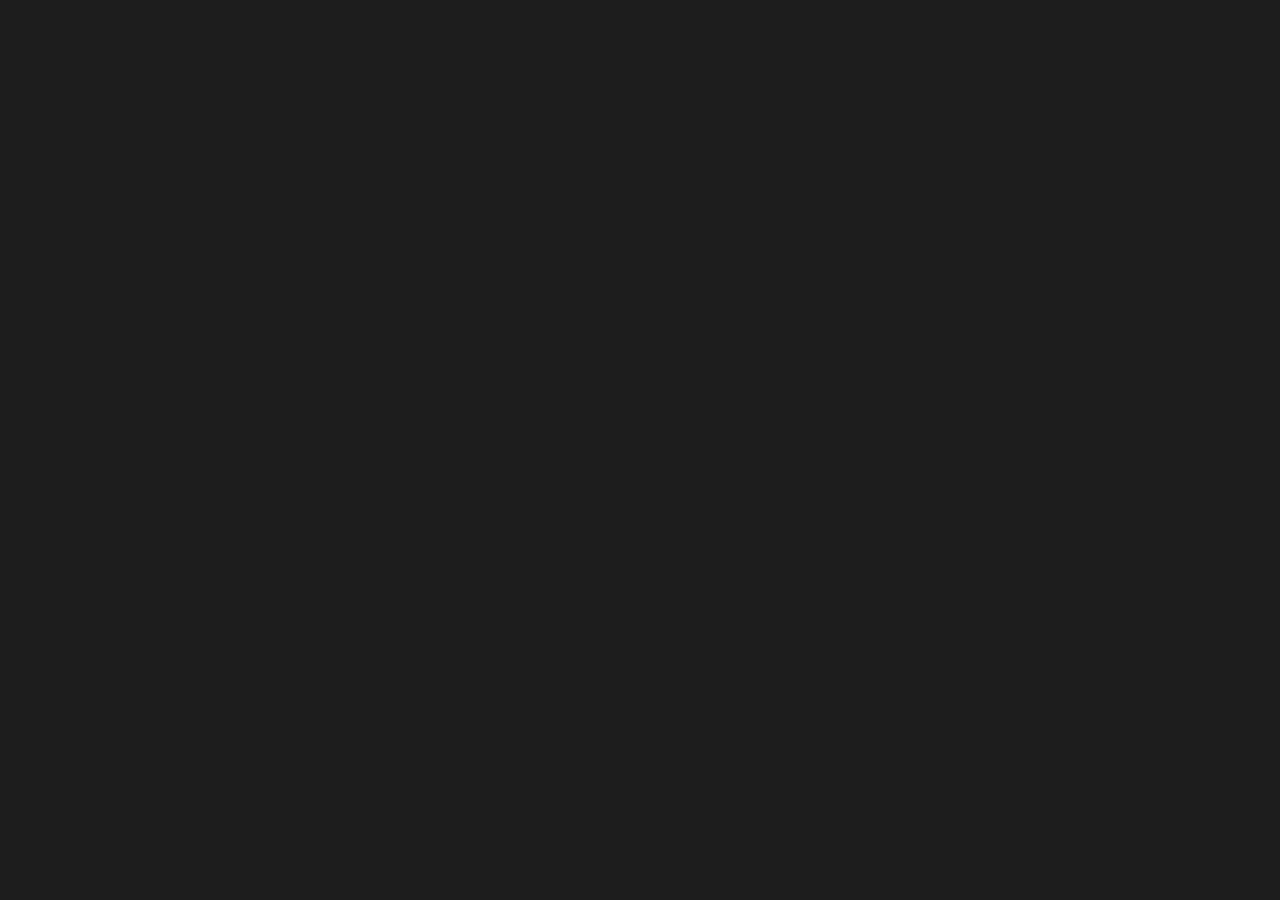
==== index.html @ 70db928a "Add files via upload" ====
<!DOCTYPE html>
<html class="no-js" lang="en">
<head>

    <!--- basic page needs
    ================================================== -->
    <meta charset="utf-8">
    <title>Tulip mania</title>
    <meta name="description" content="CNFT project">

    <!-- mobile specific metas
    ================================================== -->
    <meta name="viewport" content="width=device-width, initial-scale=1">

    <!-- CSS
    ================================================== -->
    <link rel="stylesheet" href="css/base.css">
    <link rel="stylesheet" href="css/vendor.css">
    <link rel="stylesheet" href="css/main.css">

    <!-- script
    ================================================== -->
    <script src="js/modernizr.js"></script>
    <script defer src="js/fontawesome/all.min.js"></script>

    <!-- favicons
    ================================================== -->
    <link rel="apple-touch-icon" sizes="180x180" href="/apple-touch-icon.png">
<link rel="icon" type="image/png" sizes="32x32" href="/favicon-32x32.png">
<link rel="icon" type="image/png" sizes="16x16" href="/favicon-16x16.png">
<link rel="manifest" href="/site.webmanifest">
<link rel="mask-icon" href="/safari-pinned-tab.svg" color="#eee7c9">
<meta name="msapplication-TileColor" content="#eee7c9">
<meta name="theme-color" content="#eee7c9">

</head>

<body id="top">

    <!-- preloader
    ================================================== -->
    <div id="preloader">
        <div id="loader" class="dots-fade">
            <div></div>
            <div></div>
            <div></div>
        </div>
    </div>

    <!-- site header
    ================================================== -->
    <header class="s-header">

        <div class="header-logo">
            <a class="site-logo" href="index.html">
                <img src="images/logotulip.png" alt="Homepage">
            </a>
        </div>

        <div class="header-email">
            <svg xmlns="http://www.w3.org/2000/svg" width="24" height="24" viewBox="0 0 24 24"><path d="M0 12l11 3.1 7-8.1-8.156 5.672-4.312-1.202 15.362-7.68-3.974 14.57-3.75-3.339-2.17 2.925v-.769l-2-.56v7.383l4.473-6.031 4.527 4.031 6-22z"/></svg>
            <a href="mailto:#0">tulipmania.cnft@gmail.com</a>
        </div>

    </header> <!-- end s-header -->


    <!-- intro
    ================================================== -->
    <section id="intro" class="s-intro s-intro--static">

        <div class="grid-overlay">
            <div></div>
        </div> 

        <div class="row intro-content">

            <div class="column">

                <div class="intro-content__text">

                    <h3>
                    Coming Soon To Cardano
                    </h3>
                    
                    <h1>
                    Get ready everyone. <br>
                    For tulips. <br>
                    On trading cards. <br>
                    On Cardano.
                    </h1>

                </div> <!-- end intro-content__text -->

                <div class="intro-content__bottom">

        <!--            <div class="intro-content__counter-wrap">
                        <h4>Launching in</h4>
            
                        <div class="counter">
                            <div class="counter__time days">
                                365
                                <span>D</span>
                            </div>
                            <div class="counter__time hours">
                                09
                                <span>H</span>
                            </div>
                            <div class="counter__time minutes">
                                54
                                <span>M</span>
                            </div>
                            <div class="counter__time seconds">
                                57
                                <span>S</span>
                            </div>
                        </div>  <!-- end counter 
                    </div> <!-- end intro-content__counter-wrap --> 

                   <!--  <div class="intro-content__notify">
                        <button type="button" class="btn--stroke btn--small modal-trigger">
                            Notify Me
                            <svg xmlns="http://www.w3.org/2000/svg" width="24" height="24" viewBox="0 0 24 24"><path d="M24 12l-9-9v7h-15v4h15v7z"/></svg>
                        </button>
                    </div> end intro-content__notify -->
    
                </div> <!-- end intro-content__bottom -->

            </div> <!-- end column -->

        </div> <!--  end intro-content 

        <div class="modal">
            <div class="modal__inner">

                <span class="modal__close"></span>

                <svg xmlns="http://www.w3.org/2000/svg" width="24" height="24" viewBox="0 0 24 24"><path d="M0 3v18h24v-18h-24zm6.623 7.929l-4.623 5.712v-9.458l4.623 3.746zm-4.141-5.929h19.035l-9.517 7.713-9.518-7.713zm5.694 7.188l3.824 3.099 3.83-3.104 5.612 6.817h-18.779l5.513-6.812zm9.208-1.264l4.616-3.741v9.348l-4.616-5.607z"/></svg>

                <h3>Sign Up</h3>
                <p>
                Be the first to know about the latest updates and
                get exclusive offer on our grand opening.
                </p>

                <form id="mc-form" class="group mc-form" novalidate="true">
                    <input type="email" value="" name="EMAIL" class="email h-full-width h-text-center h-add-half-bottom" id="mc-email" placeholder="Email Address" required="">
                    <input type="submit" name="subscribe" value="Subscribe" class="btn--small h-full-width">
                    <label for="mc-email" class="subscribe-message"></label>
                </form>

            </div> <!-- end modal inner 
        </div> <!-- end modal -->

        <ul class="intro-social">
            
            <li><a href="#0"><i class="fab fa-twitter" aria-hidden="true"></i></a></li>
            <li><a href="#0"><i class="fab fa-discord" aria-hidden="true"></i></a></li>
         
        </ul> <!-- end intro social -->

    <!--     <div class="intro-scroll">
            <a href="#info" class="scroll-link smoothscroll">
                Scroll For More
            </a>
        </div> <!-- end intro scroll -->

    </section> <!-- end s-intro -->

    <!-- info 
    ================================================== 
    <section id="info" class="s-info">

        <div class="vert-line"></div>
        
        <div class="row info-content">
            <div class="column">
                
                <nav class="tab-nav">
                    <ul class="tab-nav__list"> 
                        <li class="active" data-id="tab-about">
                            <a href="#0">
                                <span>About</span>
                            </a>
                        </li>
                        <li data-id="tab-services">
                            <a href="#0">
                                <span>Services</span>
                            </a>
                        </li>
                        <li data-id="tab-contact">
                            <a href="#0">
                                <span>Contact</span>
                            </a>
                        </li>
                    </ul>
                </nav> <!-- end tab-nav 

                <div class="tab-content">

                    <!-- 01. tab about 
                    <div id="tab-about" class='tab-content__item'>

                        <div class="row tab-content__item-header">
                            <div class="column">
                                <h1>Hello. We are Imminent.</h1>
                            </div>
                        </div>

                        <div class="row">
                            <div class="column">
                                <p class="lead">
                                Quidem molestiae natus ipsa ut nihil molestiae numquam tenetur. Ipsum quia 
                                sit vitae ipsam et temporibus est. Consequatur recusandae aut aut. Aut esse 
                                sed sint. Sit ipsa velit possimus est. Atque doloribus dicta sit beatae 
                                necessitatibus.
                                </p>

                                <p>
                                Tempora debitis perspiciatis eum. Repudiandae et aperiam quos exercitationem 
                                enim voluptatem quam sequi temporibus. Ratione quis nihil voluptatem placeat 
                                nemo. Quibusdam delectus magni quas et architecto et repellat a nam.
                                Quasi et voluptates libero sed vel quos in nisi. Error et quis. Impedit autem 
                                porro facilis. Aut voluptate asperiores nostrum eveniet magnam et consequatur 
                                ab accusamus. Consequatur quod ut omnis eum dicta mollitia dignissimos.
                                </p>

                                <div class="row">
                                    <div class="column large-6 tab-full">
                                        <h4>More About Us.</h4>
                                        <p>
                                        Sed consequatur quia delectus praesentium. Ut unde velit maiores aut sint 
                                        quia molestiae accusamus. Nihil et quidem qui natus ut et. Autem error 
                                        architecto. Pariatur ex repellendus. Occaecati voluptatibus dolorem magni 
                                        molestiae dolore voluptas occaecati asperiores nemo. Est fugiat fuga nesciunt 
                                        ducimus quaerat et placeat natus.
                                        </p>
                                    </div>
                                    <div class="column large-6 tab-full">
                                        <h4>Need Web Hosting?</h4>
                                        <p>
                                        Need a great reliable web hosting?
                                        We highly recommend <a href="https://www.dreamhost.com/r.cgi?287326">DreamHost</a>.
                                        Powerful web and Wordpress hosting. Guaranteed. Starting at $2.95 per month.
                                        </p>
                                        <a href="https://www.dreamhost.com/r.cgi?287326" class="btn btn--stroke h-full-width">Get Started Now</a>
                                    </div>
                                </div>
                            </div>
                        </div>
                        
                    </div> <!-- end 01. tab about 

                    <!-- 02. tab services 
                    <div id="tab-services" class='tab-content__item'>

                        <div class="row tab-content__item-header">
                            <div class="column">
                                <h1>What we do.</h1>
                            </div>
                        </div>

                        <div class="row">
                            <div class="column">
                                <p class="lead">
                                Iusto et nesciunt eum enim. Eius aut reprehenderit reprehenderit
                                quia at architecto. Nemo autem officiis occaecati sit ratione 
                                aspernatur quo qui. Blanditiis autem doloribus similique 
                                doloremque sequi.
                                </p>
                            </div>
                        </div>

                        <div class="row services-list block-large-1-2 block-medium-1-2 block-tab-full">

                            <div class="column services-list__item">
                                <div class="services-list__item-content">
                                    <h4 class="item-title">Brand Identity</h4>
                                    <p>
                                    Sit ut cum molestiae. Dolore ducimus qui quasi. Fugiat consequatur sit vel illum vel et 
                                    a delectus. Vel sequi vitae voluptatem perspiciatis eligendi. Voluptatibus optio natus 
                                    asperiores est commodi amet quia architecto. Dolores necessitatibus et.
                                    </p>
                                </div>
                            </div>
                
                            <div class="column services-list__item">
                                <div class="services-list__item-content">
                                    <h4 class="item-title">Illustration</h4>
                                    <p>
                                    Sit ut cum molestiae. Dolore ducimus qui quasi. Fugiat consequatur sit vel illum vel et 
                                    a delectus. Vel sequi vitae voluptatem perspiciatis eligendi. Voluptatibus optio natus 
                                    asperiores est commodi amet quia architecto. Dolores necessitatibus et.
                                    </p>
                                </div>
                            </div>
                
                            <div class="column services-list__item">
                                <div class="services-list__item-content">
                                    <h4 class="item-title">Web Design</h4>
                                    <p>
                                    Sit ut cum molestiae. Dolore ducimus qui quasi. Fugiat consequatur sit vel illum vel et 
                                    a delectus. Vel sequi vitae voluptatem perspiciatis eligendi. Voluptatibus optio natus 
                                    asperiores est commodi amet quia architecto. Dolores necessitatibus et.
                                    </p>
                                </div>
                            </div>
                
                            <div class="column services-list__item">
                                <div class="services-list__item-content">
                                    <h4 class="item-title">Product Strategy</h4>
                                    <p>
                                    Sit ut cum molestiae. Dolore ducimus qui quasi. Fugiat consequatur sit vel illum vel et 
                                    a delectus. Vel sequi vitae voluptatem perspiciatis eligendi. Voluptatibus optio natus 
                                    asperiores est commodi amet quia architecto. Dolores necessitatibus et.
                                    </p>
                                </div>
                            </div>
                
                            <div class="column services-list__item">
                                <div class="services-list__item-content">
                                    <h4 class="item-title">UI/UX Design</h4>
                                    <p>
                                    Sit ut cum molestiae. Dolore ducimus qui quasi. Fugiat consequatur sit vel illum vel et 
                                    a delectus. Vel sequi vitae voluptatem perspiciatis eligendi. Voluptatibus optio natus 
                                    asperiores est commodi amet quia architecto. Dolores necessitatibus et.
                                    </p>
                                </div>
                            </div>
                
                            <div class="column services-list__item">
                                <div class="services-list__item-content">
                                    <h4 class="item-title">Mobile Design</h4>
                                    <p>
                                    Sit ut cum molestiae. Dolore ducimus qui quasi. Fugiat consequatur sit vel illum vel et 
                                    a delectus. Vel sequi vitae voluptatem perspiciatis eligendi. Voluptatibus optio natus 
                                    asperiores est commodi amet quia architecto. Dolores necessitatibus et.
                                    </p>
                                </div>
                            </div>
                
                        </div> <!-- end services-list 
                        
                    </div> <!-- end 02. tab services 

                    <!-- 03. tab contact 
                    <div id="tab-contact" class="tab-content__item">

                        <div class="row tab-content__item-header">
                            <div class="column">
                                <h1>Get In Touch With Us.</h1>
                            </div>
                        </div>

                        <div class="row">
                            <div class="column">
                                <p class="lead">
                                Voluptates laborum eum quas. Pariatur impedit sit veniam est 
                                et quasi voluptas voluptatem. Cumque hic enim perferendis 
                                amet odit in molestias debitis. Facere nulla qui pariatur 
                                quasi mollitia et. Et dolorem dolorum quo in sit architecto.
                                </p>

                                <div class="row">
                                    <div class="column large-six tab-full">
                                        <h4>Where to Find Us</h4>
                
                                        <p>
                                        1600 Amphitheatre Parkway<br>
                                        Mountain View, CA<br>
                                        94043 US
                                        </p>
                
                                    </div>
                
                                    <div class="column large-six tab-full">
                                        <h4>Follow Us</h4>
                
                                        <ul class="link-list">
                                            <li><a href="#0">Facebook</a></li>
                                            <li><a href="#0">Twitter</a></li>
                                            <li><a href="#0">Instagram</a></li>
                                        </ul>
                
                                    </div>
                                </div>

                                <p class="tab-content__item-bottom">
                                    <a href="mailto:#0" class="contact-email">hello@imminent.com</a>
                                    <span class="contact-number"> 
                                        <a href="tel:197-543-2345">+197 543 2345</a>
                                        <a href="tel:123-456-9000">+123 456 9000</a>
                                    </span>
                                </p>

                            </div>
                        </div>
                        
                    </div> <!-- end 03. tab contact -->

                </div> <!-- end tab content 

                <footer>

                    <div class="ss-copyright">
                        <span>© Copyright Imminent 2019</span> 
                        <span>Design by <a href="https://www.styleshout.com/">StyleShout</a></span>
                    </div>

           <!--         <div class="ss-go-top">
                        <a class="smoothscroll" title="Back to Top" href="#top">
                            <svg xmlns="http://www.w3.org/2000/svg" width="24" height="24" viewBox="0 0 24 24"><path d="M12 0l8 9h-6v15h-4v-15h-6z"></path></svg>
                        </a>
                    </div>
                    
                </footer>

            </div> <!-- end column -->
        </div> <!-- end row -->

    </section> <!-- end s-info -->

    <!-- Java Script
    ================================================== -->
    <script src="js/jquery-3.2.1.min.js"></script>
    <script src="js/plugins.js"></script>
    <script src="js/main.js"></script>

</body>
---- css/base.css ----
/* =================================================================== 
 *  Imminent Base Stylesheet
 *  Ver. 1.0.0
 *  09-19-2019
 *  ------------------------------------------------------------------
 *
 *  TOC:
 *	# imports 
 *	# normalize
 *	# basic/base setup styles
 *	# grid v2.1.1
 *	# block grids
 *	# MISC
 *
 * =================================================================== */



/* ===================================================================
 * # imports 
 *
 * ------------------------------------------------------------------- */
@import url("https://fonts.googleapis.com/css?family=DM+Serif+Display:400,400i|Gothic+A1:300,400,500,600,700,800&display=swap");



/* ==========================================================================
 * # normalize
 * normalize.css v8.0.1 | MIT License |
 * github.com/necolas/normalize.css
 *
 * -------------------------------------------------------------------------- */


/* ------------------------------------------------------------------- 
 * ## document
 * ------------------------------------------------------------------- */

/* 1. Correct the line height in all browsers.
 * 2. Prevent adjustments of font size after orientation changes in iOS.*/
html {
	line-height: 1.15;  /* 1 */
	-webkit-text-size-adjust: 100%;  /* 2 */
}


/* ------------------------------------------------------------------- 
 * ## sections
 * ------------------------------------------------------------------- */

/* Remove the margin in all browsers. */
body {
	margin: 0;
}

/* Render the `main` element consistently in IE. */
main {
	display: block;
}

/* Correct the font size and margin on `h1` elements within `section` and
 * `article` contexts in Chrome, Firefox, and Safari. */
h1 {
	font-size: 2em;
	margin: 0.67em 0;
}


/* ------------------------------------------------------------------- 
 * ## grouping
 * ------------------------------------------------------------------- */

/* 1. Add the correct box sizing in Firefox.
 * 2. Show the overflow in Edge and IE. */
hr {
	box-sizing: content-box;  /* 1 */
	height: 0;  /* 1 */
	overflow: visible;  /* 2 */
}

/* 1. Correct the inheritance and scaling of font size in all browsers.
 * 2. Correct the odd `em` font sizing in all browsers. */
pre {
	font-family: monospace, monospace;  /* 1 */
	font-size: 1em;  /* 2 */
}


/* ------------------------------------------------------------------- 
 * ## text-level semantics
 * ------------------------------------------------------------------- */

/* Remove the gray background on active links in IE 10. */
a {
	background-color: transparent;
}

/* 1. Remove the bottom border in Chrome 57-
 * 2. Add the correct text decoration in Chrome, Edge, IE, Opera, and Safari. */
abbr[title] {
	border-bottom: none;  /* 1 */
	text-decoration: underline;  /* 2 */
	text-decoration: underline dotted;  /* 2 */
}

/* Add the correct font weight in Chrome, Edge, and Safari. */
b,
strong {
	font-weight: bolder;
}

/* 1. Correct the inheritance and scaling of font size in all browsers.
 * 2. Correct the odd `em` font sizing in all browsers. */
code,
kbd,
samp {
	font-family: monospace, monospace;  /* 1 */
	font-size: 1em;  /* 2 */
}

/* Add the correct font size in all browsers. */
small {
	font-size: 80%;
}

/* Prevent `sub` and `sup` elements from affecting the line height in
 * all browsers. */
sub,
sup {
	font-size: 75%;
	line-height: 0;
	position: relative;
	vertical-align: baseline;
}

sub {
	bottom: -0.25em;
}

sup {
	top: -0.5em;
}


/* ------------------------------------------------------------------- 
 * ## embedded content
 * ------------------------------------------------------------------- */

/* Remove the border on images inside links in IE 10. */
img {
	border-style: none;
}


/* ------------------------------------------------------------------- 
 * ## forms
 * ------------------------------------------------------------------- */

/* 1. Change the font styles in all browsers.
 * 2. Remove the margin in Firefox and Safari. */
button,
input,
optgroup,
select,
textarea {
	font-family: inherit;  /* 1 */
	font-size: 100%;  /* 1 */
	line-height: 1.15;  /* 1 */
	margin: 0;  /* 2 */
}

/* Show the overflow in IE.
 * 1. Show the overflow in Edge. */
button,
input {

	/* 1 */
	overflow: visible;
}

/* Remove the inheritance of text transform in Edge, Firefox, and IE.
 * 1. Remove the inheritance of text transform in Firefox. */
button,
select {

	/* 1 */
	text-transform: none;
}

/* Correct the inability to style clickable types in iOS and Safari. */
button,
[type="button"],
[type="reset"],
[type="submit"] {
	-webkit-appearance: button;
}

/* Remove the inner border and padding in Firefox. */
button::-moz-focus-inner,
[type="button"]::-moz-focus-inner,
[type="reset"]::-moz-focus-inner,
[type="submit"]::-moz-focus-inner {
	border-style: none;
	padding: 0;
}

/* Restore the focus styles unset by the previous rule. */
button:-moz-focusring,
[type="button"]:-moz-focusring,
[type="reset"]:-moz-focusring,
[type="submit"]:-moz-focusring {
	outline: 1px dotted ButtonText;
}

/* Correct the padding in Firefox. */
fieldset {
	padding: 0.35em 0.75em 0.625em;
}

/* 1. Correct the text wrapping in Edge and IE.
 * 2. Correct the color inheritance from `fieldset` elements in IE.
 * 3. Remove the padding so developers are not caught out when they zero out
 *    `fieldset` elements in all browsers. */
legend {
	box-sizing: border-box;  /* 1 */
	color: inherit;  /* 2 */
	display: table;  /* 1 */
	max-width: 100%;  /* 1 */
	padding: 0;  /* 3 */
	white-space: normal;  /* 1 */
}

/* Add the correct vertical alignment in Chrome, Firefox, and Opera. */
progress {
	vertical-align: baseline;
}

/* Remove the default vertical scrollbar in IE 10+. */
textarea {
	overflow: auto;
}

/* 1. Add the correct box sizing in IE 10.
 * 2. Remove the padding in IE 10. */
[type="checkbox"],
[type="radio"] {
	box-sizing: border-box;  /* 1 */
	padding: 0;  /* 2 */
}

/* Correct the cursor style of increment and decrement buttons in Chrome. */
[type="number"]::-webkit-inner-spin-button,
[type="number"]::-webkit-outer-spin-button {
	height: auto;
}

/* 1. Correct the odd appearance in Chrome and Safari.
 * 2. Correct the outline style in Safari. */
[type="search"] {
	-webkit-appearance: textfield;  /* 1 */
	outline-offset: -2px;  /* 2 */
}

/* Remove the inner padding in Chrome and Safari on macOS. */
[type="search"]::-webkit-search-decoration {
	-webkit-appearance: none;
}

/* 1. Correct the inability to style clickable types in iOS and Safari.
 * 2. Change font properties to `inherit` in Safari. */
::-webkit-file-upload-button {
	-webkit-appearance: button;  /* 1 */
	font: inherit;  /* 2 */
}


/* ------------------------------------------------------------------- 
 * ## interactive
 * ------------------------------------------------------------------- */

/* Add the correct display in Edge, IE 10+, and Firefox. */
details {
	display: block;
}

/* Add the correct display in all browsers. */
summary {
	display: list-item;
}


/* ------------------------------------------------------------------- 
 * ## misc
 * ------------------------------------------------------------------- */

/* Add the correct display in IE 10+. */
template {
	display: none;
}

/* Add the correct display in IE 10. */
[hidden] {
	display: none;
}



/* ===================================================================
 * # basic/base setup styles
 *
 * ------------------------------------------------------------------- */
html {
	font-size: 62.5%;
	box-sizing: border-box;
}

*,
*::before,
*::after {
	box-sizing: inherit;
}

body {
	font-weight: normal;
	line-height: 1;
	word-wrap: break-word;
	-moz-font-smoothing: grayscale;
	-moz-osx-font-smoothing: grayscale;
	-webkit-font-smoothing: antialiased;
	-webkit-overflow-scrolling: touch;
	-webkit-text-size-adjust: none;
}


/* ------------------------------------------------------------------- 
 * ## Media
 * ------------------------------------------------------------------- */
svg,
img,
video
embed,
iframe,
object {
	max-width: 100%;
	height: auto;
}


/* ------------------------------------------------------------------- 
 * ## Typography resets 
 * ------------------------------------------------------------------- */
div,
dl,
dt,
dd,
ul,
ol,
li,
h1,
h2,
h3,
h4,
h5,
h6,
pre,
form,
p,
blockquote,
th,
td {
	margin: 0;
	padding: 0;
}

p {
	font-size: inherit;
	text-rendering: optimizeLegibility;
}

em,
i {
	font-style: italic;
	line-height: inherit;
}

strong,
b {
	font-weight: bold;
	line-height: inherit;
}

small {
	font-size: 60%;
	line-height: inherit;
}

ol,
ul {
	list-style: none;
}

li {
	display: block;
}


/* ------------------------------------------------------------------- 
 * ## links
 * ------------------------------------------------------------------- */
a {
	text-decoration: none;
	line-height: inherit;
}

a img {
	border: none;
}


/* ------------------------------------------------------------------- 
 * ## inputs
 * ------------------------------------------------------------------- */
fieldset {
	margin: 0;
	padding: 0;
}

input[type="email"],
input[type="number"],
input[type="search"],
input[type="text"],
input[type="tel"],
input[type="url"],
input[type="password"],
textarea {
	-webkit-appearance: none;
	-moz-appearance: none;
	appearance: none;
}



/* ===================================================================
 * # grid v2.1.1
 *
 *   -----------------------------------------------------------------
 * - Grid breakpoints are based on MAXIMUM WIDTH media queries, 
 *   meaning they apply to that one breakpoint and ALL THOSE BELOW IT.
 * - Grid columns without a specified width will automatically layout 
 *   as equal width columns.
 * ------------------------------------------------------------------- */

/* rows
 * ------------------------------------- */
.row {
	width: 89%;
	max-width: 1400px;
	margin: 0 auto;
	display: -ms-flexbox;
	display: -webkit-flex;
	display: flex;
	-webkit-flex-flow: row wrap;
	-ms-flex-flow: row wrap;
	flex-flow: row wrap;
}

.row .row {
	width: auto;
	max-width: none;
	margin-left: -20px;
	margin-right: -20px;
}

/* columns
 * -------------------------------------- */
.column {
	-webkit-flex: 1 1 0%;
	-ms-flex: 1 1 0%;
	flex: 1 1 0%;
	padding: 0 20px;
}

.collapse > .column,
.column.collapse {
	padding: 0;
}

/* flex row containers utility classes
 * ----------------------------------------- */
.row.row-wrap {
	-webkit-flex-wrap: wrap;
	-ms-flex-wrap: wrap;
	flex-wrap: wrap;
}

.row.row-nowrap {
	-webkit-flex-wrap: nowrap;
	-ms-flex-wrap: none;
	flex-wrap: nowrap;
}

.row.row-y-top {
	-webkit-align-items: flex-start;
	-ms-flex-align: start;
	align-items: flex-start;
}

.row.row-y-bottom {
	-webkit-align-items: flex-end;
	-ms-flex-align: end;
	align-items: flex-end;
}

.row.row-y-center {
	-webkit-align-items: center;
	-ms-flex-align: center;
	align-items: center;
}

.row.row-stretch {
	-webkit-align-items: stretch;
	-ms-flex-align: stretch;
	align-items: stretch;
}

.row.row-baseline {
	-webkit-align-items: baseline;
	-ms-flex-align: baseline;
	align-items: baseline;
}

.row.row-x-left {
	-ms-flex-pack: start;
	-webkit-justify-content: flex-start;
	justify-content: flex-start;
}

.row.row-x-right {
	-ms-flex-pack: end;
	-webkit-justify-content: flex-end;
	justify-content: flex-end;
}

.row.row-x-center {
	-ms-flex-pack: center;
	-webkit-justify-content: center;
	justify-content: center;
}

/* flex item utility alignment classes
 * ----------------------------------------- */
.align-center {
	margin: auto;
	-webkit-align-self: center;
	-ms-flex-item-align: center;
	align-self: center;
}

.align-left {
	margin-right: auto;
	-webkit-align-self: center;
	-ms-flex-item-align: center;
	align-self: center;
}

.align-right {
	margin-left: auto;
	-webkit-align-self: center;
	-ms-flex-item-align: center;
	align-self: center;
}

.align-x-center {
	margin-right: auto;
	margin-left: auto;
}

.align-x-left {
	margin-right: auto;
}

.align-x-right {
	margin-left: auto;
}

.align-y-center {
	-webkit-align-self: center;
	-ms-flex-item-align: center;
	align-self: center;
}

.align-y-top {
	-webkit-align-self: flex-start;
	-ms-flex-item-align: start;
	align-self: flex-start;
}

.align-y-bottom {
	-webkit-align-self: flex-end;
	-ms-flex-item-align: end;
	align-self: flex-end;
}

/* large screen column widths 
 * -------------------------------------- */
.large-1 {
	-webkit-flex: 0 0 8.33333%;
	-ms-flex: 0 0 8.33333%;
	flex: 0 0 8.33333%;
	max-width: 8.33333%;
}

.large-2 {
	-webkit-flex: 0 0 16.66667%;
	-ms-flex: 0 0 16.66667%;
	flex: 0 0 16.66667%;
	max-width: 16.66667%;
}

.large-3 {
	-webkit-flex: 0 0 25%;
	-ms-flex: 0 0 25%;
	flex: 0 0 25%;
	max-width: 25%;
}

.large-4 {
	-webkit-flex: 0 0 33.33333%;
	-ms-flex: 0 0 33.33333%;
	flex: 0 0 33.33333%;
	max-width: 33.33333%;
}

.large-5 {
	-webkit-flex: 0 0 41.66667%;
	-ms-flex: 0 0 41.66667%;
	flex: 0 0 41.66667%;
	max-width: 41.66667%;
}

.large-6,
.large-half {
	-webkit-flex: 0 0 50%;
	-ms-flex: 0 0 50%;
	flex: 0 0 50%;
	max-width: 50%;
}

.large-7 {
	-webkit-flex: 0 0 58.33333%;
	-ms-flex: 0 0 58.33333%;
	flex: 0 0 58.33333%;
	max-width: 58.33333%;
}

.large-8 {
	-webkit-flex: 0 0 66.66667%;
	-ms-flex: 0 0 66.66667%;
	flex: 0 0 66.66667%;
	max-width: 66.66667%;
}

.large-9 {
	-webkit-flex: 0 0 75%;
	-ms-flex: 0 0 75%;
	flex: 0 0 75%;
	max-width: 75%;
}

.large-10 {
	-webkit-flex: 0 0 83.33333%;
	-ms-flex: 0 0 83.33333%;
	flex: 0 0 83.33333%;
	max-width: 83.33333%;
}

.large-11 {
	-webkit-flex: 0 0 91.66667%;
	-ms-flex: 0 0 91.66667%;
	flex: 0 0 91.66667%;
	max-width: 91.66667%;
}

.large-12,
.large-full {
	-webkit-flex: 0 0 100%;
	-ms-flex: 0 0 100%;
	flex: 0 0 100%;
	max-width: 100%;
}


/* ------------------------------------------------------------------- 
 * ## medium screen devices
 * ------------------------------------------------------------------- */
@media screen and (max-width:1200px) {
	.row .row {
		margin-left: -16px;
		margin-right: -16px;
	}

	.column {
		padding: 0 16px;
	}

	.medium-1 {
		-webkit-flex: 0 0 8.33333%;
		-ms-flex: 0 0 8.33333%;
		flex: 0 0 8.33333%;
		max-width: 8.33333%;
	}

	.medium-2 {
		-webkit-flex: 0 0 16.66667%;
		-ms-flex: 0 0 16.66667%;
		flex: 0 0 16.66667%;
		max-width: 16.66667%;
	}

	.medium-3 {
		-webkit-flex: 0 0 25%;
		-ms-flex: 0 0 25%;
		flex: 0 0 25%;
		max-width: 25%;
	}

	.medium-4 {
		-webkit-flex: 0 0 33.33333%;
		-ms-flex: 0 0 33.33333%;
		flex: 0 0 33.33333%;
		max-width: 33.33333%;
	}

	.medium-5 {
		-webkit-flex: 0 0 41.66667%;
		-ms-flex: 0 0 41.66667%;
		flex: 0 0 41.66667%;
		max-width: 41.66667%;
	}

	.medium-6,
	.medium-half {
		-webkit-flex: 0 0 50%;
		-ms-flex: 0 0 50%;
		flex: 0 0 50%;
		max-width: 50%;
	}

	.medium-7 {
		-webkit-flex: 0 0 58.33333%;
		-ms-flex: 0 0 58.33333%;
		flex: 0 0 58.33333%;
		max-width: 58.33333%;
	}

	.medium-8 {
		-webkit-flex: 0 0 66.66667%;
		-ms-flex: 0 0 66.66667%;
		flex: 0 0 66.66667%;
		max-width: 66.66667%;
	}

	.medium-9 {
		-webkit-flex: 0 0 75%;
		-ms-flex: 0 0 75%;
		flex: 0 0 75%;
		max-width: 75%;
	}

	.medium-10 {
		-webkit-flex: 0 0 83.33333%;
		-ms-flex: 0 0 83.33333%;
		flex: 0 0 83.33333%;
		max-width: 83.33333%;
	}

	.medium-11 {
		-webkit-flex: 0 0 91.66667%;
		-ms-flex: 0 0 91.66667%;
		flex: 0 0 91.66667%;
		max-width: 91.66667%;
	}

	.medium-12,
	.medium-full {
		-webkit-flex: 0 0 100%;
		-ms-flex: 0 0 100%;
		flex: 0 0 100%;
		max-width: 100%;
	}

}


/* ------------------------------------------------------------------- 
 * ## tablets
 * ------------------------------------------------------------------- */
@media screen and (max-width:800px) {
	.tab-1 {
		-webkit-flex: 0 0 8.33333%;
		-ms-flex: 0 0 8.33333%;
		flex: 0 0 8.33333%;
		max-width: 8.33333%;
	}

	.tab-2 {
		-webkit-flex: 0 0 16.66667%;
		-ms-flex: 0 0 16.66667%;
		flex: 0 0 16.66667%;
		max-width: 16.66667%;
	}

	.tab-3 {
		-webkit-flex: 0 0 25%;
		-ms-flex: 0 0 25%;
		flex: 0 0 25%;
		max-width: 25%;
	}

	.tab-4 {
		-webkit-flex: 0 0 33.33333%;
		-ms-flex: 0 0 33.33333%;
		flex: 0 0 33.33333%;
		max-width: 33.33333%;
	}

	.tab-5 {
		-webkit-flex: 0 0 41.66667%;
		-ms-flex: 0 0 41.66667%;
		flex: 0 0 41.66667%;
		max-width: 41.66667%;
	}

	.tab-6,
	.tab-half {
		-webkit-flex: 0 0 50%;
		-ms-flex: 0 0 50%;
		flex: 0 0 50%;
		max-width: 50%;
	}

	.tab-7 {
		-webkit-flex: 0 0 58.33333%;
		-ms-flex: 0 0 58.33333%;
		flex: 0 0 58.33333%;
		max-width: 58.33333%;
	}

	.tab-8 {
		-webkit-flex: 0 0 66.66667%;
		-ms-flex: 0 0 66.66667%;
		flex: 0 0 66.66667%;
		max-width: 66.66667%;
	}

	.tab-9 {
		-webkit-flex: 0 0 75%;
		-ms-flex: 0 0 75%;
		flex: 0 0 75%;
		max-width: 75%;
	}

	.tab-10 {
		-webkit-flex: 0 0 83.33333%;
		-ms-flex: 0 0 83.33333%;
		flex: 0 0 83.33333%;
		max-width: 83.33333%;
	}

	.tab-11 {
		-webkit-flex: 0 0 91.66667%;
		-ms-flex: 0 0 91.66667%;
		flex: 0 0 91.66667%;
		max-width: 91.66667%;
	}

	.tab-12,
	.tab-full {
		-webkit-flex: 0 0 100%;
		-ms-flex: 0 0 100%;
		flex: 0 0 100%;
		max-width: 100%;
	}

	.hide-on-tablet {
		display: none;
	}

}


/* ------------------------------------------------------------------- 
 * ## mobile devices 
 * ------------------------------------------------------------------- */
@media screen and (max-width:600px) {
	.row {
		width: 100%;
		padding-left: 25px;
		padding-right: 25px;
	}

	.row .row {
		margin-left: -10px;
		margin-right: -10px;
		padding-left: 0;
		padding-right: 0;
	}

	.column {
		padding: 0 10px;
	}

	.mob-1 {
		-webkit-flex: 0 0 8.33333%;
		-ms-flex: 0 0 8.33333%;
		flex: 0 0 8.33333%;
		max-width: 8.33333%;
	}

	.mob-2 {
		-webkit-flex: 0 0 16.66667%;
		-ms-flex: 0 0 16.66667%;
		flex: 0 0 16.66667%;
		max-width: 16.66667%;
	}

	.mob-3 {
		-webkit-flex: 0 0 25%;
		-ms-flex: 0 0 25%;
		flex: 0 0 25%;
		max-width: 25%;
	}

	.mob-4 {
		-webkit-flex: 0 0 33.33333%;
		-ms-flex: 0 0 33.33333%;
		flex: 0 0 33.33333%;
		max-width: 33.33333%;
	}

	.mob-5 {
		-webkit-flex: 0 0 41.66667%;
		-ms-flex: 0 0 41.66667%;
		flex: 0 0 41.66667%;
		max-width: 41.66667%;
	}

	.mob-6,
	.mob-half {
		-webkit-flex: 0 0 50%;
		-ms-flex: 0 0 50%;
		flex: 0 0 50%;
		max-width: 50%;
	}

	.mob-7 {
		-webkit-flex: 0 0 58.33333%;
		-ms-flex: 0 0 58.33333%;
		flex: 0 0 58.33333%;
		max-width: 58.33333%;
	}

	.mob-8 {
		-webkit-flex: 0 0 66.66667%;
		-ms-flex: 0 0 66.66667%;
		flex: 0 0 66.66667%;
		max-width: 66.66667%;
	}

	.mob-9 {
		-webkit-flex: 0 0 75%;
		-ms-flex: 0 0 75%;
		flex: 0 0 75%;
		max-width: 75%;
	}

	.mob-10 {
		-webkit-flex: 0 0 83.33333%;
		-ms-flex: 0 0 83.33333%;
		flex: 0 0 83.33333%;
		max-width: 83.33333%;
	}

	.mob-11 {
		-webkit-flex: 0 0 91.66667%;
		-ms-flex: 0 0 91.66667%;
		flex: 0 0 91.66667%;
		max-width: 91.66667%;
	}

	.mob-12,
	.mob-full {
		-webkit-flex: 0 0 100%;
		-ms-flex: 0 0 100%;
		flex: 0 0 100%;
		max-width: 100%;
	}

	.hide-on-mobile {
		display: none;
	}

}


/* ------------------------------------------------------------------- 
 * ## small mobile devices <= 400px
 * ------------------------------------------------------------------- */
@media screen and (max-width:400px) {
	.row {
		padding-left: 22px;
		padding-right: 22px;
	}

	.row .row {
		margin-left: 0;
		margin-right: 0;
	}

	.column {
		-webkit-flex: 0 0 100%;
		-ms-flex: 0 0 100%;
		flex: 0 0 100%;
		max-width: 100%;
		width: 100%;
		margin-left: 0;
		margin-right: 0;
		padding: 0;
	}

}



/* ===================================================================
 * # block grids
 *
 * -------------------------------------------------------------------
 * Equally-sized columns define at parent/row level.
 * ------------------------------------------------------------------- */
.block-large-1-8 > .column {
	-webkit-flex: 0 0 12.5%;
	-ms-flex: 0 0 12.5%;
	flex: 0 0 12.5%;
	max-width: 12.5%;
}

.block-large-1-6 > .column {
	-webkit-flex: 0 0 16.66667%;
	-ms-flex: 0 0 16.66667%;
	flex: 0 0 16.66667%;
	max-width: 16.66667%;
}

.block-large-1-5 > .column {
	-webkit-flex: 0 0 20%;
	-ms-flex: 0 0 20%;
	flex: 0 0 20%;
	max-width: 20%;
}

.block-large-1-4 > .column {
	-webkit-flex: 0 0 25%;
	-ms-flex: 0 0 25%;
	flex: 0 0 25%;
	max-width: 25%;
}

.block-large-1-3 > .column {
	-webkit-flex: 0 0 33.33333%;
	-ms-flex: 0 0 33.33333%;
	flex: 0 0 33.33333%;
	max-width: 33.33333%;
}

.block-large-1-2 > .column {
	-webkit-flex: 0 0 50%;
	-ms-flex: 0 0 50%;
	flex: 0 0 50%;
	max-width: 50%;
}

.block-large-full > .column {
	-webkit-flex: 0 0 100%;
	-ms-flex: 0 0 100%;
	flex: 0 0 100%;
	max-width: 100%;
}


/* ------------------------------------------------------------------- 
 * ## block grids - medium screen devices
 * ------------------------------------------------------------------- */
@media screen and (max-width:1200px) {
	.block-medium-1-8 > .column {
		-webkit-flex: 0 0 12.5%;
		-ms-flex: 0 0 12.5%;
		flex: 0 0 12.5%;
		max-width: 12.5%;
	}

	.block-medium-1-6 > .column {
		-webkit-flex: 0 0 16.66667%;
		-ms-flex: 0 0 16.66667%;
		flex: 0 0 16.66667%;
		max-width: 16.66667%;
	}

	.block-medium-1-5 > .column {
		-webkit-flex: 0 0 20%;
		-ms-flex: 0 0 20%;
		flex: 0 0 20%;
		max-width: 20%;
	}

	.block-medium-1-4 > .column {
		-webkit-flex: 0 0 25%;
		-ms-flex: 0 0 25%;
		flex: 0 0 25%;
		max-width: 25%;
	}

	.block-medium-1-3 > .column {
		-webkit-flex: 0 0 33.33333%;
		-ms-flex: 0 0 33.33333%;
		flex: 0 0 33.33333%;
		max-width: 33.33333%;
	}

	.block-medium-1-2 > .column {
		-webkit-flex: 0 0 50%;
		-ms-flex: 0 0 50%;
		flex: 0 0 50%;
		max-width: 50%;
	}

	.block-medium-full > .column {
		-webkit-flex: 0 0 100%;
		-ms-flex: 0 0 100%;
		flex: 0 0 100%;
		max-width: 100%;
	}

}


/* ------------------------------------------------------------------- 
 * ## block grids - tablets
 * ------------------------------------------------------------------- */
@media screen and (max-width:800px) {
	.block-tab-1-8 > .column {
		-webkit-flex: 0 0 12.5%;
		-ms-flex: 0 0 12.5%;
		flex: 0 0 12.5%;
		max-width: 12.5%;
	}

	.block-tab-1-6 > .column {
		-webkit-flex: 0 0 16.66667%;
		-ms-flex: 0 0 16.66667%;
		flex: 0 0 16.66667%;
		max-width: 16.66667%;
	}

	.block-tab-1-5 > .column {
		-webkit-flex: 0 0 20%;
		-ms-flex: 0 0 20%;
		flex: 0 0 20%;
		max-width: 20%;
	}

	.block-tab-1-4 > .column {
		-webkit-flex: 0 0 25%;
		-ms-flex: 0 0 25%;
		flex: 0 0 25%;
		max-width: 25%;
	}

	.block-tab-1-3 > .column {
		-webkit-flex: 0 0 33.33333%;
		-ms-flex: 0 0 33.33333%;
		flex: 0 0 33.33333%;
		max-width: 33.33333%;
	}

	.block-tab-1-2 > .column {
		-webkit-flex: 0 0 50%;
		-ms-flex: 0 0 50%;
		flex: 0 0 50%;
		max-width: 50%;
	}

	.block-tab-full > .column {
		-webkit-flex: 0 0 100%;
		-ms-flex: 0 0 100%;
		flex: 0 0 100%;
		max-width: 100%;
	}

}


/* ------------------------------------------------------------------- 
 * ## block grids - mobile devices
 * ------------------------------------------------------------------- */
@media screen and (max-width:600px) {
	.block-mob-1-8 > .column {
		-webkit-flex: 0 0 12.5%;
		-ms-flex: 0 0 12.5%;
		flex: 0 0 12.5%;
		max-width: 12.5%;
	}

	.block-mob-1-6 > .column {
		-webkit-flex: 0 0 16.66667%;
		-ms-flex: 0 0 16.66667%;
		flex: 0 0 16.66667%;
		max-width: 16.66667%;
	}

	.block-mob-1-5 > .column {
		-webkit-flex: 0 0 20%;
		-ms-flex: 0 0 20%;
		flex: 0 0 20%;
		max-width: 20%;
	}

	.block-mob-1-4 > .column {
		-webkit-flex: 0 0 25%;
		-ms-flex: 0 0 25%;
		flex: 0 0 25%;
		max-width: 25%;
	}

	.block-mob-1-3 > .column {
		-webkit-flex: 0 0 33.33333%;
		-ms-flex: 0 0 33.33333%;
		flex: 0 0 33.33333%;
		max-width: 33.33333%;
	}

	.block-mob-1-2 > .column {
		-webkit-flex: 0 0 50%;
		-ms-flex: 0 0 50%;
		flex: 0 0 50%;
		max-width: 50%;
	}

	.block-mob-full > .column {
		-webkit-flex: 0 0 100%;
		-ms-flex: 0 0 100%;
		flex: 0 0 100%;
		max-width: 100%;
	}

}


/* ------------------------------------------------------------------- 
 * ## block grids - small mobile devices <= 400px
 * ------------------------------------------------------------------- */
@media screen and (max-width:400px) {
	.stack > .column {
		-webkit-flex: 0 0 100%;
		-ms-flex: 0 0 100%;
		flex: 0 0 100%;
		max-width: 100%;
		width: 100%;
		margin-left: 0;
		margin-right: 0;
		padding: 0;
	}

}



/* ===================================================================
 * # MISC
 *
 * ------------------------------------------------------------------- */
.h-group:after {
	content: "";
	display: table;
	clear: both;
}

/* misc helper classes
 * -------------------------------------- */
.is-hidden {
	display: none;
}

.is-invisible {
	visibility: hidden;
}

.h-antialiased {
	-webkit-font-smoothing: antialiased;
	-moz-osx-font-smoothing: grayscale;
}

.h-overflow-hidden {
	overflow: hidden;
}

.h-remove-bottom {
	margin-bottom: 0;
}

.h-add-half-bottom {
	margin-bottom: 1.6rem !important;
}

.h-add-bottom {
	margin-bottom: 3.2rem !important;
}

.h-no-border {
	border: none;
}

.h-full-width {
	width: 100%;
}

.h-text-center {
	text-align: center;
}

.h-text-left {
	text-align: left;
}

.h-text-right {
	text-align: right;
}

.h-pull-left {
	float: left;
}

.h-pull-right {
	float: right;
}

/*# sourceMappingURL=base.css.map */
---- css/vendor.css ----
/* =================================================================== 
 *  Imminent Vendor/Third Party CSS
 *  Template Ver. 1.0.0 
 *  09-19-2019
 *  ------------------------------------------------------------------
 *
 *  TOC:
 *  # slick slider
 *  # prettyprint GitHub Theme
 *
 * =================================================================== */


/* ===================================================================
 * # slick slider
 * http://kenwheeler.github.io/slick/
 * ------------------------------------------------------------------- */

/* Slider */
.slick-slider {
  position: relative;
  display: block;
  box-sizing: border-box;
  -webkit-touch-callout: none;
  -webkit-user-select: none;
  -khtml-user-select: none;
  -moz-user-select: none;
  -ms-user-select: none;
  user-select: none;
  -ms-touch-action: pan-y;
  touch-action: pan-y;
  -webkit-tap-highlight-color: transparent;
}

.slick-list {
  position: relative;
  overflow: hidden;
  display: block;
  margin: 0;
  padding: 0;
}

.slick-list:focus {
  outline: none;
}

.slick-list.dragging {
  cursor: pointer;
  cursor: hand;
}

.slick-slider .slick-track,
.slick-slider .slick-list {
  -webkit-transform: translate3d(0, 0, 0);
  -moz-transform: translate3d(0, 0, 0);
  -ms-transform: translate3d(0, 0, 0);
  -o-transform: translate3d(0, 0, 0);
  transform: translate3d(0, 0, 0);
}

.slick-track {
  position: relative;
  left: 0;
  top: 0;
  display: block;
  margin-left: auto;
  margin-right: auto;
}

.slick-track:before,
.slick-track:after {
  content: "";
  display: table;
}

.slick-track:after {
  clear: both;
}

.slick-loading .slick-track {
  visibility: hidden;
}

.slick-slide {
  float: left;
  height: 100%;
  min-height: 1px;
  display: none;
}

[dir="rtl"] .slick-slide {
  float: right;
}

.slick-slide img {
  display: block;
}

.slick-slide.slick-loading img {
  display: none;
}

.slick-slide.dragging img {
  pointer-events: none;
}

.slick-initialized .slick-slide {
  display: block;
}

.slick-loading .slick-slide {
  visibility: hidden;
}

.slick-vertical .slick-slide {
  display: block;
  height: auto;
  border: 1px solid transparent;
}

.slick-arrow.slick-hidden {
  display: none;
}



/* ===================================================================
 * # prettyprint GitHub Theme
 *
 * ------------------------------------------------------------------- */
.prettyprint {
  background: #efefef;
  font-family: Menlo, 'Bitstream Vera Sans Mono', 'DejaVu Sans Mono', Monaco, Consolas, monospace;
  font-size: 13px;
  line-height: 1.538;
  border-radius: 4px;
  border: none;
}

.pln {
  color: #333333;
}

@media screen {
  .str {
    color: #dd1144;
  }

  .kwd {
    color: #333333;
  }

  .com {
    color: #999988;
  }

  .typ {
    color: #445588;
  }

  .lit {
    color: #445588;
  }

  .pun {
    color: #333333;
  }

  .opn {
    color: #333333;
  }

  .clo {
    color: #333333;
  }

  .tag {
    color: navy;
  }

  .atn {
    color: teal;
  }

  .atv {
    color: #dd1144;
  }

  .dec {
    color: #333333;
  }

  .var {
    color: teal;
  }

  .fun {
    color: #990000;
  }

}

@media print, projection {
  .str {
    color: #006600;
  }

  .kwd {
    color: #006;
    font-weight: bold;
  }

  .com {
    color: #600;
    font-style: italic;
  }

  .typ {
    color: #404;
    font-weight: bold;
  }

  .lit {
    color: #004444;
  }

  .pun,
  .opn,
  .clo {
    color: #444400;
  }

  .tag {
    color: #006;
    font-weight: bold;
  }

  .atn {
    color: #440044;
  }

  .atv {
    color: #006600;
  }

}

/* Specify class=linenums on a pre to get line numbering */
ol.linenums {
  margin-top: 0;
  margin-bottom: 0;
}

/* IE indents via margin-left */
li.L0,
li.L1,
li.L2,
li.L3,
li.L4,
li.L5,
li.L6,
li.L7,
li.L8,
li.L9 {

  /* */
}

/* Alternate shading for lines */
li.L1,
li.L3,
li.L5,
li.L7,
li.L9 {

  /* */
}

/*# sourceMappingURL=vendor.css.map */
---- css/main.css ----
/* =================================================================== 
 *  Imminent Main Stylesheet
 *  Template Ver. 1.0.0
 *  09-19-2019
 *  ------------------------------------------------------------------
 *
 *  TOC:
 *  # base style overrides
 *    ## links 
 *  # typography & general theme styles 
 *    ## Lists
 *    ## responsive video container
 *    ## floated image
 *    ## tables
 *    ## Spacing
 *  # preloader
 *  # forms
 *    ## Style Placeholder Text
 *    ## Change Autocomplete styles in Chrome
 *  # buttons
 *  # additional components
 *    ## additional typo styles
 *    ## skillbars
 *    ## alert box
 *  # site header
 *    ## header logo
 *    ## header email 
 *  # intro
 *    ## intro slides
 *    ## intro particles 
 *    ## grid overlay
 *    ## intro content
 *    ## intro content text
 *    ## intro content bottom
 *    ## intro content counter
 *    ## intro content notify
 *    ## modal
 *    ## intro social
 *    ## intro scroll
 *    ## animate intro content
 *    ## intro animations
 *  # info section
 *    ## tabs
 *    ## copyright
 *    ## go top
 *
 * =================================================================== */



/* ===================================================================
 * # base style overrides 
 *
 * ------------------------------------------------------------------- */
html {
  font-size: 10px;
}

@media screen and (max-width:400px) {
  html {
    font-size: 9.444444444444444px;
  }

}

html,
body {
  height: 100%;
}

body {
  background: #ffffff;
  font-family: "Gothic A1", sans-serif;
  font-size: 1.8rem;
  font-style: normal;
  font-weight: normal;
  line-height: 1.778;
  color: #000000;
  margin: 0;
  padding: 0;
  position: relative;
}


/* ------------------------------------------------------------------- 
 * ## links 
 * ------------------------------------------------------------------- */
a {
  color: #8dc63f;
  transition: all 0.3s cubic-bezier(0.23, 1, 0.32, 1);
}

a:hover,
a:focus,
a:active {
  color: #33648a;
}

a:hover,
a:active {
  outline: 0;
}



/* ===================================================================
 * # typography & general theme styles
 * 
 * ------------------------------------------------------------------- */
h1, h2, h3, h4, h5, h6, .h1, .h2, .h3, .h4, .h5, .h6 {
  font-family: "Gothic A1", sans-serif;
  font-weight: 700;
  font-style: normal;
  color: #000000;
  font-variant-ligatures: common-ligatures;
  text-rendering: optimizeLegibility;
}

h1, .h1, h2, .h2, h3, .h3, h4, .h4 {
  margin-top: 6rem;
  margin-bottom: 1.6rem;
}

@media screen and (max-width:600px) {
  h1, .h1, h2, .h2, h3, .h3, h4, .h4 {
    margin-top: 5.6rem;
  }

}

h5, .h5, h6, .h6 {
  margin-top: 4.8rem;
  margin-bottom: 1.2rem;
}

@media screen and (max-width:600px) {
  h5, .h5, h6, .h6 {
    margin-top: 4.4rem;
    margin-bottom: 0.8rem;
  }

}

h1, .h1 {
  font-size: 3.6rem;
  line-height: 1.222;
}

@media screen and (max-width:600px) {
  h1, .h1 {
    font-size: 3.3rem;
  }

}

h2, .h2 {
  font-size: 3.2rem;
  line-height: 1.25;
}

h3, .h3 {
  font-size: 2.4rem;
  line-height: 1.167;
}

h4, .h4 {
  font-size: 2.1rem;
  line-height: 1.333;
}

h5, .h5 {
  font-size: 1.8rem;
  line-height: 1.333;
}

h6, .h6 {
  font-size: 1.6rem;
  line-height: 1.5;
  text-transform: uppercase;
  letter-spacing: .3rem;
}

p img {
  margin: 0;
}

p.lead {
  font-family: "Gothic A1", sans-serif;
  font-weight: 400;
  font-size: 2.6rem;
  line-height: 1.846;
  margin-bottom: 3.6rem;
  color: #000000;
}

@media screen and (max-width:1200px) {
  p.lead {
    font-size: 2.4rem;
  }

}

@media screen and (max-width:600px) {
  p.lead {
    font-size: 2.2rem;
  }

}

em,
i,
strong,
b {
  font-size: inherit;
  line-height: inherit;
}

em,
i {
  font-family: "Gothic A1", sans-serif;
  font-style: italic;
}

strong,
b {
  font-family: "Gothic A1", sans-serif;
  font-weight: 700;
}

small {
  font-size: 1.2rem;
  line-height: inherit;
}

blockquote {
  margin: 4rem 0;
  padding: 4rem 4rem;
  border-left: 4px solid black;
  position: relative;
}

@media screen and (max-width:600px) {
  blockquote {
    padding: 3.2rem 3.2rem;
  }

}

@media screen and (max-width:400px) {
  blockquote {
    padding: 2.8rem 2.8rem;
  }

}

blockquote p {
  font-family: "Gothic A1", sans-serif;
  font-weight: 400;
  padding: 0;
  font-size: 2.8rem;
  line-height: 1.857;
  color: #000000;
}

@media screen and (max-width:1200px) {
  blockquote p {
    font-size: 2.6rem;
  }

}

@media screen and (max-width:600px) {
  blockquote p {
    font-size: 2.2rem;
  }

}

blockquote cite {
  display: block;
  font-family: "Gothic A1", sans-serif;
  font-size: 1.5rem;
  font-style: normal;
  line-height: 1.333;
}

blockquote cite:before {
  content: "\2014 \0020";
}

blockquote cite,
blockquote cite a,
blockquote cite a:visited {
  color: #646464;
  border: none;
}

abbr {
  font-family: "Gothic A1", sans-serif;
  font-weight: 700;
  font-variant: small-caps;
  text-transform: lowercase;
  letter-spacing: .05rem;
  color: #646464;
}

var,
kbd,
samp,
code,
pre {
  font-family: Consolas, "Andale Mono", Courier, "Courier New", monospace;
}

pre {
  padding: 2.4rem 3.2rem 3.2rem;
  background: #efefef;
  overflow-x: auto;
}

code {
  font-size: 1.4rem;
  margin: 0 .2rem;
  padding: .4rem .8rem;
  white-space: nowrap;
  background: #efefef;
  border: 1px solid #d3d3d3;
  color: #000000;
  border-radius: 3px;
}

pre > code {
  display: block;
  white-space: pre;
  line-height: 2;
  padding: 0;
  margin: 0;
}

pre.prettyprint > code {
  border: none;
}

del {
  text-decoration: line-through;
}

abbr[title],
dfn[title] {
  border-bottom: 1px dotted;
  cursor: help;
  text-decoration: none;
}

mark {
  background: #fff099;
  color: #000000;
}

hr {
  border: solid #e0e0e0;
  border-width: 1px 0 0;
  clear: both;
  margin: 8rem 0 9.6rem;
  height: 0;
}


/* ------------------------------------------------------------------- 
 * ## Lists 
 * ------------------------------------------------------------------- */
ol {
  list-style: decimal;
}

ul {
  list-style: disc;
}

li {
  display: list-item;
}

ol,
ul {
  margin-left: 1.6rem;
}

ul li {
  padding-left: .4rem;
}

ul ul,
ul ol,
ol ol,
ol ul {
  margin: .8rem 0 .8rem 1.6rem;
}

ul.disc li {
  display: list-item;
  list-style: none;
  padding: 0 0 0 .8rem;
  position: relative;
}

ul.disc li::before {
  content: "";
  display: inline-block;
  width: 8px;
  height: 8px;
  border-radius: 50%;
  background: #8dc63f;
  position: absolute;
  left: -16px;
  top: 11px;
  vertical-align: middle;
}

dt {
  margin: 0;
  color: #8dc63f;
}

dd {
  margin: 0 0 0 2rem;
}


/* ------------------------------------------------------------------- 
 * ## responsive video container
 * ------------------------------------------------------------------- */
.video-container {
  position: relative;
  padding-bottom: 56.25%;
  height: 0;
  overflow: hidden;
}

.video-container iframe,
.video-container object,
.video-container embed,
.video-container video {
  position: absolute;
  top: 0;
  left: 0;
  width: 100%;
  height: 100%;
}


/* ------------------------------------------------------------------- 
 * ## floated image
 * ------------------------------------------------------------------- */
img.h-pull-right {
  margin: 1.2rem 0 1.2rem 2.8rem;
}

img.h-pull-left {
  margin: 1.2rem 2.8rem 1.2rem 0;
}


/* ------------------------------------------------------------------- 
 * ## tables
 * ------------------------------------------------------------------- */
table {
  border-width: 0;
  width: 100%;
  max-width: 100%;
  font-family: "Gothic A1", sans-serif;
  border-collapse: collapse;
}

th,
td {
  padding: 1.5rem 3.2rem;
  text-align: left;
  border-bottom: 1px solid #e0e0e0;
}

th {
  color: #000000;
  font-family: "Gothic A1", sans-serif;
  font-weight: 700;
}

th:first-child,
td:first-child {
  padding-left: 0;
}

th:last-child,
td:last-child {
  padding-right: 0;
}

.table-responsive {
  overflow-x: auto;
  -webkit-overflow-scrolling: touch;
}


/* ------------------------------------------------------------------- 
 * ## Spacing
 * ------------------------------------------------------------------- */
button,
.btn {
  margin-bottom: 1.6rem;
}

fieldset {
  margin-bottom: 1.6rem;
}

input,
textarea,
select,
pre,
blockquote,
figure,
table,
p,
ul,
ol,
dl,
form,
.video-container,
.ss-custom-select {
  margin-bottom: 3.2rem;
}



/* ===================================================================
 * # preloader
 *
 * ------------------------------------------------------------------- */
#preloader {
  position: fixed;
  top: 0;
  left: 0;
  right: 0;
  bottom: 0;
  background: #1d1d1d;
  z-index: 500;
  height: 100vh;
  width: 100%;
  overflow: hidden;
}

.no-js #preloader,
.oldie #preloader {
  display: none;
}

#loader {
  position: absolute;
  left: 50%;
  top: 50%;
  width: 6px;
  height: 6px;
  padding: 0;
  display: inline-block;
  -webkit-transform: translate3d(-50%, -50%, 0);
  transform: translate3d(-50%, -50%, 0);
}

#loader > div {
  content: "";
  background: #ffffff;
  width: 6px;
  height: 6px;
  position: absolute;
  top: 0;
  left: 0;
  border-radius: 50%;
}

#loader > div:nth-of-type(1) {
  left: 15px;
}

#loader > div:nth-of-type(3) {
  left: -15px;
}

/* dots jump */
.dots-jump > div {
  -webkit-animation: dots-jump 1.2s infinite ease;
  animation: dots-jump 1.2s infinite ease;
  animation-delay: 0.2s;
}

.dots-jump > div:nth-of-type(1) {
  animation-delay: 0.4s;
}

.dots-jump > div:nth-of-type(3) {
  animation-delay: 0s;
}

@-webkit-keyframes dots-jump {
  0% {
    top: 0;
  }

  40% {
    top: -6px;
  }

  80% {
    top: 0;
  }

}

@keyframes dots-jump {
  0% {
    top: 0;
  }

  40% {
    top: -6px;
  }

  80% {
    top: 0;
  }

}

/* dots fade */
.dots-fade > div {
  -webkit-animation: dots-fade 1.6s infinite ease;
  animation: dots-fade 1.6s infinite ease;
  animation-delay: 0.4s;
}

.dots-fade > div:nth-of-type(1) {
  animation-delay: 0.8s;
}

.dots-fade > div:nth-of-type(3) {
  animation-delay: 0s;
}

@-webkit-keyframes dots-fade {
  0% {
    opacity: 1;
  }

  40% {
    opacity: 0.2;
  }

  80% {
    opacity: 1;
  }

}

@keyframes dots-fade {
  0% {
    opacity: 1;
  }

  40% {
    opacity: 0.2;
  }

  80% {
    opacity: 1;
  }

}

/* dots pulse */
.dots-pulse > div {
  -webkit-animation: dots-pulse 1.2s infinite ease;
  animation: dots-pulse 1.2s infinite ease;
  animation-delay: 0.2s;
}

.dots-pulse > div:nth-of-type(1) {
  animation-delay: 0.4s;
}

.dots-pulse > div:nth-of-type(3) {
  animation-delay: 0s;
}

@-webkit-keyframes dots-pulse {
  0% {
    -webkit-transform: scale(1);
    transform: scale(1);
  }

  40% {
    -webkit-transform: scale(1.1);
    transform: scale(1.3);
  }

  80% {
    -webkit-transform: scale(1);
    transform: scale(1);
  }

}

@keyframes dots-pulse {
  0% {
    -webkit-transform: scale(1);
    transform: scale(1);
  }

  40% {
    -webkit-transform: scale(1.1);
    transform: scale(1.3);
  }

  80% {
    -webkit-transform: scale(1);
    transform: scale(1);
  }

}



/* ===================================================================
 * # forms
 *
 * ------------------------------------------------------------------- */
fieldset {
  border: none;
}

input[type="email"],
input[type="number"],
input[type="search"],
input[type="text"],
input[type="tel"],
input[type="url"],
input[type="password"],
textarea,
select {
  display: block;
  height: 6.4rem;
  padding: 1.5rem 24px 1.5rem;
  border: 0;
  outline: none;
  color: #000000;
  font-family: "Gothic A1", sans-serif;
  font-size: 1.5rem;
  line-height: 3.2rem;
  max-width: 100%;
  background-color: #e0e0e0;
  border: 1px solid transparent;
  transition: all .3s ease-in-out;
  border-radius: 4px;
}

.ss-custom-select {
  position: relative;
  padding: 0;
}

.ss-custom-select select {
  -webkit-appearance: none;
  -moz-appearance: none;
  appearance: none;
  text-indent: 0.01px;
  text-overflow: '';
  margin: 0;
  line-height: 3rem;
  vertical-align: middle;
}

.ss-custom-select select option {
  padding-left: 2rem;
  padding-right: 2rem;
}

.ss-custom-select select::-ms-expand {
  display: none;
}

.ss-custom-select::after {
  border-bottom: 2px solid #000000;
  border-right: 2px solid #000000;
  content: '';
  display: block;
  height: 8px;
  width: 8px;
  margin-top: -7px;
  pointer-events: none;
  position: absolute;
  right: 2.4rem;
  top: 50%;
  transition: all 0.15s ease-in-out;
  -webkit-transform-origin: 66% 66%;
  transform-origin: 66% 66%;
  -webkit-transform: rotate(45deg);
  transform: rotate(45deg);
}

textarea {
  min-height: 25.6rem;
}

input[type="email"]:focus,
input[type="number"]:focus,
input[type="search"]:focus,
input[type="text"]:focus,
input[type="tel"]:focus,
input[type="url"]:focus,
input[type="password"]:focus,
textarea:focus,
select:focus {
  color: #000000;
  box-shadow: 0 0 5px rgba(141, 198, 63, 0.8);
  border: 1px solid #8dc63f;
}

label,
legend {
  font-family: "Gothic A1", sans-serif;
  font-weight: 700;
  font-size: 1.4rem;
  line-height: 2;
  margin-bottom: .8rem;
  color: #000000;
  display: block;
}

input[type="checkbox"],
input[type="radio"] {
  display: inline;
}

label > .label-text {
  display: inline-block;
  margin-left: 1rem;
  font-family: "Gothic A1", sans-serif;
  line-height: inherit;
}

label > input[type="checkbox"],
label > input[type="radio"] {
  margin: 0;
  position: relative;
  top: .2rem;
}


/* ------------------------------------------------------------------- 
 * ## Style Placeholder Text
 * ------------------------------------------------------------------- */
::-webkit-input-placeholder {

  /* WebKit, Blink, Edge */
  color: #8c8c8c;
}

:-moz-placeholder {

  /* Mozilla Firefox 4 to 18 */
  color: #8c8c8c;
  opacity: 1;
}

::-moz-placeholder {

  /* Mozilla Firefox 19+ */
  color: #8c8c8c;
  opacity: 1;
}

:-ms-input-placeholder {

  /* Internet Explorer 10-11 */
  color: #8c8c8c;
}

::-ms-input-placeholder {

  /* Microsoft Edge */
  color: #8c8c8c;
}

::placeholder {

  /* Most modern browsers support this now. */
  color: #8c8c8c;
}

.placeholder {
  color: #8c8c8c !important;
}


/* ------------------------------------------------------------------- 
 * ## Change Autocomplete styles in Chrome
 * ------------------------------------------------------------------- */
input:-webkit-autofill,
input:-webkit-autofill:hover,
input:-webkit-autofill:focus
input:-webkit-autofill,
textarea:-webkit-autofill,
textarea:-webkit-autofill:hover
textarea:-webkit-autofill:focus,
select:-webkit-autofill,
select:-webkit-autofill:hover,
select:-webkit-autofill:focus {
  -webkit-text-fill-color: #8dc63f;
  transition: background-color 5000s ease-in-out 0s;
}



/* ===================================================================
 * # buttons
 *
 * ------------------------------------------------------------------- */
.btn,
button,
input[type="submit"],
input[type="reset"],
input[type="button"] {
  display: inline-block;
  font-family: "Gothic A1", sans-serif;
  font-weight: 700;
  font-size: 1.1rem;
  text-transform: uppercase;
  letter-spacing: .6rem;
  height: 6rem;
  line-height: 5.6rem;
  padding: 0 3.2rem;
  margin: 0 .4rem 1.6rem 0;
  color: #ffffff;
  text-decoration: none;
  text-align: center;
  white-space: nowrap;
  cursor: pointer;
  transition: all .3s ease-in-out;
  -webkit-font-smoothing: antialiased;
  -moz-osx-font-smoothing: grayscale;
  border-radius: 4px;
  background-color: #272727;
  border: 0.2rem solid #272727;
}

.btn:hover,
button:hover,
input[type="submit"]:hover,
input[type="reset"]:hover,
input[type="button"]:hover,
.btn:focus,
button:focus,
input[type="submit"]:focus,
input[type="reset"]:focus,
input[type="button"]:focus {
  background-color: #000000;
  border-color: #000000;
  color: #ffffff;
  outline: 0;
}

/* button primary
 * ------------------------------------------------- */
.btn.btn--primary,
button.btn--primary,
input[type="submit"].btn--primary,
input[type="reset"].btn--primary,
input[type="button"].btn--primary {
  background: #8dc63f;
  border-color: #8dc63f;
  color: #ffffff;
}

.btn.btn--primary:hover,
button.btn--primary:hover,
input[type="submit"].btn--primary:hover,
input[type="reset"].btn--primary:hover,
input[type="button"].btn--primary:hover,
.btn.btn--primary:focus,
button.btn--primary:focus,
input[type="submit"].btn--primary:focus,
input[type="reset"].btn--primary:focus,
input[type="button"].btn--primary:focus {
  background: #000000;
  border-color: #000000;
}

/* button modifiers
 * ------------------------------------------------- */
.btn.h-full-width,
button.h-full-width {
  width: 100%;
  margin-right: 0;
}

.btn--small,
button.btn--small {
  height: 5.6rem !important;
  line-height: 5.2rem !important;
}

.btn--medium,
button.btn--medium {
  height: 6.4rem !important;
  line-height: 6rem !important;
}

.btn--large,
button.btn--large {
  height: 6.8rem !important;
  line-height: 6.4rem !important;
}

.btn--stroke,
button.btn--stroke {
  background: transparent !important;
  border: 0.2rem solid #000000;
  color: #000000;
}

.btn--stroke:hover,
button.btn--stroke:hover {
  background: #000000 !important;
  border: 0.2rem solid #000000;
  color: #ffffff;
}

.btn--pill,
button.btn--pill {
  padding-left: 3.2rem !important;
  padding-right: 3.2rem !important;
  border-radius: 1000px !important;
}

button::-moz-focus-inner,
input::-moz-focus-inner {
  border: 0;
  padding: 0;
}



/* =================================================================== 
 * # additional components
 *
 * ------------------------------------------------------------------- */


/* ------------------------------------------------------------------- 
 * ## additional typo styles
 * ------------------------------------------------------------------- */
.drop-cap:first-letter {
  float: left;
  font-family: "DM Serif Display", serif;
  font-weight: 400;
  font-size: 5.334em;
  line-height: 1;
  padding: 0 0.125em 0 0;
  text-transform: uppercase;
  background: transparent;
  color: #000000;
}

/* line definition style 
 * ----------------------------------------------- */
.lining dt,
.lining dd {
  display: inline;
  margin: 0;
}

.lining dt + dt:before,
.lining dd + dt:before {
  content: "\A";
  white-space: pre;
}

.lining dd + dd:before {
  content: ", ";
}

.lining dd + dd:before {
  content: ", ";
}

.lining dd:before {
  content: ": ";
  margin-left: -0.2em;
}

/* dictionary definition style 
 * ----------------------------------------------- */
.dictionary-style dt {
  display: inline;
  counter-reset: definitions;
}

.dictionary-style dt + dt:before {
  content: ", ";
  margin-left: -0.2em;
}

.dictionary-style dd {
  display: block;
  counter-increment: definitions;
}

.dictionary-style dd:before {
  content: counter(definitions, decimal) ". ";
}

/** 
 * Pull Quotes
 * -----------
 * markup:
 *
 * <aside class="pull-quote">
 *    <blockquote>
 *      <p></p>
 *    </blockquote>
 *  </aside>
 *
 * --------------------------------------------------------------------- */
.pull-quote {
  position: relative;
  padding: 2.4rem 0;
}

.pull-quote blockquote {
  background-color: #efefef;
  border: none;
  margin: 0;
  padding-top: 9.6rem;
  position: relative;
}

.pull-quote blockquote:before {
  content: "";
  display: block;
  height: 3.2rem;
  width: 3.2rem;
  background-repeat: no-repeat;
  background: center center;
  background-size: contain;
  background-image: url(../images/icons/icon-quote.svg);
  position: absolute;
  top: 4rem;
  left: 4rem;
}

/** 
 * Stats Tab
 * ---------
 * markup:
 *
 * <ul class="stats-tabs">
 *    <li><a href="#">[value]<em>[name]</em></a></li>
 *  </ul>
 *
 * Extend this object into your markup.
 *
 * --------------------------------------------------------------------- */
.stats-tabs {
  padding: 0;
  margin: 3.2rem 0;
}

.stats-tabs li {
  display: inline-block;
  margin: 0 1.6rem 3.2rem 0;
  padding: 0 1.5rem 0 0;
  border-right: 1px solid #e0e0e0;
}

.stats-tabs li:last-child {
  margin: 0;
  padding: 0;
  border: none;
}

.stats-tabs li a {
  display: inline-block;
  font-size: 2.5rem;
  font-family: "Gothic A1", sans-serif;
  font-weight: 700;
  border: none;
  color: #000000;
}

.stats-tabs li a:hover {
  color: #8dc63f;
}

.stats-tabs li a em {
  display: block;
  margin: .8rem 0 0 0;
  font-family: "Gothic A1", sans-serif;
  font-size: 1.5rem;
  font-weight: normal;
  font-style: normal;
  color: #646464;
}


/* ------------------------------------------------------------------- 
 * ## skillbars
 * ------------------------------------------------------------------- */
.skill-bars {
  list-style: none;
  margin: 6.8rem 0 3.2rem;
}

.skill-bars li {
  height: .4rem;
  background: #c3c3c3;
  width: 100%;
  margin-bottom: 6.8rem;
  padding: 0;
  position: relative;
}

.skill-bars li strong {
  position: absolute;
  left: 0;
  top: -4rem;
  font-family: "Gothic A1", sans-serif;
  font-weight: 700;
  color: #000000;
  text-transform: uppercase;
  letter-spacing: .2rem;
  font-size: 1.4rem;
  line-height: 2.4rem;
}

.skill-bars li .progress {
  background: #000000;
  position: relative;
  height: 100%;
}

.skill-bars li .progress span {
  position: absolute;
  right: 0;
  top: -3.6rem;
  display: block;
  font-family: "Gothic A1", sans-serif;
  color: #ffffff;
  font-size: 1.1rem;
  line-height: 1;
  background: #000000;
  padding: .8rem .8rem;
  border-radius: 3px;
}

.skill-bars li .progress span::after {
  position: absolute;
  left: 50%;
  bottom: -10px;
  margin-left: -5px;
  width: 0;
  height: 0;
  border: 5px solid transparent;
  border-top-color: #000000;
  content: "";
}

.skill-bars li .percent5 {
  width: 5%;
}

.skill-bars li .percent10 {
  width: 10%;
}

.skill-bars li .percent15 {
  width: 15%;
}

.skill-bars li .percent20 {
  width: 20%;
}

.skill-bars li .percent25 {
  width: 25%;
}

.skill-bars li .percent30 {
  width: 30%;
}

.skill-bars li .percent35 {
  width: 35%;
}

.skill-bars li .percent40 {
  width: 40%;
}

.skill-bars li .percent45 {
  width: 45%;
}

.skill-bars li .percent50 {
  width: 50%;
}

.skill-bars li .percent55 {
  width: 55%;
}

.skill-bars li .percent60 {
  width: 60%;
}

.skill-bars li .percent65 {
  width: 65%;
}

.skill-bars li .percent70 {
  width: 70%;
}

.skill-bars li .percent75 {
  width: 75%;
}

.skill-bars li .percent80 {
  width: 80%;
}

.skill-bars li .percent85 {
  width: 85%;
}

.skill-bars li .percent90 {
  width: 90%;
}

.skill-bars li .percent95 {
  width: 95%;
}

.skill-bars li .percent100 {
  width: 100%;
}


/* ------------------------------------------------------------------- 
 * ## alert box
 * ------------------------------------------------------------------- */
.alert-box {
  padding: 2.4rem 4rem 2.4rem 3.2rem;
  position: relative;
  margin-bottom: 3.2rem;
  border-radius: 3px;
  font-family: "DM Sans", sans-serif;
  font-weight: 600;
  font-size: 1.5rem;
  line-height: 1.6;
}

.alert-box__close {
  position: absolute;
  display: block;
  right: 1.6rem;
  top: 1.6rem;
  cursor: pointer;
  width: 12px;
  height: 12px;
}

.alert-box__close::before,
.alert-box__close::after {
  content: '';
  position: absolute;
  display: inline-block;
  width: 2px;
  height: 12px;
  top: 0;
  left: 5px;
}

.alert-box__close::before {
  -webkit-transform: rotate(45deg);
  transform: rotate(45deg);
}

.alert-box__close::after {
  -webkit-transform: rotate(-45deg);
  transform: rotate(-45deg);
}

.alert-box--error {
  background-color: #ffd1d2;
  color: #dd4043;
}

.alert-box--error .alert-box__close::before,
.alert-box--error .alert-box__close::after {
  background-color: #dd4043;
}

.alert-box--success {
  background-color: #c8e675;
  color: #637533;
}

.alert-box--success .alert-box__close::before,
.alert-box--success .alert-box__close::after {
  background-color: #637533;
}

.alert-box--info {
  background-color: #d5ebfb;
  color: #387fb2;
}

.alert-box--info .alert-box__close::before,
.alert-box--info .alert-box__close::after {
  background-color: #387fb2;
}

.alert-box--notice {
  background-color: #fff099;
  color: #827217;
}

.alert-box--notice .alert-box__close::before,
.alert-box--notice .alert-box__close::after {
  background-color: #827217;
}



/* ===================================================================
 * # site header
 *
 * ------------------------------------------------------------------- */
.s-header {
  z-index: 100;
  width: 100%;
  height: 8rem;
  position: absolute;
  top: 4rem;
  left: 0;
}


/* -------------------------------------------------------------------
 * ## header logo
 * ------------------------------------------------------------------- */
.header-logo {
  z-index: 101;
  display: inline-block;
  margin: 0;
  padding: 0;
  transition: all .3s;
  -webkit-transform: translate3d(0, -50%, 0);
  transform: translate3d(0, -50%, 0);
  position: absolute;
  right: 8rem;
  top: 50%;
}

.header-logo a {
  display: block;
  padding: 0;
  outline: 0;
  border: none;
}

.header-logo img {
  width: 123px;
  height: 102px;
}


/* -------------------------------------------------------------------
 * ## header email
 * ------------------------------------------------------------------- */
.header-email {
  font-size: 1.5rem;
  line-height: 3.2rem;
  -webkit-transform: translate3d(0, -50%, 0);
  transform: translate3d(0, -50%, 0);
  position: absolute;
  top: 50%;
  left: 8rem;
}

.header-email svg {
  fill: #983828;
  height: 1.5rem;
  width: 1.5rem;
  margin-right: .4rem;
  -webkit-transform: translate3d(0, 3px, 0);
  transform: translate3d(0, 3px, 0);
}

.header-email a {
  color: rgba(255, 255, 255, 0.4);
  display: inline-block;
  position: relative;
}

.header-email a::after {
  content: '';
  display: block;
  width: 0;
  height: 1px;
  background-color: #983828;
  transition: width 0.3s cubic-bezier(0.23, 1, 0.32, 1);
  position: absolute;
  left: 0;
  bottom: 0;
}

.header-email a:hover {
  color: #ffffff;
}

.header-email a:hover::after {
  width: 100%;
}


/* ------------------------------------------------------------------- 
 * responsive:
 * header
 * ------------------------------------------------------------------- */
@media screen and (max-width:1100px) {
  .header-logo {
    right: 4rem;
  }

  .header-email {
    left: 4rem;
  }

}

@media screen and (max-width:800px) {
  .s-header {
    top: 1.6rem;
  }

  .header-logo img {
    width: 125px;
    height: 20px;
  }

}

@media screen and (max-width:600px) {
  .header-logo img {
    width: 120px;
    height: 19px;
  }

}

@media screen and (max-width:500px) {
  .header-logo {
    right: 3.2rem;
  }

  .header-email {
    left: 3.2rem;
  }

}

@media screen and (max-width:400px) {
  .header-logo {
    right: auto;
    left: 4.2rem;
  }

  .header-email {
    display: none;
  }

}



/* ===================================================================
 * # intro
 *
 * ------------------------------------------------------------------- */
.s-intro {
  width: 100%;
  height: 100vh;
  min-height: 82rem;
  background-color: #000000;
  overflow: hidden;
  position: relative;
}

.s-intro--static {
  background-repeat: no-repeat;
  background-position: center center;
  background-size: cover;
  background-image: url(../images/bg-static.jpg);
}

.s-intro--static::before {
  display: block;
  content: "";
  position: absolute;
  top: 0;
  left: 0;
  width: 100%;
  height: 100%;
  background-color: #000000;
  opacity: .4;
}

.s-intro--static::after {
  display: block;
  content: "";
  position: absolute;
  top: 0;
  left: 0;
  width: 100%;
  height: 100%;
  background: linear-gradient(270deg, rgba(0, 0, 0, 0) 0%, black 100%);
  opacity: .6;
}

.s-intro--particles {
  background-color: #010e0f;
}

.s-intro--particles::after {
  display: block;
  content: "";
  position: absolute;
  top: 0;
  left: 0;
  width: 100%;
  height: 100%;
  background-color: transparent;
}


/* -------------------------------------------------------------------
 * ## intro slides
 * ------------------------------------------------------------------- */
.intro-slider {
  position: absolute;
  top: 0;
  left: 0;
  width: 100%;
  height: 100%;
}

.intro-slider-img {
  background-repeat: no-repeat;
  background-position: 50% 50%;
  background-size: cover;
  height: 100vh;
  min-height: 82rem;
}

.intro-slider-img::before {
  display: block;
  content: "";
  position: absolute;
  top: 0;
  left: 0;
  width: 100%;
  height: 100%;
  background-color: #000000;
  opacity: .5;
}

.intro-slider-img::after {
  display: block;
  content: "";
  position: absolute;
  top: 0;
  left: 0;
  width: 100%;
  height: 100%;
  background: linear-gradient(270deg, rgba(0, 0, 0, 0) 0%, black 100%);
  opacity: .8;
}

.intro-slider-img.bg-opacity-40::before {
  opacity: .4;
}

.intro-slider-img.bg-opacity-50::before {
  opacity: .5;
}

.intro-slider-img.bg-opacity-60::before {
  opacity: .6;
}

.intro-slider-img.bg-opacity-70::before {
  opacity: .7;
}

.intro-slider-img.bg-opacity-80::before {
  opacity: .8;
}

.intro-slider-img.bg-opacity-90::before {
  opacity: .9;
}


/* -------------------------------------------------------------------
 * ## intro particles 
 * ------------------------------------------------------------------- */
.intro-particles {
  position: absolute;
  top: 0;
  left: 0;
  width: 100%;
  height: 100%;
  background-color: transparent;
  padding: 0;
  margin: 0;
  opacity: .35;
}

.intro-particles canvas {
  position: absolute;
  top: 0;
  left: 0;
  width: 100%;
  height: 100%;
}


/* -------------------------------------------------------------------
 * ## grid overlay
 * ------------------------------------------------------------------- */
.grid-overlay {
  z-index: 1;
  display: block;
  width: 89%;
  height: 100%;
  max-width: 1200px;
  opacity: .65;
  border-right: 1px solid rgba(255, 255, 255, 0.1);
  border-left: 1px solid rgba(255, 255, 255, 0.1);
  -webkit-transform: translate3d(-50%, 0, 0);
  transform: translate3d(-50%, 0, 0);
  position: absolute;
  top: 0;
  right: 0;
  bottom: 0;
  left: 50%;
}

.grid-overlay > div,
.grid-overlay::before,
.grid-overlay::after {
  background-color: rgba(255, 255, 255, 0.1);
  height: 100%;
  width: 1px;
  position: absolute;
  top: 0;
  bottom: 0;
}

.grid-overlay::before {
  content: "";
  left: 25%;
}

.grid-overlay::after {
  content: "";
  right: 25%;
}

.grid-overlay > div {
  left: 50%;
}


/* -------------------------------------------------------------------
 * ## intro content
 * ------------------------------------------------------------------- */
.intro-content {
  z-index: 2;
  height: 100%;
  padding-top: 20vh;
  padding-bottom: 24rem;
  -webkit-align-items: center;
  -ms-flex-align: center;
  align-items: center;
  position: relative;
}


/* -------------------------------------------------------------------
 * ## intro content text
 * ------------------------------------------------------------------- */
.intro-content__text h3 {
  display: inline-block;
  font-family: "Gothic A1", sans-serif;
  font-weight: 400;
  font-size: 1.4rem;
  line-height: 2rem;
  text-transform: uppercase;
  letter-spacing: .3em;
  color: #983828;
  padding-left: .6rem;
  margin-top: 0;
  margin-bottom: .8rem;
  position: relative;
}

.intro-content__text h3::before {
  content: "";
  display: block;
  width: 7.2rem;
  height: 1px;
  background-color: rgba(255, 255, 255, 0.15);
  position: absolute;
  top: 1rem;
  right: calc(100% + 2.8rem);
}

.intro-content__text h1 {
  font-family: "DM Serif Display", serif;
  font-weight: 400;
  font-size: 8rem;
  line-height: 1.2;
  color: #ffffff;
  letter-spacing: normal;
  margin-top: 0;
  margin-bottom: .8rem;
}


/* -------------------------------------------------------------------
 * ## intro content bottom
 * ------------------------------------------------------------------- */
.intro-content__bottom {
  display: -ms-flexbox;
  display: -webkit-flex;
  display: flex;
  -webkit-flex-flow: row wrap;
  -ms-flex-flow: row wrap;
  flex-flow: row wrap;
  -webkit-align-items: flex-end;
  -ms-flex-align: end;
  align-items: flex-end;
  position: absolute;
  left: 20px;
  bottom: 9.6rem;
}


/* -------------------------------------------------------------------
 * ## intro content counter
 * ------------------------------------------------------------------- */
.intro-content__counter-wrap {
  margin-right: 8rem;
}

.intro-content__counter-wrap h4 {
  margin-top: 0;
  margin-bottom: .8rem;
  font-family: "Gothic A1", sans-serif;
  font-weight: 400;
  font-size: 1.6rem;
  line-height: 1.25;
  color: rgba(255, 255, 255, 0.4);
}

.counter {
  display: -ms-flexbox;
  display: -webkit-flex;
  display: flex;
  -webkit-flex-flow: row wrap;
  -ms-flex-flow: row wrap;
  flex-flow: row wrap;
  font-weight: 600;
  font-size: 3.2rem;
  line-height: 1;
  color: #ffffff;
}

.counter__time {
  margin-top: 1.2rem;
  margin-right: 6px;
}

.counter span {
  font-weight: 400;
  font-size: 1.4rem;
  color: rgba(255, 255, 255, 0.4);
  position: relative;
  left: -2px;
}


/* -------------------------------------------------------------------
 * ## intro content notify
 * ------------------------------------------------------------------- */
.intro-content__notify button {
  z-index: 2;
  font-size: 1rem;
  margin: 0;
  height: 5.6rem !important;
  line-height: 5.4rem !important;
  border: 1px solid #ffffff !important;
  color: #ffffff;
  cursor: pointer;
  overflow: hidden;
  position: relative;
}

.intro-content__notify button svg {
  fill: #ffffff;
  height: 1rem;
  width: 1rem;
  margin-left: .4rem;
}

.intro-content__notify button::before {
  z-index: -1;
  content: "";
  height: 100%;
  width: 0;
  background-color: #ffffff;
  transition: all 0.5s cubic-bezier(0.23, 1, 0.32, 1);
  position: absolute;
  top: 0;
  left: 0;
}

.intro-content__notify button:hover {
  color: #000000;
}

.intro-content__notify button:hover svg {
  fill: #000000;
}

.intro-content__notify button:hover::before {
  width: 100%;
}


/* -------------------------------------------------------------------
 * ## modal
 * ------------------------------------------------------------------- */
.modal {
  z-index: 400;
  height: 100%;
  width: 100%;
  font-size: 1.5rem;
  line-height: 1.6;
  text-align: center;
  color: rgba(0, 0, 0, 0.7);
  background-color: rgba(0, 0, 0, 0.8);
  opacity: 0;
  visibility: hidden;
  -webkit-transform: scale(1.1);
  transform: scale(1.1);
  transition: visibility 0s linear 0.3s, opacity 0.3s 0s, transform 0.3s;
  overflow-y: auto;
  position: fixed;
  left: 0;
  top: 0;
}

.modal h3 {
  margin-top: 0;
}

.modal svg {
  fill: #8dc63f;
  width: 4.8rem;
  height: 4.8rem;
}

.modal.show-modal {
  opacity: 1;
  visibility: visible;
  -webkit-transform: scale(1);
  transform: scale(1);
  transition: visibility 0s linear 0s, opacity 0.3s 0s, transform 0.3s;
}

.modal__inner {
  -webkit-transform: translate3d(-50%, -50%, 0);
  transform: translate3d(-50%, -50%, 0);
  padding: 5.6rem 3.2rem 2rem;
  width: 90vw;
  max-width: 34rem;
  border-radius: 0.4rem;
  background-color: #ffffff;
  box-shadow: 0 0 20px rgba(0, 0, 0, 0.2);
  position: absolute;
  top: 50%;
  left: 50%;
}

.modal__close {
  display: block;
  right: 2rem;
  top: 2rem;
  cursor: pointer;
  width: 12px;
  height: 12px;
  position: absolute;
}

.modal__close::before,
.modal__close::after {
  content: '';
  position: absolute;
  display: inline-block;
  width: 2px;
  height: 12px;
  top: 0;
  left: 5px;
}

.modal__close::before {
  -webkit-transform: rotate(45deg);
  transform: rotate(45deg);
  background-color: #000000;
}

.modal__close::after {
  -webkit-transform: rotate(-45deg);
  transform: rotate(-45deg);
  background-color: #000000;
}

.modal form input[type="email"] {
  height: 5.6rem;
  padding: 1.2rem 24px 1.2rem;
}

.modal form label {
  color: #000000;
  font-family: "Gothic A1", sans-serif;
  font-size: 1.3rem;
  line-height: 1.846;
  padding: 0 2rem;
}

.modal form label i {
  padding-right: 6px;
}

.modal form label svg {
  height: 1.3rem !important;
  margin-right: 4px;
}


/* -------------------------------------------------------------------
 * ## intro social
 * ------------------------------------------------------------------- */
.intro-social {
  z-index: 2;
  list-style: none;
  font-size: 13px;
  line-height: 1.6rem;
  margin: 0;
  padding-bottom: 9.6rem;
  width: 1.5rem;
  text-align: center;
  position: absolute;
  right: 8rem;
  bottom: 0;
}

.intro-social a {
  color: rgba(255, 255, 255, 0.6);
}

.intro-social a:hover,
.intro-social a:focus,
.intro-social a:active {
  color: #ffffff;
}

.intro-social li {
  padding-left: 0;
  margin-bottom: 1.6rem;
}

.intro-social li:last-child {
  margin-bottom: 0;
}

.intro-social::before {
  content: '';
  display: block;
  width: 1px;
  height: 7.8rem;
  background-color: rgba(255, 255, 255, 0.4);
  position: absolute;
  left: 50%;
  bottom: 0;
}


/* -------------------------------------------------------------------
 * ## intro scroll
 * ------------------------------------------------------------------- */
.intro-scroll {
  z-index: 2;
  line-height: 12px;
  position: absolute;
  left: 8rem;
  bottom: 0;
  -webkit-transform: rotate(-90deg) translate3d(0, 100%, 0);
  transform: rotate(-90deg) translate3d(0, 100%, 0);
  -webkit-transform-origin: left bottom;
  transform-origin: left bottom;
}

.intro-scroll .scroll-link {
  font-size: 9px;
  text-transform: uppercase;
  letter-spacing: 4px;
  text-align: left;
  color: rgba(255, 255, 255, 0.4);
  padding-left: 9.6rem;
  margin: 0;
  position: relative;
}

.intro-scroll .scroll-link:hover,
.intro-scroll .scroll-link:focus {
  color: #ffffff;
}

.intro-scroll::before {
  display: block;
  content: "";
  background-color: rgba(255, 255, 255, 0.1);
  width: 7.8rem;
  height: 1px;
  position: absolute;
  left: 0;
  top: 50%;
}


/* -------------------------------------------------------------------
 * ## animate intro content
 * ------------------------------------------------------------------- */
html.ss-preload .intro-content__text,
html.ss-preload .intro-content__bottom {
  opacity: 0;
}

html.ss-loaded .intro-content__text {
  -webkit-animation-name: fadeInLeft;
  animation-name: fadeInLeft;
  -webkit-animation-duration: 3s;
  animation-duration: 3s;
  -webkit-animation-timing-function: cubic-bezier(0.23, 1, 0.32, 1);
  animation-timing-function: cubic-bezier(0.23, 1, 0.32, 1);
  -webkit-animation-fill-mode: both;
  animation-fill-mode: both;
}

html.ss-loaded .intro-content__bottom {
  -webkit-animation-name: fadeIn;
  animation-name: fadeIn;
  -webkit-animation-duration: 3s;
  animation-duration: 3s;
  -webkit-animation-timing-function: cubic-bezier(0.23, 1, 0.32, 1);
  animation-timing-function: cubic-bezier(0.23, 1, 0.32, 1);
  -webkit-animation-delay: 1.5s;
  animation-delay: 1.5s;
  -webkit-animation-fill-mode: both;
  animation-fill-mode: both;
}

html.no-csstransitions .intro-content__text,
html.no-csstransitions .intro-content__bottom {
  opacity: 1;
}


/* ------------------------------------------------------------------- 
 * ## intro animations 
 * ------------------------------------------------------------------- */

/* fade in */
@-webkit-keyframes fadeIn {
  from {
    opacity: 0;
    visibility: hidden;
    -webkit-transform: translate3d(0, 100%, 0);
    transform: translate3d(0, 100%, 0);
  }

  to {
    opacity: 1;
    visibility: visible;
    -webkit-transform: translate3d(0, 0, 0);
    transform: translate3d(0, 0, 0);
  }

}

@keyframes fadeIn {
  from {
    opacity: 0;
    visibility: hidden;
    -webkit-transform: translate3d(0, 100%, 0);
    transform: translate3d(0, 100%, 0);
  }

  to {
    opacity: 1;
    visibility: visible;
    -webkit-transform: translate3d(0, 0, 0);
    transform: translate3d(0, 0, 0);
  }

}

/* fade in left */
@-webkit-keyframes fadeInLeft {
  from {
    opacity: 0;
    visibility: hidden;
    -webkit-transform: translate3d(-100%, 0, 0);
    transform: translate3d(-100%, 0, 0);
  }

  to {
    opacity: 1;
    visibility: visible;
    -webkit-transform: translate3d(0, 0, 0);
    transform: translate3d(0, 0, 0);
  }

}

@keyframes fadeInLeft {
  from {
    opacity: 0;
    visibility: hidden;
    -webkit-transform: translate3d(-100%, 0, 0);
    transform: translate3d(-100%, 0, 0);
  }

  to {
    opacity: 1;
    visibility: visible;
    -webkit-transform: translate3d(0, 0, 0);
    transform: translate3d(0, 0, 0);
  }

}

/* fade out */
@-webkit-keyframes fadeOut {
  from {
    opacity: 1;
    visibility: visible;
  }

  to {
    opacity: 0;
    visibility: hidden;
    -webkit-transform: translate3d(0, -100%, 0);
    transform: translate3d(0, -100%, 0);
  }

}

@keyframes fadeOut {
  from {
    opacity: 1;
    visibility: visible;
  }

  to {
    opacity: 0;
    visibility: hidden;
    -webkit-transform: translate3d(0, -100%, 0);
    transform: translate3d(0, -100%, 0);
  }

}


/* ------------------------------------------------------------------- 
 * responsive:
 * intro
 * ------------------------------------------------------------------- */
@media screen and (max-width:1800px) {
  .intro-content__text h1 {
    font-size: 7.3rem;
  }

}

@media screen and (max-width:1700px) {
  .intro-content {
    max-width: 1200px;
  }

}

@media screen and (max-width:1600px) {
  .grid-overlay {
    border-right: none !important;
    border-left: none !important;
  }

  .grid-overlay::before {
    left: 22.5%;
  }

  .grid-overlay::after {
    right: 22.5%;
  }

  .intro-content {
    max-width: 1080px;
  }

  .intro-content__text h1 {
    font-size: 7rem;
  }

}

@media screen and (max-width:1400px) {
  .intro-content {
    max-width: 900px;
  }

  .intro-content__text h1 {
    font-size: 6.6rem;
  }

}

@media screen and (max-width:1200px) {
  .intro-content {
    max-width: 800px;
  }

  .intro-content__text h1 {
    font-size: 6.3rem;
  }

  .intro-content__bottom {
    left: 16px;
  }

}

@media screen and (max-width:1100px) {
  .intro-content__text h3::before {
    width: 4rem;
  }

  .intro-social {
    right: 4rem;
  }

  .intro-scroll {
    left: 4rem;
  }

}

@media screen and (max-width:1024px) {
  .s-intro {
    max-height: 800px;
  }

  .intro-content {
    max-width: 600px;
  }

  .intro-content__text h1 {
    font-size: 6rem;
  }

}

@media screen and (max-width:800px) {
  .intro-content {
    max-width: 70vw;
    padding-top: 16rem;
  }

  .intro-content__text h3::before {
    display: none;
  }

  .intro-content__text h1 {
    font-size: 4.8rem;
  }

  .intro-content__text br {
    display: none;
  }

  .intro-content__notify {
    margin-top: 3.6rem;
  }

}

@media screen and (max-width:700px) {
  .intro-content__text h1 {
    font-size: 4.2rem;
  }

  .counter {
    font-size: 2.8rem;
  }

  .counter span {
    font-size: 1.2rem;
  }

}

@media screen and (max-width:600px) {
  .s-intro {
    max-height: none;
  }

  .intro-content {
    max-width: 80vw;
    padding-bottom: 12rem;
  }

  .intro-content__text h3 {
    font-size: 1.2rem;
  }

  .intro-content__text h1 {
    font-size: 3.8rem;
  }

  .intro-content__bottom {
    left: 10px;
    display: block;
    position: static;
    margin-top: 9.6rem;
  }

  .intro-content__counter-wrap {
    margin-right: 0;
  }

}

@media screen and (max-width:500px) {
  .intro-content {
    max-width: 90vw;
  }

  .intro-content__bottom {
    margin-right: 5rem;
  }

  .intro-social {
    display: none;
  }

  .intro-scroll {
    -webkit-transform: rotate(-90deg) translate3d(0, 100%, 0);
    transform: translate3d(100%, 0, 0) rotate(-90deg);
    right: 3.2rem;
    left: auto;
  }

}

@media screen and (max-width:400px) {
  .grid-overlay > div,
  .grid-overlay::before,
  .grid-overlay::after {
    display: none;
  }

}

@media screen and (max-width:350px) {
  .intro-content__text h1 {
    font-size: 3.4rem;
  }

}



/* ===================================================================
 * # info section
 *
 * ------------------------------------------------------------------- */
.s-info {
  padding-top: 16rem;
  padding-bottom: 8rem;
  background-color: #ffffff;
  position: relative;
}

.s-info .vert-line {
  width: 1.5rem;
  height: 20rem;
  position: absolute;
  top: 0;
  right: 8rem;
}

.s-info .vert-line::before {
  content: "";
  display: block;
  height: inherit;
  width: 1px;
  background-color: #8dc63f;
  position: absolute;
  left: 50%;
  top: 0;
}

.s-info::before {
  display: block;
  content: "";
  width: 55%;
  height: 65%;
  background-color: #ffffff;
  opacity: .5;
  background-repeat: no-repeat;
  background-position: right bottom;
  background-size: contain;
  background-image: url(../images/bg-info.jpg);
  position: absolute;
  right: 0;
  bottom: 0;
}

.s-info h1,
.s-info h4 {
  margin-top: 0;
}

.s-info h1 {
  font-family: "DM Serif Display", serif;
  font-weight: 400;
  padding-bottom: 3.6rem;
  margin-bottom: 3.6rem;
  position: relative;
}

.s-info h1::after {
  display: block;
  content: "";
  width: 8rem;
  height: 1px;
  background-color: #8dc63f;
  position: absolute;
  left: 0;
  bottom: 0;
}

.s-info footer {
  margin-top: 9.6rem;
}


/* -------------------------------------------------------------------
 * ## tabs
 * ------------------------------------------------------------------- */

/* tabs navigation
 * -------------------------------------- */
.tab-nav {
  overflow-x: auto;
  -webkit-overflow-scrolling: touch;
}

.tab-nav__list {
  display: -ms-flexbox;
  display: -webkit-flex;
  display: flex;
  list-style: none;
  margin: 0;
  font-size: 1.6rem;
  line-height: 6.8rem;
  position: relative;
}

.tab-nav__list li {
  -webkit-flex-shrink: 0;
  -ms-flex-shrink: 0;
  flex-shrink: 0;
  padding: 0;
  border-bottom: 1px solid #efefef;
}

.tab-nav__list a {
  display: block;
  color: rgba(0, 0, 0, 0.5);
  padding: 0 3.2rem;
  position: relative;
}

.tab-nav__list a:hover,
.tab-nav__list a:focus,
.tab-nav__list a:active {
  color: #000000;
}

.tab-nav__list .active a {
  color: #000000;
  background-color: #efefef;
  border-radius: 4px 4px 0 0;
  position: relative;
}

/* tab content
 * -------------------------------------- */
.tab-content {
  margin-top: 6.4rem;
  padding-right: 25vw;
  position: relative;
}

/* services listing
 * --------------------------------------- */
.services-list {
  margin-top: 4rem;
  counter-reset: ctr;
  position: relative;
}

.services-list__item {
  margin-bottom: 2.4rem;
}

.services-list__item-content::before {
  display: block;
  content: counter(ctr, decimal-leading-zero) ".";
  counter-increment: ctr;
  margin-bottom: 2rem;
  font-family: "Gothic A1", sans-serif;
  font-weight: 700;
  font-size: 3.6rem;
  line-height: 1;
  color: #8dc63f;
}

/* link list
 * -------------------------------------- */
.link-list {
  list-style: none;
  margin-left: 0;
}

.link-list li {
  padding-left: 0;
}

.link-list a {
  color: #000000;
}

.link-list a:hover,
.link-list a:focus,
.link-list a:active {
  color: #8dc63f;
}

/* tab contact bottom
 * -------------------------------------- */
.contact-email {
  display: inline-block;
  font-family: "Gothic A1", sans-serif;
  font-size: 6rem;
  font-weight: 700;
  line-height: 1;
  margin: 5.6rem 0 .8rem;
  color: #8dc63f;
  border-bottom: 1px solid #efefef;
}

.contact-email:hover,
.contact-email:focus {
  color: #8dc63f;
  border-bottom: 1px solid rgba(0, 0, 0, 0.5);
}

.contact-number {
  display: block;
  font-size: 2rem;
  font-weight: 700;
  line-height: 1.8;
}

.contact-number a {
  color: #000000;
}

.contact-number a:hover,
.contact-number a:focus {
  color: #8dc63f;
}

.contact-number a::after {
  content: "/";
  font-weight: 400;
  margin: 0 .6rem 0 1rem;
  color: #646464;
}

.contact-number a:last-child::after {
  display: none;
}


/* ------------------------------------------------------------------- 
 * ## copyright
 * ------------------------------------------------------------------- */
.ss-copyright {
  z-index: 2;
  position: relative;
}

.ss-copyright span {
  font-size: 1.5rem;
  display: inline-block;
}

.ss-copyright span::after {
  content: "|";
  display: inline-block;
  padding: 0 .8rem 0 1rem;
  color: rgba(0, 0, 0, 0.3);
}

.ss-copyright span:last-child::after {
  display: none;
}

/* ------------------------------------------------------------------- 
 * ## go top
 * ------------------------------------------------------------------- */
.ss-go-top {
  z-index: 2;
  position: absolute;
  bottom: 7.2rem;
  right: 6.4rem;
}

.ss-go-top a {
  text-decoration: none;
  border: 0 none;
  display: block;
  height: 5.6rem;
  width: 5.6rem;
  line-height: 5.6rem;
  text-align: center;
  background: black;
  color: black;
  border-radius: 50%;
  transition: all .3s;
  position: relative;
}

.ss-go-top a:hover {
  background-color: #254965;
  color: #ffffff;
}

.ss-go-top svg {
  height: 1.2rem;
  width: 1.2rem;
  fill: #ffffff;
  -webkit-transform: translate3d(-50%, -50%, 0);
  transform: translate3d(-50%, -50%, 0);
  position: absolute;
  top: 50%;
  left: 50%;
}


/* ------------------------------------------------------------------- 
 * responsive:
 * info
 * ------------------------------------------------------------------- */
@media screen and (max-width:1200px) {
  .tab-content {
    padding-right: 15vw;
  }

}

@media screen and (max-width:1100px) {
  .s-info .vert-line {
    right: 4rem;
  }

}

@media screen and (max-width:1000px) {
  .tab-content {
    padding-right: 40px;
  }

}

@media screen and (max-width:800px) {
  .tab-content {
    padding-right: 0;
  }

  .services-list__item-content {
    padding-right: 60px;
  }

  .contact-email {
    font-size: 5.8vw;
  }

  .ss-copyright span {
    display: block;
  }

  .ss-copyright span::after {
    display: none;
  }

  .ss-go-top {
    right: 4rem;
  }

}

@media screen and (max-width:600px) {
  .s-info {
    padding-top: 12rem;
  }

  .tab-nav__list {
    font-size: 1.5rem;
    line-height: 5.6rem;
  }

  .tab-nav__list a {
    padding: 0 2.2rem;
  }

  .services-list__item-content {
    padding-right: 0;
  }

}

@media screen and (max-width:500px) {
  .s-info {
    padding-top: 9.6rem;
  }

  .s-info .vert-line {
    display: none;
  }

  .ss-go-top {
    bottom: 8rem;
  }

  .ss-go-top a {
    height: 4.8rem;
    width: 4.8rem;
    line-height: 4.8rem;
  }

}

@media screen and (max-width:400px) {
  .s-info footer {
    text-align: center;
    position: relative;
    margin-top: 4.8rem;
    padding-top: 6.4rem;
  }

  .services-list__item-content::before {
    font-size: 3.3rem;
  }

  .ss-go-top {
    right: 50%;
    top: 0;
    bottom: auto;
    -webkit-transform: translate3d(50%, 0, 0);
    transform: translate3d(50%, 0, 0);
  }

}

/*# sourceMappingURL=main.css.map */
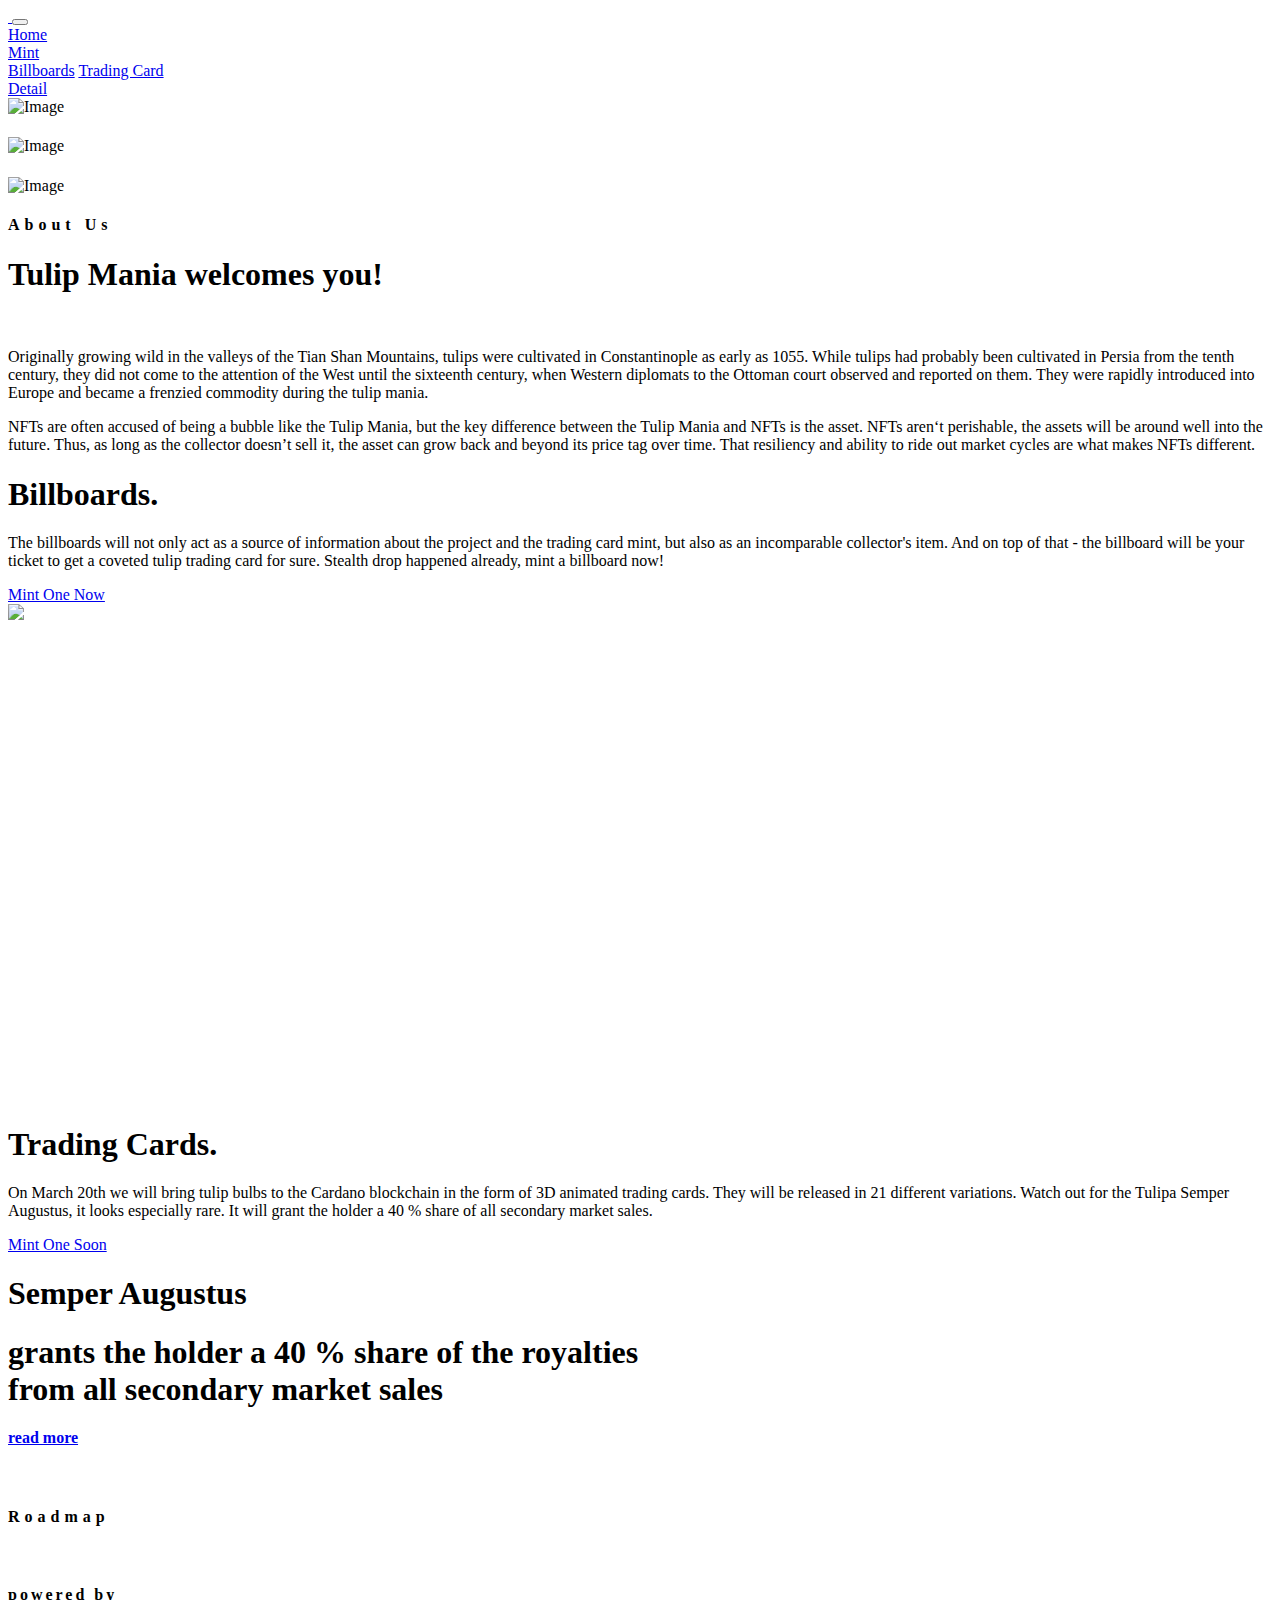
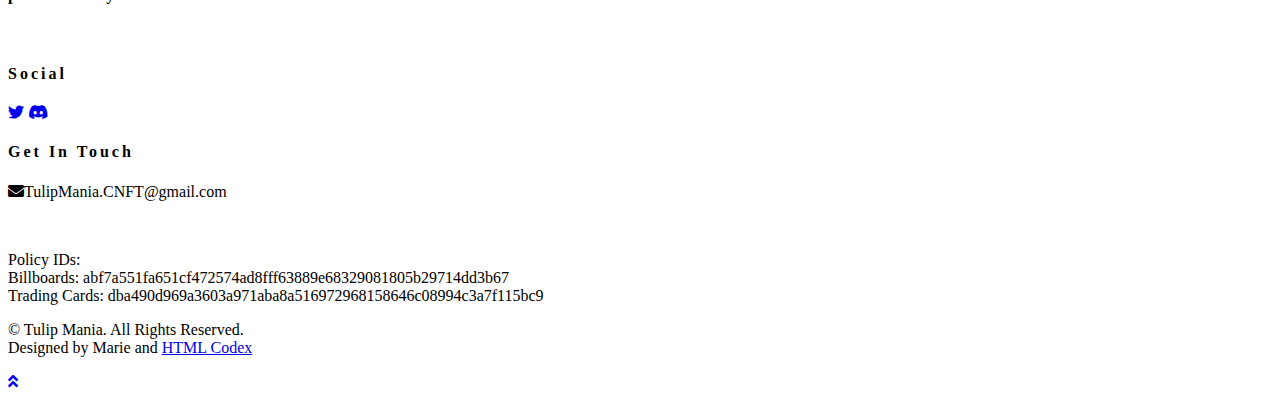
==== commit cd0de741: "Add files via upload" ====
--- a/index.html
+++ b/index.html
@@ -1,29 +1,14 @@
 <!DOCTYPE html>
-<html class="no-js" lang="en">
+<html lang="en">
+
 <head>
-
-    <!--- basic page needs
-    ================================================== -->
     <meta charset="utf-8">
-    <title>Tulip mania</title>
-    <meta name="description" content="CNFT project">
-
-    <!-- mobile specific metas
-    ================================================== -->
-    <meta name="viewport" content="width=device-width, initial-scale=1">
-
-    <!-- CSS
-    ================================================== -->
-    <link rel="stylesheet" href="css/base.css">
-    <link rel="stylesheet" href="css/vendor.css">
-    <link rel="stylesheet" href="css/main.css">
-
-    <!-- script
-    ================================================== -->
-    <script src="js/modernizr.js"></script>
-    <script defer src="js/fontawesome/all.min.js"></script>
-
-    <!-- favicons
+    <title>Tulip Mania</title>
+    <meta content="width=device-width, initial-scale=1.0" name="viewport">
+    <meta content="Free Website Template" name="keywords">
+    <meta content="Free Website Template" name="description">
+
+     <!-- favicons
     ================================================== -->
     <link rel="apple-touch-icon" sizes="180x180" href="/apple-touch-icon.png">
 <link rel="icon" type="image/png" sizes="32x32" href="/favicon-32x32.png">
@@ -33,397 +18,228 @@
 <meta name="msapplication-TileColor" content="#eee7c9">
 <meta name="theme-color" content="#eee7c9">
 
+    <!-- Google Font -->
+    <link rel="preconnect" href="https://fonts.gstatic.com">
+    <link href="https://fonts.googleapis.com/css2?family=Montserrat:wght@200;400&family=Roboto:wght@400;500;700&display=swap" rel="stylesheet"> 
+
+    <!-- Font Awesome -->
+    <link href="https://cdnjs.cloudflare.com/ajax/libs/font-awesome/5.10.0/css/all.min.css" rel="stylesheet">
+
+    <!-- Libraries Stylesheet -->
+    <link href="lib/owlcarousel/assets/owl.carousel.min.css" rel="stylesheet">
+    <link href="lib/tempusdominus/css/tempusdominus-bootstrap-4.min.css" rel="stylesheet" />
+
+    <!-- Customized Bootstrap Stylesheet -->
+    <link href="css/style.css" rel="stylesheet">
 </head>
 
-<body id="top">
-
-    <!-- preloader
-    ================================================== -->
-    <div id="preloader">
-        <div id="loader" class="dots-fade">
-            <div></div>
-            <div></div>
-            <div></div>
-        </div>
-    </div>
-
-    <!-- site header
-    ================================================== -->
-    <header class="s-header">
-
-        <div class="header-logo">
-            <a class="site-logo" href="index.html">
-                <img src="images/logotulip.png" alt="Homepage">
+<body>
+    <!-- Navbar Start -->
+    <div class="container-fluid p-0 nav-bar">
+        <nav class="navbar navbar-expand-lg bg-none navbar-dark py-3">
+            <a href="index.html" class="navbar-brand px-lg-4 m-0">
+				<img class="" src="img/Logo.png" width="150" alt="">
             </a>
-        </div>
-
-        <div class="header-email">
-            <svg xmlns="http://www.w3.org/2000/svg" width="24" height="24" viewBox="0 0 24 24"><path d="M0 12l11 3.1 7-8.1-8.156 5.672-4.312-1.202 15.362-7.68-3.974 14.57-3.75-3.339-2.17 2.925v-.769l-2-.56v7.383l4.473-6.031 4.527 4.031 6-22z"/></svg>
-            <a href="mailto:#0">tulipmania.cnft@gmail.com</a>
-        </div>
-
-    </header> <!-- end s-header -->
-
-
-    <!-- intro
-    ================================================== -->
-    <section id="intro" class="s-intro s-intro--static">
-
-        <div class="grid-overlay">
-            <div></div>
-        </div> 
-
-        <div class="row intro-content">
-
-            <div class="column">
-
-                <div class="intro-content__text">
-
-                    <h3>
-                    Coming Soon To Cardano
-                    </h3>
+            <button type="button" class="navbar-toggler" data-toggle="collapse" data-target="#navbarCollapse">
+                <span class="navbar-toggler-icon"></span>
+            </button>
+            <div class="collapse navbar-collapse justify-content-between" id="navbarCollapse">
+                <div class="navbar-nav ml-auto p-4">
+                    <a href="index.html" class="nav-item nav-link active">Home</a>
+                    <div class="nav-item dropdown">
+                        <a href="#" class="nav-link dropdown-toggle" data-toggle="dropdown">Mint</a>
+                        <div class="dropdown-menu text-capitalize">
+                            <a href="mintBillboard.html" class="dropdown-item">Billboards</a>
+                            <a href="mintTradingCards.html" class="dropdown-item">Trading Card</a>
+                        </div>
+                    </div>
+                   <a href="about.html" class="nav-item nav-link">Detail</a>
+                </div>
+            </div>
+        </nav>
+    </div>
+    <!-- Navbar End -->
+
+    <!-- Carousel Start -->
+    <div class="container-fluid p-0 mb-5">
+        <div id="blog-carousel" class="carousel slide overlay-bottom" data-ride="carousel">
+            <div class="carousel-inner">
+                <div class="carousel-item active">
+                    <img class="w-100" src="img/carousel-1.jpg" alt="Image">
+                    <div class="carousel-caption d-flex flex-column align-items-center justify-content-center">
+                        <h2 class="text-primary font-weight-medium m-0"> </h2>
+                        <h1 class="display-1 text-white m-0"> </h1>
+                        <h2 class="text-white m-0"> </h2>
+                    </div>
+                </div>
+                <div class="carousel-item">
+                    <img class="w-100" src="img/carousel-2.jpg" alt="Image">
+                    <div class="carousel-caption d-flex flex-column align-items-center justify-content-center">
+                        <h2 class="text-primary font-weight-medium m-0"></h2>
+                        <h1 class="display-1 text-white m-0"></h1>
+                        <h2 class="text-white m-0"></h2>
+                    </div>
+                </div>
+				<div class="carousel-item">
+                    <img class="w-100" src="img/carousel-3.jpg" alt="Image">
+                    <div class="carousel-caption d-flex flex-column align-items-center justify-content-center">
+                        <h2 class="text-primary font-weight-medium m-0"></h2>
+                        <h1 class="display-1 text-white m-0"></h1>
+                        <h2 class="text-white m-0"></h2>
+                    </div>
+                </div>
+            </div>
+            <a class="carousel-control-prev" href="#blog-carousel" data-slide="prev">
+                <span class="carousel-control-prev-icon"></span>
+            </a>
+            <a class="carousel-control-next" href="#blog-carousel" data-slide="next">
+                <span class="carousel-control-next-icon"></span>
+            </a>
+        </div>
+    </div>
+    <!-- Carousel End -->
+
+
+    <!-- About Start -->
+    <div class="container-fluid py-5">
+        <div class="container">
+            <div class="section-title">
+                <h4 class="text-primary text-uppercase" style="letter-spacing: 5px;">About Us</h4>
+                <h1 class="display-4">Tulip Mania welcomes you!</h1><br>
+				<p>Originally growing wild in the valleys of the Tian Shan Mountains, tulips were cultivated in Constantinople as early as 1055. While tulips had probably been cultivated in Persia from the tenth century, they did not come to the attention of the West until the sixteenth century, when Western diplomats to the Ottoman court observed and reported on them. They were rapidly introduced into Europe and became a frenzied commodity during the tulip mania.</p> 
+				<p>NFTs are often accused of being a bubble like the Tulip Mania, but the key difference between the Tulip Mania and NFTs is the asset. NFTs aren‘t perishable, the assets will be around well into the future. Thus, as long as the collector doesn’t sell it, the asset can grow back and beyond its price tag over time. That resiliency and ability to ride out market cycles are what makes NFTs different.</p>
+            </div>
+            <div class="row">
+                <div class="col-lg-4 py-0 py-lg-5">
+                    <h1 class="mb-3">Billboards.</h1>
+                    <p>The billboards will not only act as a source of information about the project and the trading card mint, but also as an incomparable collector's item. And on top of that - the billboard will be your ticket to get a coveted tulip trading card for sure. Stealth drop happened already, mint a billboard now!</p>
+                    <a href="mintBillboard.html" class="btn btn-secondary font-weight-bold py-2 px-4 mt-2">Mint One Now</a>
+                </div>
+                <div class="col-lg-4 py-5 py-lg-0" style="min-height: 500px;">
+                    <div class="position-relative h-100">
+                        <img class="position-absolute w-100 h-100" src="img/about.png" style="object-fit: cover;">
+                    </div>
+                </div>
+                <div class="col-lg-4 py-0 py-lg-5">
+                    <h1 class="mb-3">Trading Cards.</h1>
+                    <p>On March 20th we will bring tulip bulbs to the Cardano blockchain in the form of 3D animated trading cards. They will be released in 21 different variations. Watch out for the Tulipa Semper Augustus, it looks especially rare. It will grant the holder a 40 % share of all secondary market sales.</p>
+                   
+                   <a href="mintTradingCards.html" class="btn btn-primary font-weight-bold py-2 px-4 mt-2">Mint One Soon</a>
+                </div>
+            </div>
+        </div>
+    </div>
+    <!-- About End -->
+
+
+    
+
+
+    <!-- Offer Start -->
+    <div class="offer container-fluid my-5 py-5 text-center position-relative overlay-top overlay-bottom">
+        <div class="container py-5">
+            <h1 class="display-3 text-primary mt-3">Semper Augustus</h1>
+           <h1 class="text-white mb-3">grants the holder a 40 % share of the royalties<br>from all secondary market sales</h1>
+           <a href="about.html#semperAugustus"> <h4 class="text-white font-weight-normal mb-4 pb-3">read more </h4></a>
+			<img class="" src="img/tulip gold0.png" width="250" alt="">
+           <!--  <form class="form-inline justify-content-center mb-4">
+                <div class="input-group">
+                    <input type="text" class="form-control p-4" placeholder="Your Email" style="height: 60px;">
+                    <div class="input-group-append">
+                       <button class="btn btn-primary font-weight-bold px-4" type="submit">Sign Up</button>  
+                    </div>
+                </div> 
+            </form> --> 
+        </div>
+    </div>
+    <!-- Offer End -->
+
+<div class="container-fluid py-5">
+        <div class="container">
+            <div class="section-title">
+                <h4 class="text-primary text-uppercase" style="letter-spacing: 5px;">Roadmap</h4>
+               
+				<p> </p> 
+				<img class="" src="img/Roadmap.png" width="800" alt="">
+				
+            </div>
+            
+        </div>
+    </div>
+    
+
+
+   
+    
+
+        <!-- Footer Start -->
+    <div class="container-fluid footer text-white mt-5 pt-5 px-0 position-relative overlay-top">
+        <div class="row mx-0 pt-5 px-sm-3 px-lg-5 mt-4">
+            <div class="col-lg-3 col-md-6 mb-5">
+				<h4 class="text-white text-uppercase mb-4" style="letter-spacing: 3px;">powered by</h4>
+                <a href="https://cardano.org/"> <img class="" src="img/cardano.png" width="100" alt=""></a>
+            </div>
+            <div class="col-lg-3 col-md-6 mb-5">
+				
+                 <h4 class="text-white text-uppercase mb-4" style="letter-spacing: 3px;">Social</h4>
+                <div class="d-flex justify-content-start">
+                    <a class="btn btn-lg btn-outline-light btn-lg-square mr-2" href="https://twitter.com/Tulipmania_cnft"><i class="fab fa-twitter"></i></a>
+                    <a class="btn btn-lg btn-outline-light btn-lg-square mr-2" href="https://discord.gg/7yX75gDSb5"><i class="fab fa-discord"></i></a>
                     
-                    <h1>
-                    Get ready everyone. <br>
-                    For tulips. <br>
-                    On trading cards. <br>
-                    On Cardano.
-                    </h1>
-
-                </div> <!-- end intro-content__text -->
-
-                <div class="intro-content__bottom">
-
-        <!--            <div class="intro-content__counter-wrap">
-                        <h4>Launching in</h4>
+                </div> 				
+            </div>
+            <div class="col-lg-3 col-md-6 mb-5">
+                <h4 class="text-white text-uppercase mb-4" style="letter-spacing: 3px;">Get In Touch</h4>
+                <p class="m-0"><i class="fa fa-envelope mr-2"></i>TulipMania.CNFT@gmail.com</p>
+				
+				
+            </div>
+            <div class="col-lg-3 col-md-6 mb-5">
+				<a href="index.html"> <img class="" src="img/Logo_footer.png" width="200" alt=""></a>
+				<!--<h4 class="text-white text-uppercase mb-4" style="letter-spacing: 3px;">Newsletter</h4>
+                <p>Amet elitr vero magna sed ipsum sit kasd sea elitr lorem rebum</p>-->
+                <div class="w-100">
+                    <div class="input-group">
+                       <!-- <input type="text" class="form-control border-light" style="padding: 25px;" placeholder="Your Email"> -->
+                        <div class="input-group-append">
+                           <!-- <button class="btn btn-primary font-weight-bold px-3">Sign Up</button> -->
+                        </div>  
+                    </div>
+                </div>
+            </div>
+        </div>
+        <div class="container-fluid text-center text-white border-top mt-4 py-4 px-sm-3 px-md-5" style="border-color: rgba(256, 256, 256, .1) !important;">
             
-                        <div class="counter">
-                            <div class="counter__time days">
-                                365
-                                <span>D</span>
-                            </div>
-                            <div class="counter__time hours">
-                                09
-                                <span>H</span>
-                            </div>
-                            <div class="counter__time minutes">
-                                54
-                                <span>M</span>
-                            </div>
-                            <div class="counter__time seconds">
-                                57
-                                <span>S</span>
-                            </div>
-                        </div>  <!-- end counter 
-                    </div> <!-- end intro-content__counter-wrap --> 
-
-                   <!--  <div class="intro-content__notify">
-                        <button type="button" class="btn--stroke btn--small modal-trigger">
-                            Notify Me
-                            <svg xmlns="http://www.w3.org/2000/svg" width="24" height="24" viewBox="0 0 24 24"><path d="M24 12l-9-9v7h-15v4h15v7z"/></svg>
-                        </button>
-                    </div> end intro-content__notify -->
-    
-                </div> <!-- end intro-content__bottom -->
-
-            </div> <!-- end column -->
-
-        </div> <!--  end intro-content 
-
-        <div class="modal">
-            <div class="modal__inner">
-
-                <span class="modal__close"></span>
-
-                <svg xmlns="http://www.w3.org/2000/svg" width="24" height="24" viewBox="0 0 24 24"><path d="M0 3v18h24v-18h-24zm6.623 7.929l-4.623 5.712v-9.458l4.623 3.746zm-4.141-5.929h19.035l-9.517 7.713-9.518-7.713zm5.694 7.188l3.824 3.099 3.83-3.104 5.612 6.817h-18.779l5.513-6.812zm9.208-1.264l4.616-3.741v9.348l-4.616-5.607z"/></svg>
-
-                <h3>Sign Up</h3>
-                <p>
-                Be the first to know about the latest updates and
-                get exclusive offer on our grand opening.
-                </p>
-
-                <form id="mc-form" class="group mc-form" novalidate="true">
-                    <input type="email" value="" name="EMAIL" class="email h-full-width h-text-center h-add-half-bottom" id="mc-email" placeholder="Email Address" required="">
-                    <input type="submit" name="subscribe" value="Subscribe" class="btn--small h-full-width">
-                    <label for="mc-email" class="subscribe-message"></label>
-                </form>
-
-            </div> <!-- end modal inner 
-        </div> <!-- end modal -->
-
-        <ul class="intro-social">
+	<p class="mb-2 text-white">Policy IDs: <br>Billboards: abf7a551fa651cf472574ad8fff63889e68329081805b29714dd3b67<br>Trading Cards: dba490d969a3603a971aba8a516972968158646c08994c3a7f115bc9</p>
+			
+			<p class="mb-2 text-white">&copy; Tulip Mania. All Rights Reserved.<br>Designed by Marie and <a class="font-weight-bold" href="https://htmlcodex.com">HTML Codex</a></p>
             
-            <li><a href="#0"><i class="fab fa-twitter" aria-hidden="true"></i></a></li>
-            <li><a href="#0"><i class="fab fa-discord" aria-hidden="true"></i></a></li>
-         
-        </ul> <!-- end intro social -->
-
-    <!--     <div class="intro-scroll">
-            <a href="#info" class="scroll-link smoothscroll">
-                Scroll For More
-            </a>
-        </div> <!-- end intro scroll -->
-
-    </section> <!-- end s-intro -->
-
-    <!-- info 
-    ================================================== 
-    <section id="info" class="s-info">
-
-        <div class="vert-line"></div>
-        
-        <div class="row info-content">
-            <div class="column">
-                
-                <nav class="tab-nav">
-                    <ul class="tab-nav__list"> 
-                        <li class="active" data-id="tab-about">
-                            <a href="#0">
-                                <span>About</span>
-                            </a>
-                        </li>
-                        <li data-id="tab-services">
-                            <a href="#0">
-                                <span>Services</span>
-                            </a>
-                        </li>
-                        <li data-id="tab-contact">
-                            <a href="#0">
-                                <span>Contact</span>
-                            </a>
-                        </li>
-                    </ul>
-                </nav> <!-- end tab-nav 
-
-                <div class="tab-content">
-
-                    <!-- 01. tab about 
-                    <div id="tab-about" class='tab-content__item'>
-
-                        <div class="row tab-content__item-header">
-                            <div class="column">
-                                <h1>Hello. We are Imminent.</h1>
-                            </div>
-                        </div>
-
-                        <div class="row">
-                            <div class="column">
-                                <p class="lead">
-                                Quidem molestiae natus ipsa ut nihil molestiae numquam tenetur. Ipsum quia 
-                                sit vitae ipsam et temporibus est. Consequatur recusandae aut aut. Aut esse 
-                                sed sint. Sit ipsa velit possimus est. Atque doloribus dicta sit beatae 
-                                necessitatibus.
-                                </p>
-
-                                <p>
-                                Tempora debitis perspiciatis eum. Repudiandae et aperiam quos exercitationem 
-                                enim voluptatem quam sequi temporibus. Ratione quis nihil voluptatem placeat 
-                                nemo. Quibusdam delectus magni quas et architecto et repellat a nam.
-                                Quasi et voluptates libero sed vel quos in nisi. Error et quis. Impedit autem 
-                                porro facilis. Aut voluptate asperiores nostrum eveniet magnam et consequatur 
-                                ab accusamus. Consequatur quod ut omnis eum dicta mollitia dignissimos.
-                                </p>
-
-                                <div class="row">
-                                    <div class="column large-6 tab-full">
-                                        <h4>More About Us.</h4>
-                                        <p>
-                                        Sed consequatur quia delectus praesentium. Ut unde velit maiores aut sint 
-                                        quia molestiae accusamus. Nihil et quidem qui natus ut et. Autem error 
-                                        architecto. Pariatur ex repellendus. Occaecati voluptatibus dolorem magni 
-                                        molestiae dolore voluptas occaecati asperiores nemo. Est fugiat fuga nesciunt 
-                                        ducimus quaerat et placeat natus.
-                                        </p>
-                                    </div>
-                                    <div class="column large-6 tab-full">
-                                        <h4>Need Web Hosting?</h4>
-                                        <p>
-                                        Need a great reliable web hosting?
-                                        We highly recommend <a href="https://www.dreamhost.com/r.cgi?287326">DreamHost</a>.
-                                        Powerful web and Wordpress hosting. Guaranteed. Starting at $2.95 per month.
-                                        </p>
-                                        <a href="https://www.dreamhost.com/r.cgi?287326" class="btn btn--stroke h-full-width">Get Started Now</a>
-                                    </div>
-                                </div>
-                            </div>
-                        </div>
-                        
-                    </div> <!-- end 01. tab about 
-
-                    <!-- 02. tab services 
-                    <div id="tab-services" class='tab-content__item'>
-
-                        <div class="row tab-content__item-header">
-                            <div class="column">
-                                <h1>What we do.</h1>
-                            </div>
-                        </div>
-
-                        <div class="row">
-                            <div class="column">
-                                <p class="lead">
-                                Iusto et nesciunt eum enim. Eius aut reprehenderit reprehenderit
-                                quia at architecto. Nemo autem officiis occaecati sit ratione 
-                                aspernatur quo qui. Blanditiis autem doloribus similique 
-                                doloremque sequi.
-                                </p>
-                            </div>
-                        </div>
-
-                        <div class="row services-list block-large-1-2 block-medium-1-2 block-tab-full">
-
-                            <div class="column services-list__item">
-                                <div class="services-list__item-content">
-                                    <h4 class="item-title">Brand Identity</h4>
-                                    <p>
-                                    Sit ut cum molestiae. Dolore ducimus qui quasi. Fugiat consequatur sit vel illum vel et 
-                                    a delectus. Vel sequi vitae voluptatem perspiciatis eligendi. Voluptatibus optio natus 
-                                    asperiores est commodi amet quia architecto. Dolores necessitatibus et.
-                                    </p>
-                                </div>
-                            </div>
-                
-                            <div class="column services-list__item">
-                                <div class="services-list__item-content">
-                                    <h4 class="item-title">Illustration</h4>
-                                    <p>
-                                    Sit ut cum molestiae. Dolore ducimus qui quasi. Fugiat consequatur sit vel illum vel et 
-                                    a delectus. Vel sequi vitae voluptatem perspiciatis eligendi. Voluptatibus optio natus 
-                                    asperiores est commodi amet quia architecto. Dolores necessitatibus et.
-                                    </p>
-                                </div>
-                            </div>
-                
-                            <div class="column services-list__item">
-                                <div class="services-list__item-content">
-                                    <h4 class="item-title">Web Design</h4>
-                                    <p>
-                                    Sit ut cum molestiae. Dolore ducimus qui quasi. Fugiat consequatur sit vel illum vel et 
-                                    a delectus. Vel sequi vitae voluptatem perspiciatis eligendi. Voluptatibus optio natus 
-                                    asperiores est commodi amet quia architecto. Dolores necessitatibus et.
-                                    </p>
-                                </div>
-                            </div>
-                
-                            <div class="column services-list__item">
-                                <div class="services-list__item-content">
-                                    <h4 class="item-title">Product Strategy</h4>
-                                    <p>
-                                    Sit ut cum molestiae. Dolore ducimus qui quasi. Fugiat consequatur sit vel illum vel et 
-                                    a delectus. Vel sequi vitae voluptatem perspiciatis eligendi. Voluptatibus optio natus 
-                                    asperiores est commodi amet quia architecto. Dolores necessitatibus et.
-                                    </p>
-                                </div>
-                            </div>
-                
-                            <div class="column services-list__item">
-                                <div class="services-list__item-content">
-                                    <h4 class="item-title">UI/UX Design</h4>
-                                    <p>
-                                    Sit ut cum molestiae. Dolore ducimus qui quasi. Fugiat consequatur sit vel illum vel et 
-                                    a delectus. Vel sequi vitae voluptatem perspiciatis eligendi. Voluptatibus optio natus 
-                                    asperiores est commodi amet quia architecto. Dolores necessitatibus et.
-                                    </p>
-                                </div>
-                            </div>
-                
-                            <div class="column services-list__item">
-                                <div class="services-list__item-content">
-                                    <h4 class="item-title">Mobile Design</h4>
-                                    <p>
-                                    Sit ut cum molestiae. Dolore ducimus qui quasi. Fugiat consequatur sit vel illum vel et 
-                                    a delectus. Vel sequi vitae voluptatem perspiciatis eligendi. Voluptatibus optio natus 
-                                    asperiores est commodi amet quia architecto. Dolores necessitatibus et.
-                                    </p>
-                                </div>
-                            </div>
-                
-                        </div> <!-- end services-list 
-                        
-                    </div> <!-- end 02. tab services 
-
-                    <!-- 03. tab contact 
-                    <div id="tab-contact" class="tab-content__item">
-
-                        <div class="row tab-content__item-header">
-                            <div class="column">
-                                <h1>Get In Touch With Us.</h1>
-                            </div>
-                        </div>
-
-                        <div class="row">
-                            <div class="column">
-                                <p class="lead">
-                                Voluptates laborum eum quas. Pariatur impedit sit veniam est 
-                                et quasi voluptas voluptatem. Cumque hic enim perferendis 
-                                amet odit in molestias debitis. Facere nulla qui pariatur 
-                                quasi mollitia et. Et dolorem dolorum quo in sit architecto.
-                                </p>
-
-                                <div class="row">
-                                    <div class="column large-six tab-full">
-                                        <h4>Where to Find Us</h4>
-                
-                                        <p>
-                                        1600 Amphitheatre Parkway<br>
-                                        Mountain View, CA<br>
-                                        94043 US
-                                        </p>
-                
-                                    </div>
-                
-                                    <div class="column large-six tab-full">
-                                        <h4>Follow Us</h4>
-                
-                                        <ul class="link-list">
-                                            <li><a href="#0">Facebook</a></li>
-                                            <li><a href="#0">Twitter</a></li>
-                                            <li><a href="#0">Instagram</a></li>
-                                        </ul>
-                
-                                    </div>
-                                </div>
-
-                                <p class="tab-content__item-bottom">
-                                    <a href="mailto:#0" class="contact-email">hello@imminent.com</a>
-                                    <span class="contact-number"> 
-                                        <a href="tel:197-543-2345">+197 543 2345</a>
-                                        <a href="tel:123-456-9000">+123 456 9000</a>
-                                    </span>
-                                </p>
-
-                            </div>
-                        </div>
-                        
-                    </div> <!-- end 03. tab contact -->
-
-                </div> <!-- end tab content 
-
-                <footer>
-
-                    <div class="ss-copyright">
-                        <span>© Copyright Imminent 2019</span> 
-                        <span>Design by <a href="https://www.styleshout.com/">StyleShout</a></span>
-                    </div>
-
-           <!--         <div class="ss-go-top">
-                        <a class="smoothscroll" title="Back to Top" href="#top">
-                            <svg xmlns="http://www.w3.org/2000/svg" width="24" height="24" viewBox="0 0 24 24"><path d="M12 0l8 9h-6v15h-4v-15h-6z"></path></svg>
-                        </a>
-                    </div>
-                    
-                </footer>
-
-            </div> <!-- end column -->
-        </div> <!-- end row -->
-
-    </section> <!-- end s-info -->
-
-    <!-- Java Script
-    ================================================== -->
-    <script src="js/jquery-3.2.1.min.js"></script>
-    <script src="js/plugins.js"></script>
+      </div>
+    </div>
+    <!-- Footer End -->
+
+
+
+    <!-- Back to Top -->
+    <a href="#" class="btn btn-lg btn-primary btn-lg-square back-to-top"><i class="fa fa-angle-double-up"></i></a>
+
+
+    <!-- JavaScript Libraries -->
+    <script src="https://code.jquery.com/jquery-3.4.1.min.js"></script>
+    <script src="https://stackpath.bootstrapcdn.com/bootstrap/4.4.1/js/bootstrap.bundle.min.js"></script>
+    <script src="lib/easing/easing.min.js"></script>
+    <script src="lib/waypoints/waypoints.min.js"></script>
+    <script src="lib/owlcarousel/owl.carousel.min.js"></script>
+    <script src="lib/tempusdominus/js/moment.min.js"></script>
+    <script src="lib/tempusdominus/js/moment-timezone.min.js"></script>
+    <script src="lib/tempusdominus/js/tempusdominus-bootstrap-4.min.js"></script>
+
+    <!-- Contact Javascript File -->
+    <script src="mail/jqBootstrapValidation.min.js"></script>
+    <script src="mail/contact.js"></script>
+
+    <!-- Template Javascript -->
     <script src="js/main.js"></script>
-
-</body>+</body>
+
+</html>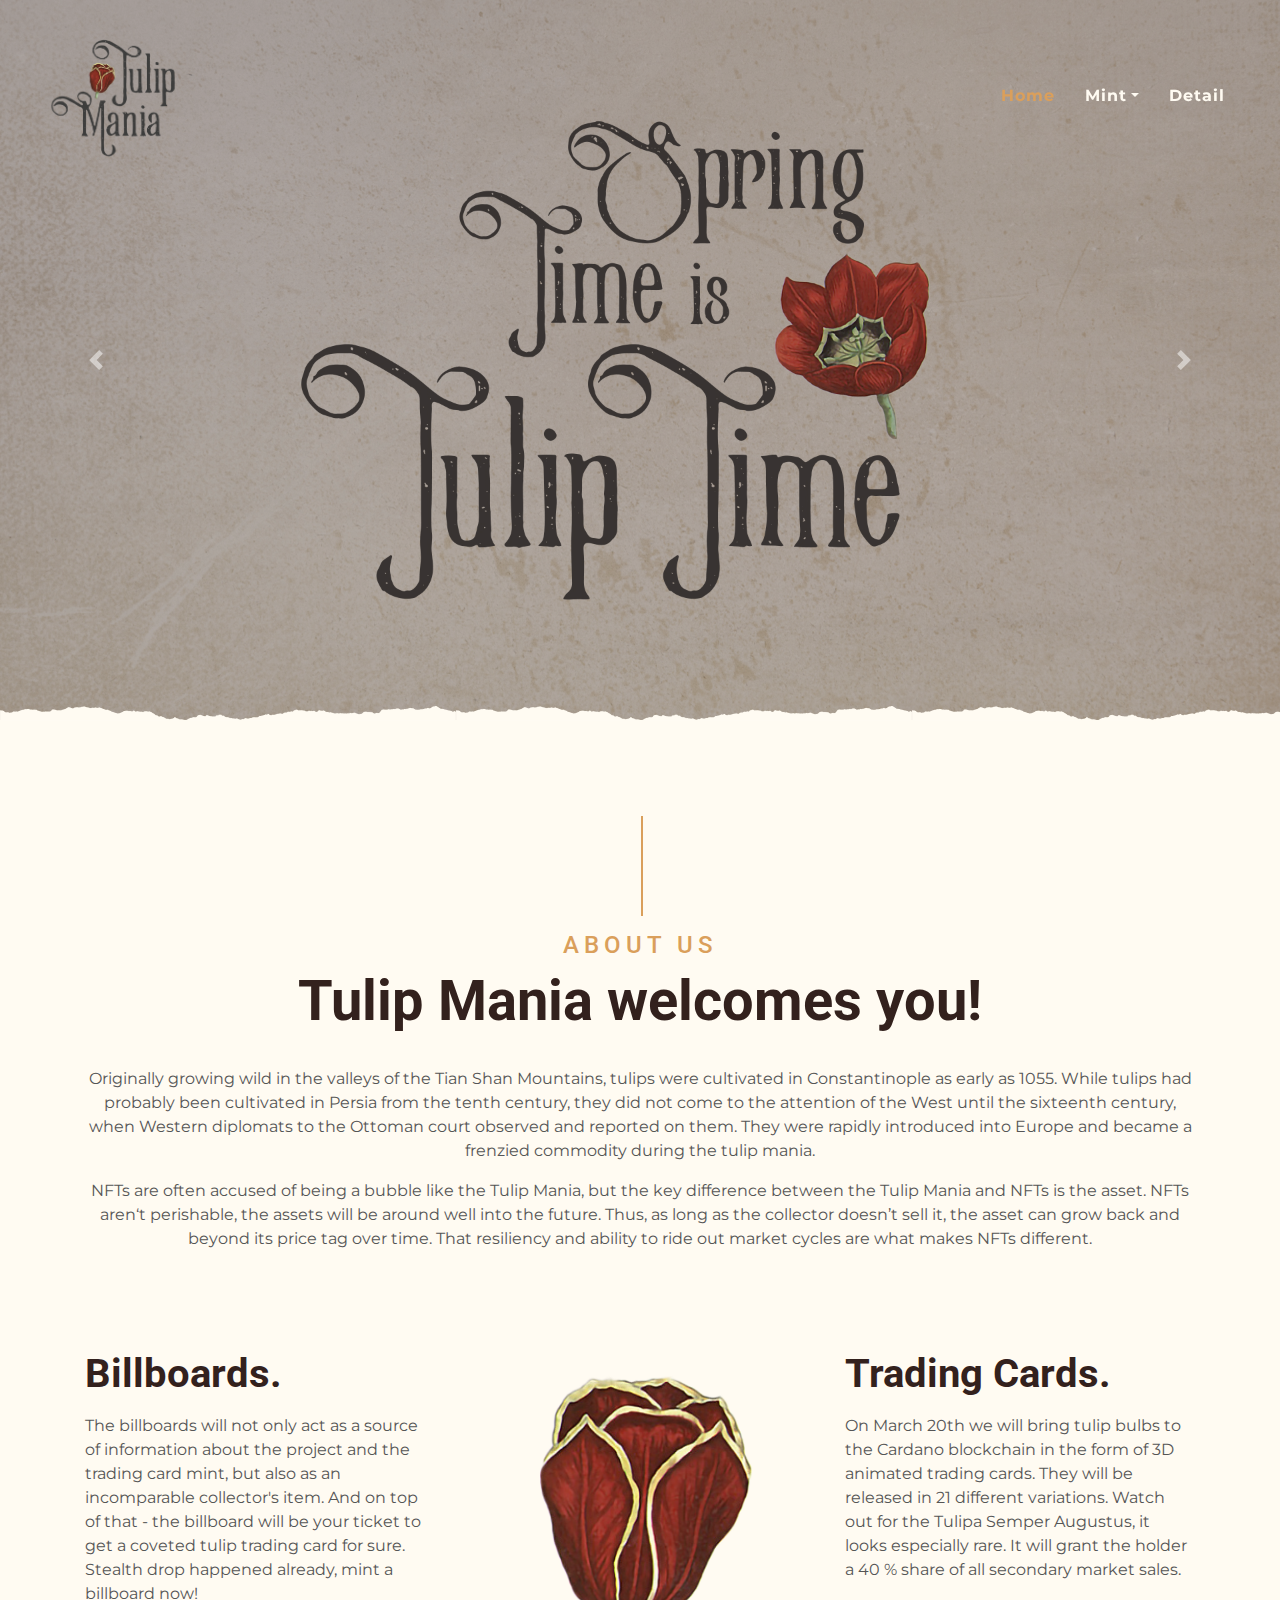
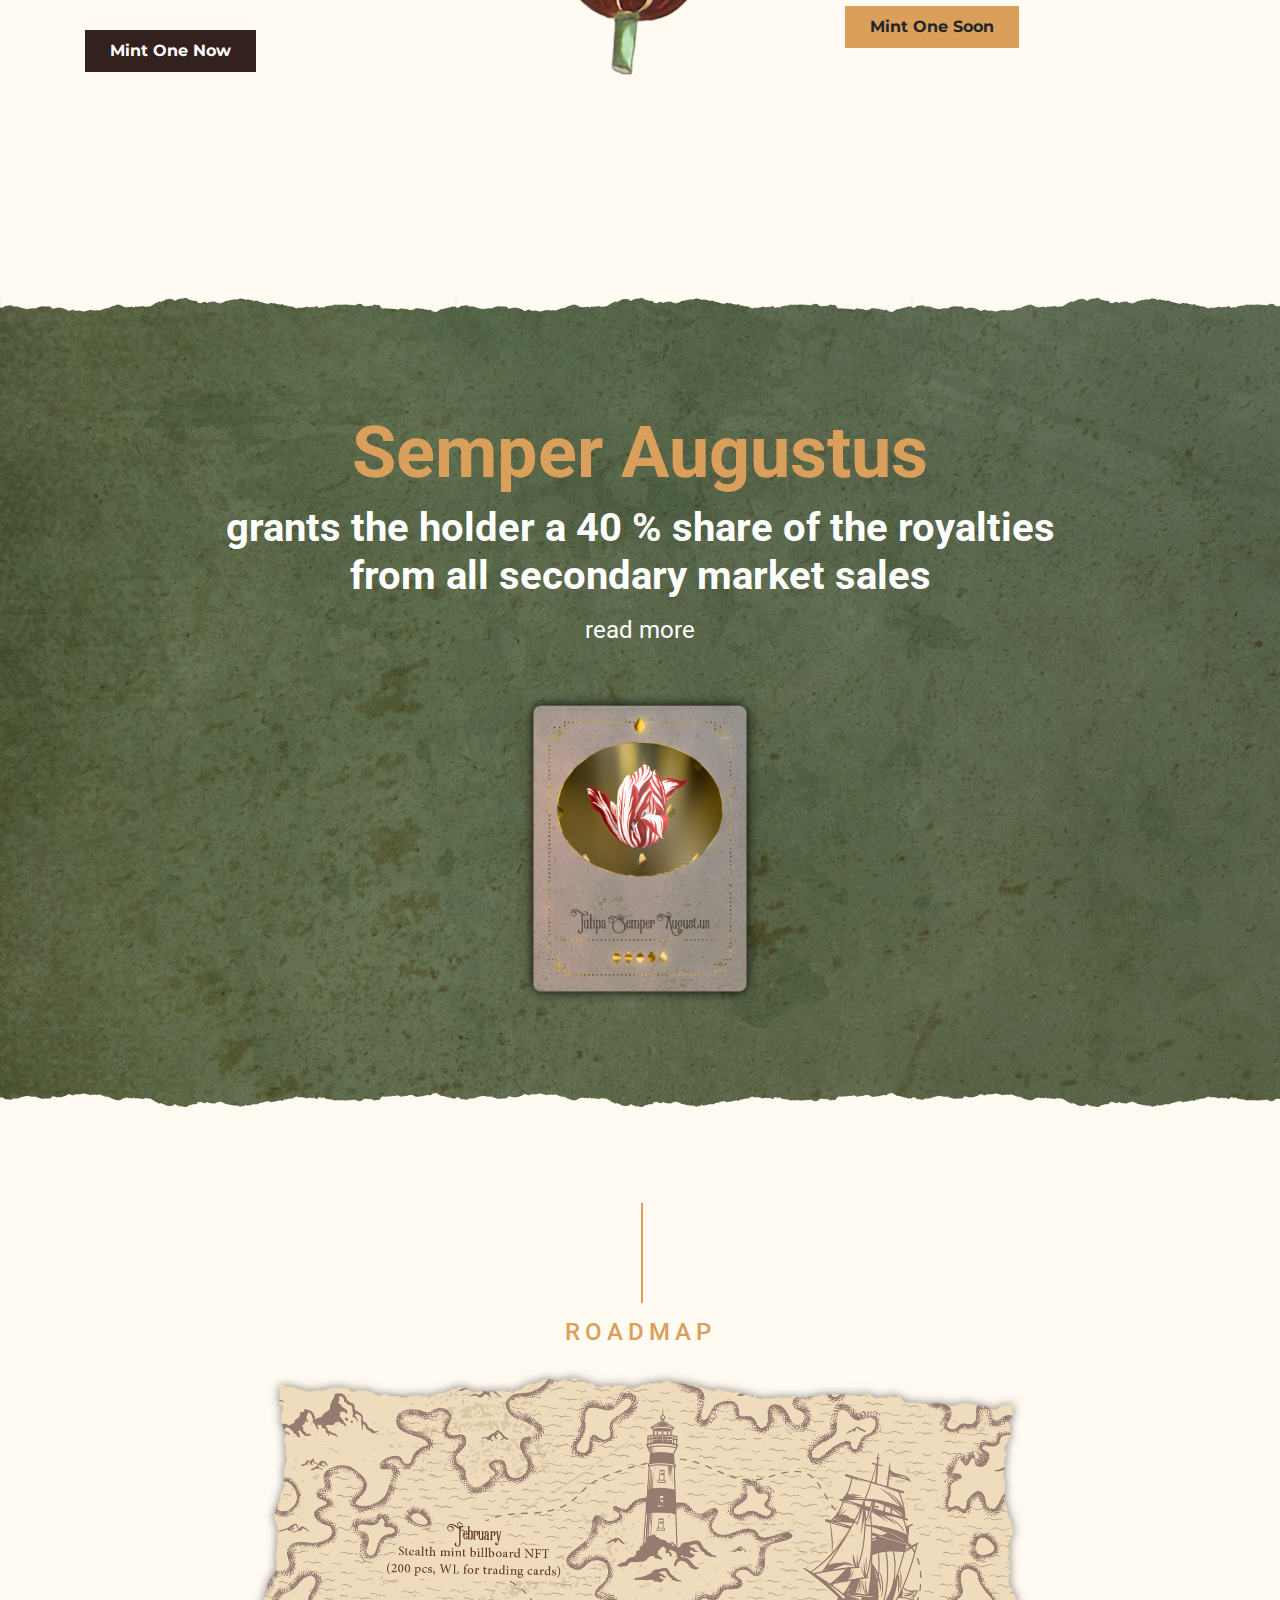
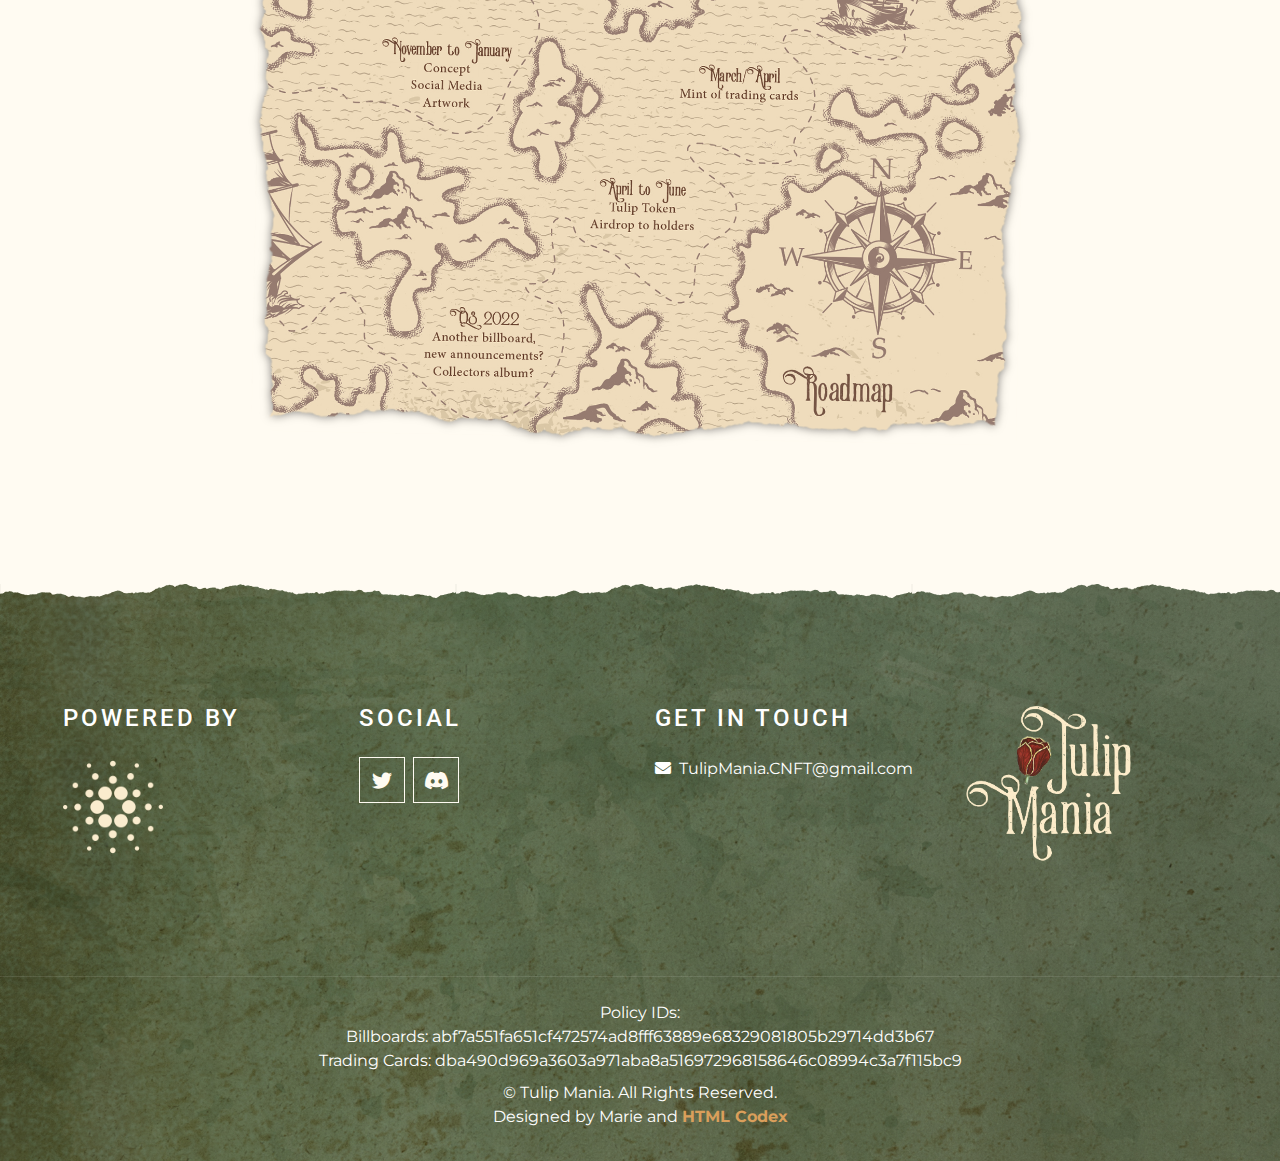
==== commit a791373c: "Add files via upload" ====
--- a/index.html
+++ b/index.html
@@ -3,10 +3,26 @@
 
 <head>
     <meta charset="utf-8">
-    <title>Tulip Mania</title>
-    <meta content="width=device-width, initial-scale=1.0" name="viewport">
-    <meta content="Free Website Template" name="keywords">
-    <meta content="Free Website Template" name="description">
+
+	
+	<!-- Primary Meta Tags -->
+<title>Tulip Mania - CNFT</title>
+<meta name="title" content="Tulip Mania - CNFT">
+<meta name="description" content="Tulips were a sought-after commodity. Their value increased, but in the course of time they eventually spoil. We are doing it differently on Cardano!">
+
+<!-- Open Graph / Facebook -->
+<meta property="og:type" content="website">
+<meta property="og:url" content="https://metatags.io/">
+<meta property="og:title" content="Tulip Mania - CNFT">
+<meta property="og:description" content="Tulips were a sought-after commodity. Their value increased, but in the course of time they eventually spoil. We are doing it differently on Cardano!">
+<meta property="og:image" content="img/carousel-1.jpg">
+
+<!-- Twitter -->
+<meta property="twitter:card" content="summary_large_image">
+<meta property="twitter:url" content="https://metatags.io/">
+<meta property="twitter:title" content="Tulip Mania - CNFT">
+<meta property="twitter:description" content="Tulips were a sought-after commodity. Their value increased, but in the course of time they eventually spoil. We are doing it differently on Cardano!">
+<meta property="twitter:image" content="img/carousel-1.jpg">
 
      <!-- favicons
     ================================================== -->
--- a/css/style.css
+++ b/css/style.css
@@ -0,0 +1,9654 @@
+/******* Bootstrap Theming ********/
+/*!
+ * Bootstrap v4.5.3 (https://getbootstrap.com/)
+ * Copyright 2011-2020 The Bootstrap Authors
+ * Copyright 2011-2020 Twitter, Inc.
+ * Licensed under MIT (https://github.com/twbs/bootstrap/blob/main/LICENSE)
+ */
+:root {
+  --blue: #007bff;
+  --indigo: #6610f2;
+  --purple: #6f42c1;
+  --pink: #e83e8c;
+  --red: #dc3545;
+  --orange: #fd7e14;
+  --yellow: #ffc107;
+  --green: #28a745;
+  --teal: #20c997;
+  --cyan: #17a2b8;
+  --white: #fff;
+  --gray: #6c757d;
+  --gray-dark: #343a40;
+  --primary: #DA9F5B;
+  --secondary: #33211D;
+  --success: #28a745;
+  --info: #17a2b8;
+  --warning: #ffc107;
+  --danger: #dc3545;
+  --light: #FFFBF2;
+  --dark: #111111;
+  --breakpoint-xs: 0;
+  --breakpoint-sm: 576px;
+  --breakpoint-md: 768px;
+  --breakpoint-lg: 992px;
+  --breakpoint-xl: 1200px;
+  --font-family-sans-serif: "Montserrat", sans-serif;
+  --font-family-monospace: SFMono-Regular, Menlo, Monaco, Consolas, "Liberation Mono", "Courier New", monospace;
+}
+
+*,
+*::before,
+*::after {
+  box-sizing: border-box;
+}
+
+html {
+  font-family: sans-serif;
+  line-height: 1.15;
+  -webkit-text-size-adjust: 100%;
+  -webkit-tap-highlight-color: rgba(0, 0, 0, 0);
+}
+
+article, aside, figcaption, figure, footer, header, hgroup, main, nav, section {
+  display: block;
+}
+
+body {
+  margin: 0;
+  font-family: "Montserrat", sans-serif;
+  font-size: 1rem;
+  font-weight: 400;
+  line-height: 1.5;
+  color: #555555;
+  text-align: left;
+  background-color: #FFFBF2;
+}
+
+[tabindex="-1"]:focus:not(:focus-visible) {
+  outline: 0 !important;
+}
+
+hr {
+  box-sizing: content-box;
+  height: 0;
+  overflow: visible;
+}
+
+h1, h2, h3, h4, h5, h6 {
+  margin-top: 0;
+  margin-bottom: 0.5rem;
+}
+
+p {
+  margin-top: 0;
+  margin-bottom: 1rem;
+}
+
+abbr[title],
+abbr[data-original-title] {
+  text-decoration: underline;
+  text-decoration: underline dotted;
+  cursor: help;
+  border-bottom: 0;
+  text-decoration-skip-ink: none;
+}
+
+address {
+  margin-bottom: 1rem;
+  font-style: normal;
+  line-height: inherit;
+}
+
+ol,
+ul,
+dl {
+  margin-top: 0;
+  margin-bottom: 1rem;
+}
+
+ol ol,
+ul ul,
+ol ul,
+ul ol {
+  margin-bottom: 0;
+}
+
+dt {
+  font-weight: 700;
+}
+
+dd {
+  margin-bottom: .5rem;
+  margin-left: 0;
+}
+
+blockquote {
+  margin: 0 0 1rem;
+}
+
+b,
+strong {
+  font-weight: bolder;
+}
+
+small {
+  font-size: 80%;
+}
+
+sub,
+sup {
+  position: relative;
+  font-size: 75%;
+  line-height: 0;
+  vertical-align: baseline;
+}
+
+sub {
+  bottom: -.25em;
+}
+
+sup {
+  top: -.5em;
+}
+
+a {
+  color: #DA9F5B;
+  text-decoration: none;
+  background-color: transparent;
+}
+
+a:hover {
+  color: #be792b;
+  text-decoration: underline;
+}
+
+a:not([href]):not([class]) {
+  color: inherit;
+  text-decoration: none;
+}
+
+a:not([href]):not([class]):hover {
+  color: inherit;
+  text-decoration: none;
+}
+
+pre,
+code,
+kbd,
+samp {
+  font-family: SFMono-Regular, Menlo, Monaco, Consolas, "Liberation Mono", "Courier New", monospace;
+  font-size: 1em;
+}
+
+pre {
+  margin-top: 0;
+  margin-bottom: 1rem;
+  overflow: auto;
+  -ms-overflow-style: scrollbar;
+}
+
+figure {
+  margin: 0 0 1rem;
+}
+
+img {
+  vertical-align: middle;
+  border-style: none;
+}
+
+svg {
+  overflow: hidden;
+  vertical-align: middle;
+}
+
+table {
+  border-collapse: collapse;
+}
+
+caption {
+  padding-top: 0.75rem;
+  padding-bottom: 0.75rem;
+  color: #6c757d;
+  text-align: left;
+  caption-side: bottom;
+}
+
+th {
+  text-align: inherit;
+  text-align: -webkit-match-parent;
+}
+
+label {
+  display: inline-block;
+  margin-bottom: 0.5rem;
+}
+
+button {
+  border-radius: 0;
+}
+
+button:focus {
+  outline: 1px dotted;
+  outline: 5px auto -webkit-focus-ring-color;
+}
+
+input,
+button,
+select,
+optgroup,
+textarea {
+  margin: 0;
+  font-family: inherit;
+  font-size: inherit;
+  line-height: inherit;
+}
+
+button,
+input {
+  overflow: visible;
+}
+
+button,
+select {
+  text-transform: none;
+}
+
+[role="button"] {
+  cursor: pointer;
+}
+
+select {
+  word-wrap: normal;
+}
+
+button,
+[type="button"],
+[type="reset"],
+[type="submit"] {
+  -webkit-appearance: button;
+}
+
+button:not(:disabled),
+[type="button"]:not(:disabled),
+[type="reset"]:not(:disabled),
+[type="submit"]:not(:disabled) {
+  cursor: pointer;
+}
+
+button::-moz-focus-inner,
+[type="button"]::-moz-focus-inner,
+[type="reset"]::-moz-focus-inner,
+[type="submit"]::-moz-focus-inner {
+  padding: 0;
+  border-style: none;
+}
+
+input[type="radio"],
+input[type="checkbox"] {
+  box-sizing: border-box;
+  padding: 0;
+}
+
+textarea {
+  overflow: auto;
+  resize: vertical;
+}
+
+fieldset {
+  min-width: 0;
+  padding: 0;
+  margin: 0;
+  border: 0;
+}
+
+legend {
+  display: block;
+  width: 100%;
+  max-width: 100%;
+  padding: 0;
+  margin-bottom: .5rem;
+  font-size: 1.5rem;
+  line-height: inherit;
+  color: inherit;
+  white-space: normal;
+}
+
+@media (max-width: 1200px) {
+  legend {
+    font-size: calc(1.275rem + 0.3vw) ;
+  }
+}
+
+progress {
+  vertical-align: baseline;
+}
+
+[type="number"]::-webkit-inner-spin-button,
+[type="number"]::-webkit-outer-spin-button {
+  height: auto;
+}
+
+[type="search"] {
+  outline-offset: -2px;
+  -webkit-appearance: none;
+}
+
+[type="search"]::-webkit-search-decoration {
+  -webkit-appearance: none;
+}
+
+::-webkit-file-upload-button {
+  font: inherit;
+  -webkit-appearance: button;
+}
+
+output {
+  display: inline-block;
+}
+
+summary {
+  display: list-item;
+  cursor: pointer;
+}
+
+template {
+  display: none;
+}
+
+[hidden] {
+  display: none !important;
+}
+
+h1, h2, h3, h4, h5, h6,
+.h1, .h2, .h3, .h4, .h5, .h6 {
+  margin-bottom: 0.5rem;
+  font-family: "Roboto", sans-serif;
+  font-weight: 500;
+  line-height: 1.2;
+  color: #33211D;
+}
+
+h1, .h1 {
+  font-size: 2.5rem;
+}
+
+@media (max-width: 1200px) {
+  h1, .h1 {
+    font-size: calc(1.375rem + 1.5vw) ;
+  }
+}
+
+h2, .h2 {
+  font-size: 2rem;
+}
+
+@media (max-width: 1200px) {
+  h2, .h2 {
+    font-size: calc(1.325rem + 0.9vw) ;
+  }
+}
+
+h3, .h3 {
+  font-size: 1.75rem;
+}
+
+@media (max-width: 1200px) {
+  h3, .h3 {
+    font-size: calc(1.3rem + 0.6vw) ;
+  }
+}
+
+h4, .h4 {
+  font-size: 1.5rem;
+}
+
+@media (max-width: 1200px) {
+  h4, .h4 {
+    font-size: calc(1.275rem + 0.3vw) ;
+  }
+}
+
+h5, .h5 {
+  font-size: 1.25rem;
+}
+
+h6, .h6 {
+  font-size: 1rem;
+}
+
+.lead {
+  font-size: 1.25rem;
+  font-weight: 300;
+}
+
+.display-1 {
+  font-size: 8rem;
+  font-weight: 300;
+  line-height: 1.2;
+}
+
+@media (max-width: 1200px) {
+  .display-1 {
+    font-size: calc(1.925rem + 8.1vw) ;
+  }
+}
+
+.display-2 {
+  font-size: 5.5rem;
+  font-weight: 300;
+  line-height: 1.2;
+}
+
+@media (max-width: 1200px) {
+  .display-2 {
+    font-size: calc(1.675rem + 5.1vw) ;
+  }
+}
+
+.display-3 {
+  font-size: 4.5rem;
+  font-weight: 300;
+  line-height: 1.2;
+}
+
+@media (max-width: 1200px) {
+  .display-3 {
+    font-size: calc(1.575rem + 3.9vw) ;
+  }
+}
+
+.display-4 {
+  font-size: 3.5rem;
+  font-weight: 300;
+  line-height: 1.2;
+}
+
+@media (max-width: 1200px) {
+  .display-4 {
+    font-size: calc(1.475rem + 2.7vw) ;
+  }
+}
+
+hr {
+  margin-top: 1rem;
+  margin-bottom: 1rem;
+  border: 0;
+  border-top: 1px solid rgba(0, 0, 0, 0.1);
+}
+
+small,
+.small {
+  font-size: 80%;
+  font-weight: 400;
+}
+
+mark,
+.mark {
+  padding: 0.2em;
+  background-color: #fcf8e3;
+}
+
+.list-unstyled {
+  padding-left: 0;
+  list-style: none;
+}
+
+.list-inline {
+  padding-left: 0;
+  list-style: none;
+}
+
+.list-inline-item {
+  display: inline-block;
+}
+
+.list-inline-item:not(:last-child) {
+  margin-right: 0.5rem;
+}
+
+.initialism {
+  font-size: 90%;
+  text-transform: uppercase;
+}
+
+.blockquote {
+  margin-bottom: 1rem;
+  font-size: 1.25rem;
+}
+
+.blockquote-footer {
+  display: block;
+  font-size: 80%;
+  color: #6c757d;
+}
+
+.blockquote-footer::before {
+  content: "\2014\00A0";
+}
+
+.img-fluid {
+  max-width: 100%;
+  height: auto;
+}
+
+.img-thumbnail {
+  padding: 0.25rem;
+  background-color: #FFFBF2;
+  border: 1px solid #dee2e6;
+  max-width: 100%;
+  height: auto;
+}
+
+.figure {
+  display: inline-block;
+}
+
+.figure-img {
+  margin-bottom: 0.5rem;
+  line-height: 1;
+}
+
+.figure-caption {
+  font-size: 90%;
+  color: #6c757d;
+}
+
+code {
+  font-size: 87.5%;
+  color: #e83e8c;
+  word-wrap: break-word;
+}
+
+a > code {
+  color: inherit;
+}
+
+kbd {
+  padding: 0.2rem 0.4rem;
+  font-size: 87.5%;
+  color: #fff;
+  background-color: #212529;
+}
+
+kbd kbd {
+  padding: 0;
+  font-size: 100%;
+  font-weight: 700;
+}
+
+pre {
+  display: block;
+  font-size: 87.5%;
+  color: #212529;
+}
+
+pre code {
+  font-size: inherit;
+  color: inherit;
+  word-break: normal;
+}
+
+.pre-scrollable {
+  max-height: 340px;
+  overflow-y: scroll;
+}
+
+.container,
+.container-fluid,
+.container-sm,
+.container-md,
+.container-lg,
+.container-xl {
+  width: 100%;
+  padding-right: 15px;
+  padding-left: 15px;
+  margin-right: auto;
+  margin-left: auto;
+}
+
+@media (min-width: 576px) {
+  .container, .container-sm {
+    max-width: 540px;
+  }
+}
+
+@media (min-width: 768px) {
+  .container, .container-sm, .container-md {
+    max-width: 720px;
+  }
+}
+
+@media (min-width: 992px) {
+  .container, .container-sm, .container-md, .container-lg {
+    max-width: 960px;
+  }
+}
+
+@media (min-width: 1200px) {
+  .container, .container-sm, .container-md, .container-lg, .container-xl {
+    max-width: 1140px;
+  }
+}
+
+.row {
+  display: flex;
+  flex-wrap: wrap;
+  margin-right: -15px;
+  margin-left: -15px;
+}
+
+.no-gutters {
+  margin-right: 0;
+  margin-left: 0;
+}
+
+.no-gutters > .col,
+.no-gutters > [class*="col-"] {
+  padding-right: 0;
+  padding-left: 0;
+}
+
+.col-1, .col-2, .col-3, .col-4, .col-5, .col-6, .col-7, .col-8, .col-9, .col-10, .col-11, .col-12, .col,
+.col-auto, .col-sm-1, .col-sm-2, .col-sm-3, .col-sm-4, .col-sm-5, .col-sm-6, .col-sm-7, .col-sm-8, .col-sm-9, .col-sm-10, .col-sm-11, .col-sm-12, .col-sm,
+.col-sm-auto, .col-md-1, .col-md-2, .col-md-3, .col-md-4, .col-md-5, .col-md-6, .col-md-7, .col-md-8, .col-md-9, .col-md-10, .col-md-11, .col-md-12, .col-md,
+.col-md-auto, .col-lg-1, .col-lg-2, .col-lg-3, .col-lg-4, .col-lg-5, .col-lg-6, .col-lg-7, .col-lg-8, .col-lg-9, .col-lg-10, .col-lg-11, .col-lg-12, .col-lg,
+.col-lg-auto, .col-xl-1, .col-xl-2, .col-xl-3, .col-xl-4, .col-xl-5, .col-xl-6, .col-xl-7, .col-xl-8, .col-xl-9, .col-xl-10, .col-xl-11, .col-xl-12, .col-xl,
+.col-xl-auto {
+  position: relative;
+  width: 100%;
+  padding-right: 15px;
+  padding-left: 15px;
+}
+
+.col {
+  flex-basis: 0;
+  flex-grow: 1;
+  max-width: 100%;
+}
+
+.row-cols-1 > * {
+  flex: 0 0 100%;
+  max-width: 100%;
+}
+
+.row-cols-2 > * {
+  flex: 0 0 50%;
+  max-width: 50%;
+}
+
+.row-cols-3 > * {
+  flex: 0 0 33.33333%;
+  max-width: 33.33333%;
+}
+
+.row-cols-4 > * {
+  flex: 0 0 25%;
+  max-width: 25%;
+}
+
+.row-cols-5 > * {
+  flex: 0 0 20%;
+  max-width: 20%;
+}
+
+.row-cols-6 > * {
+  flex: 0 0 16.66667%;
+  max-width: 16.66667%;
+}
+
+.col-auto {
+  flex: 0 0 auto;
+  width: auto;
+  max-width: 100%;
+}
+
+.col-1 {
+  flex: 0 0 8.33333%;
+  max-width: 8.33333%;
+}
+
+.col-2 {
+  flex: 0 0 16.66667%;
+  max-width: 16.66667%;
+}
+
+.col-3 {
+  flex: 0 0 25%;
+  max-width: 25%;
+}
+
+.col-4 {
+  flex: 0 0 33.33333%;
+  max-width: 33.33333%;
+}
+
+.col-5 {
+  flex: 0 0 41.66667%;
+  max-width: 41.66667%;
+}
+
+.col-6 {
+  flex: 0 0 50%;
+  max-width: 50%;
+}
+
+.col-7 {
+  flex: 0 0 58.33333%;
+  max-width: 58.33333%;
+}
+
+.col-8 {
+  flex: 0 0 66.66667%;
+  max-width: 66.66667%;
+}
+
+.col-9 {
+  flex: 0 0 75%;
+  max-width: 75%;
+}
+
+.col-10 {
+  flex: 0 0 83.33333%;
+  max-width: 83.33333%;
+}
+
+.col-11 {
+  flex: 0 0 91.66667%;
+  max-width: 91.66667%;
+}
+
+.col-12 {
+  flex: 0 0 100%;
+  max-width: 100%;
+}
+
+.order-first {
+  order: -1;
+}
+
+.order-last {
+  order: 13;
+}
+
+.order-0 {
+  order: 0;
+}
+
+.order-1 {
+  order: 1;
+}
+
+.order-2 {
+  order: 2;
+}
+
+.order-3 {
+  order: 3;
+}
+
+.order-4 {
+  order: 4;
+}
+
+.order-5 {
+  order: 5;
+}
+
+.order-6 {
+  order: 6;
+}
+
+.order-7 {
+  order: 7;
+}
+
+.order-8 {
+  order: 8;
+}
+
+.order-9 {
+  order: 9;
+}
+
+.order-10 {
+  order: 10;
+}
+
+.order-11 {
+  order: 11;
+}
+
+.order-12 {
+  order: 12;
+}
+
+.offset-1 {
+  margin-left: 8.33333%;
+}
+
+.offset-2 {
+  margin-left: 16.66667%;
+}
+
+.offset-3 {
+  margin-left: 25%;
+}
+
+.offset-4 {
+  margin-left: 33.33333%;
+}
+
+.offset-5 {
+  margin-left: 41.66667%;
+}
+
+.offset-6 {
+  margin-left: 50%;
+}
+
+.offset-7 {
+  margin-left: 58.33333%;
+}
+
+.offset-8 {
+  margin-left: 66.66667%;
+}
+
+.offset-9 {
+  margin-left: 75%;
+}
+
+.offset-10 {
+  margin-left: 83.33333%;
+}
+
+.offset-11 {
+  margin-left: 91.66667%;
+}
+
+@media (min-width: 576px) {
+  .col-sm {
+    flex-basis: 0;
+    flex-grow: 1;
+    max-width: 100%;
+  }
+  .row-cols-sm-1 > * {
+    flex: 0 0 100%;
+    max-width: 100%;
+  }
+  .row-cols-sm-2 > * {
+    flex: 0 0 50%;
+    max-width: 50%;
+  }
+  .row-cols-sm-3 > * {
+    flex: 0 0 33.33333%;
+    max-width: 33.33333%;
+  }
+  .row-cols-sm-4 > * {
+    flex: 0 0 25%;
+    max-width: 25%;
+  }
+  .row-cols-sm-5 > * {
+    flex: 0 0 20%;
+    max-width: 20%;
+  }
+  .row-cols-sm-6 > * {
+    flex: 0 0 16.66667%;
+    max-width: 16.66667%;
+  }
+  .col-sm-auto {
+    flex: 0 0 auto;
+    width: auto;
+    max-width: 100%;
+  }
+  .col-sm-1 {
+    flex: 0 0 8.33333%;
+    max-width: 8.33333%;
+  }
+  .col-sm-2 {
+    flex: 0 0 16.66667%;
+    max-width: 16.66667%;
+  }
+  .col-sm-3 {
+    flex: 0 0 25%;
+    max-width: 25%;
+  }
+  .col-sm-4 {
+    flex: 0 0 33.33333%;
+    max-width: 33.33333%;
+  }
+  .col-sm-5 {
+    flex: 0 0 41.66667%;
+    max-width: 41.66667%;
+  }
+  .col-sm-6 {
+    flex: 0 0 50%;
+    max-width: 50%;
+  }
+  .col-sm-7 {
+    flex: 0 0 58.33333%;
+    max-width: 58.33333%;
+  }
+  .col-sm-8 {
+    flex: 0 0 66.66667%;
+    max-width: 66.66667%;
+  }
+  .col-sm-9 {
+    flex: 0 0 75%;
+    max-width: 75%;
+  }
+  .col-sm-10 {
+    flex: 0 0 83.33333%;
+    max-width: 83.33333%;
+  }
+  .col-sm-11 {
+    flex: 0 0 91.66667%;
+    max-width: 91.66667%;
+  }
+  .col-sm-12 {
+    flex: 0 0 100%;
+    max-width: 100%;
+  }
+  .order-sm-first {
+    order: -1;
+  }
+  .order-sm-last {
+    order: 13;
+  }
+  .order-sm-0 {
+    order: 0;
+  }
+  .order-sm-1 {
+    order: 1;
+  }
+  .order-sm-2 {
+    order: 2;
+  }
+  .order-sm-3 {
+    order: 3;
+  }
+  .order-sm-4 {
+    order: 4;
+  }
+  .order-sm-5 {
+    order: 5;
+  }
+  .order-sm-6 {
+    order: 6;
+  }
+  .order-sm-7 {
+    order: 7;
+  }
+  .order-sm-8 {
+    order: 8;
+  }
+  .order-sm-9 {
+    order: 9;
+  }
+  .order-sm-10 {
+    order: 10;
+  }
+  .order-sm-11 {
+    order: 11;
+  }
+  .order-sm-12 {
+    order: 12;
+  }
+  .offset-sm-0 {
+    margin-left: 0;
+  }
+  .offset-sm-1 {
+    margin-left: 8.33333%;
+  }
+  .offset-sm-2 {
+    margin-left: 16.66667%;
+  }
+  .offset-sm-3 {
+    margin-left: 25%;
+  }
+  .offset-sm-4 {
+    margin-left: 33.33333%;
+  }
+  .offset-sm-5 {
+    margin-left: 41.66667%;
+  }
+  .offset-sm-6 {
+    margin-left: 50%;
+  }
+  .offset-sm-7 {
+    margin-left: 58.33333%;
+  }
+  .offset-sm-8 {
+    margin-left: 66.66667%;
+  }
+  .offset-sm-9 {
+    margin-left: 75%;
+  }
+  .offset-sm-10 {
+    margin-left: 83.33333%;
+  }
+  .offset-sm-11 {
+    margin-left: 91.66667%;
+  }
+}
+
+@media (min-width: 768px) {
+  .col-md {
+    flex-basis: 0;
+    flex-grow: 1;
+    max-width: 100%;
+  }
+  .row-cols-md-1 > * {
+    flex: 0 0 100%;
+    max-width: 100%;
+  }
+  .row-cols-md-2 > * {
+    flex: 0 0 50%;
+    max-width: 50%;
+  }
+  .row-cols-md-3 > * {
+    flex: 0 0 33.33333%;
+    max-width: 33.33333%;
+  }
+  .row-cols-md-4 > * {
+    flex: 0 0 25%;
+    max-width: 25%;
+  }
+  .row-cols-md-5 > * {
+    flex: 0 0 20%;
+    max-width: 20%;
+  }
+  .row-cols-md-6 > * {
+    flex: 0 0 16.66667%;
+    max-width: 16.66667%;
+  }
+  .col-md-auto {
+    flex: 0 0 auto;
+    width: auto;
+    max-width: 100%;
+  }
+  .col-md-1 {
+    flex: 0 0 8.33333%;
+    max-width: 8.33333%;
+  }
+  .col-md-2 {
+    flex: 0 0 16.66667%;
+    max-width: 16.66667%;
+  }
+  .col-md-3 {
+    flex: 0 0 25%;
+    max-width: 25%;
+  }
+  .col-md-4 {
+    flex: 0 0 33.33333%;
+    max-width: 33.33333%;
+  }
+  .col-md-5 {
+    flex: 0 0 41.66667%;
+    max-width: 41.66667%;
+  }
+  .col-md-6 {
+    flex: 0 0 50%;
+    max-width: 50%;
+  }
+  .col-md-7 {
+    flex: 0 0 58.33333%;
+    max-width: 58.33333%;
+  }
+  .col-md-8 {
+    flex: 0 0 66.66667%;
+    max-width: 66.66667%;
+  }
+  .col-md-9 {
+    flex: 0 0 75%;
+    max-width: 75%;
+  }
+  .col-md-10 {
+    flex: 0 0 83.33333%;
+    max-width: 83.33333%;
+  }
+  .col-md-11 {
+    flex: 0 0 91.66667%;
+    max-width: 91.66667%;
+  }
+  .col-md-12 {
+    flex: 0 0 100%;
+    max-width: 100%;
+  }
+  .order-md-first {
+    order: -1;
+  }
+  .order-md-last {
+    order: 13;
+  }
+  .order-md-0 {
+    order: 0;
+  }
+  .order-md-1 {
+    order: 1;
+  }
+  .order-md-2 {
+    order: 2;
+  }
+  .order-md-3 {
+    order: 3;
+  }
+  .order-md-4 {
+    order: 4;
+  }
+  .order-md-5 {
+    order: 5;
+  }
+  .order-md-6 {
+    order: 6;
+  }
+  .order-md-7 {
+    order: 7;
+  }
+  .order-md-8 {
+    order: 8;
+  }
+  .order-md-9 {
+    order: 9;
+  }
+  .order-md-10 {
+    order: 10;
+  }
+  .order-md-11 {
+    order: 11;
+  }
+  .order-md-12 {
+    order: 12;
+  }
+  .offset-md-0 {
+    margin-left: 0;
+  }
+  .offset-md-1 {
+    margin-left: 8.33333%;
+  }
+  .offset-md-2 {
+    margin-left: 16.66667%;
+  }
+  .offset-md-3 {
+    margin-left: 25%;
+  }
+  .offset-md-4 {
+    margin-left: 33.33333%;
+  }
+  .offset-md-5 {
+    margin-left: 41.66667%;
+  }
+  .offset-md-6 {
+    margin-left: 50%;
+  }
+  .offset-md-7 {
+    margin-left: 58.33333%;
+  }
+  .offset-md-8 {
+    margin-left: 66.66667%;
+  }
+  .offset-md-9 {
+    margin-left: 75%;
+  }
+  .offset-md-10 {
+    margin-left: 83.33333%;
+  }
+  .offset-md-11 {
+    margin-left: 91.66667%;
+  }
+}
+
+@media (min-width: 992px) {
+  .col-lg {
+    flex-basis: 0;
+    flex-grow: 1;
+    max-width: 100%;
+  }
+  .row-cols-lg-1 > * {
+    flex: 0 0 100%;
+    max-width: 100%;
+  }
+  .row-cols-lg-2 > * {
+    flex: 0 0 50%;
+    max-width: 50%;
+  }
+  .row-cols-lg-3 > * {
+    flex: 0 0 33.33333%;
+    max-width: 33.33333%;
+  }
+  .row-cols-lg-4 > * {
+    flex: 0 0 25%;
+    max-width: 25%;
+  }
+  .row-cols-lg-5 > * {
+    flex: 0 0 20%;
+    max-width: 20%;
+  }
+  .row-cols-lg-6 > * {
+    flex: 0 0 16.66667%;
+    max-width: 16.66667%;
+  }
+  .col-lg-auto {
+    flex: 0 0 auto;
+    width: auto;
+    max-width: 100%;
+  }
+  .col-lg-1 {
+    flex: 0 0 8.33333%;
+    max-width: 8.33333%;
+  }
+  .col-lg-2 {
+    flex: 0 0 16.66667%;
+    max-width: 16.66667%;
+  }
+  .col-lg-3 {
+    flex: 0 0 25%;
+    max-width: 25%;
+  }
+  .col-lg-4 {
+    flex: 0 0 33.33333%;
+    max-width: 33.33333%;
+  }
+  .col-lg-5 {
+    flex: 0 0 41.66667%;
+    max-width: 41.66667%;
+  }
+  .col-lg-6 {
+    flex: 0 0 50%;
+    max-width: 50%;
+  }
+  .col-lg-7 {
+    flex: 0 0 58.33333%;
+    max-width: 58.33333%;
+  }
+  .col-lg-8 {
+    flex: 0 0 66.66667%;
+    max-width: 66.66667%;
+  }
+  .col-lg-9 {
+    flex: 0 0 75%;
+    max-width: 75%;
+  }
+  .col-lg-10 {
+    flex: 0 0 83.33333%;
+    max-width: 83.33333%;
+  }
+  .col-lg-11 {
+    flex: 0 0 91.66667%;
+    max-width: 91.66667%;
+  }
+  .col-lg-12 {
+    flex: 0 0 100%;
+    max-width: 100%;
+  }
+  .order-lg-first {
+    order: -1;
+  }
+  .order-lg-last {
+    order: 13;
+  }
+  .order-lg-0 {
+    order: 0;
+  }
+  .order-lg-1 {
+    order: 1;
+  }
+  .order-lg-2 {
+    order: 2;
+  }
+  .order-lg-3 {
+    order: 3;
+  }
+  .order-lg-4 {
+    order: 4;
+  }
+  .order-lg-5 {
+    order: 5;
+  }
+  .order-lg-6 {
+    order: 6;
+  }
+  .order-lg-7 {
+    order: 7;
+  }
+  .order-lg-8 {
+    order: 8;
+  }
+  .order-lg-9 {
+    order: 9;
+  }
+  .order-lg-10 {
+    order: 10;
+  }
+  .order-lg-11 {
+    order: 11;
+  }
+  .order-lg-12 {
+    order: 12;
+  }
+  .offset-lg-0 {
+    margin-left: 0;
+  }
+  .offset-lg-1 {
+    margin-left: 8.33333%;
+  }
+  .offset-lg-2 {
+    margin-left: 16.66667%;
+  }
+  .offset-lg-3 {
+    margin-left: 25%;
+  }
+  .offset-lg-4 {
+    margin-left: 33.33333%;
+  }
+  .offset-lg-5 {
+    margin-left: 41.66667%;
+  }
+  .offset-lg-6 {
+    margin-left: 50%;
+  }
+  .offset-lg-7 {
+    margin-left: 58.33333%;
+  }
+  .offset-lg-8 {
+    margin-left: 66.66667%;
+  }
+  .offset-lg-9 {
+    margin-left: 75%;
+  }
+  .offset-lg-10 {
+    margin-left: 83.33333%;
+  }
+  .offset-lg-11 {
+    margin-left: 91.66667%;
+  }
+}
+
+@media (min-width: 1200px) {
+  .col-xl {
+    flex-basis: 0;
+    flex-grow: 1;
+    max-width: 100%;
+  }
+  .row-cols-xl-1 > * {
+    flex: 0 0 100%;
+    max-width: 100%;
+  }
+  .row-cols-xl-2 > * {
+    flex: 0 0 50%;
+    max-width: 50%;
+  }
+  .row-cols-xl-3 > * {
+    flex: 0 0 33.33333%;
+    max-width: 33.33333%;
+  }
+  .row-cols-xl-4 > * {
+    flex: 0 0 25%;
+    max-width: 25%;
+  }
+  .row-cols-xl-5 > * {
+    flex: 0 0 20%;
+    max-width: 20%;
+  }
+  .row-cols-xl-6 > * {
+    flex: 0 0 16.66667%;
+    max-width: 16.66667%;
+  }
+  .col-xl-auto {
+    flex: 0 0 auto;
+    width: auto;
+    max-width: 100%;
+  }
+  .col-xl-1 {
+    flex: 0 0 8.33333%;
+    max-width: 8.33333%;
+  }
+  .col-xl-2 {
+    flex: 0 0 16.66667%;
+    max-width: 16.66667%;
+  }
+  .col-xl-3 {
+    flex: 0 0 25%;
+    max-width: 25%;
+  }
+  .col-xl-4 {
+    flex: 0 0 33.33333%;
+    max-width: 33.33333%;
+  }
+  .col-xl-5 {
+    flex: 0 0 41.66667%;
+    max-width: 41.66667%;
+  }
+  .col-xl-6 {
+    flex: 0 0 50%;
+    max-width: 50%;
+  }
+  .col-xl-7 {
+    flex: 0 0 58.33333%;
+    max-width: 58.33333%;
+  }
+  .col-xl-8 {
+    flex: 0 0 66.66667%;
+    max-width: 66.66667%;
+  }
+  .col-xl-9 {
+    flex: 0 0 75%;
+    max-width: 75%;
+  }
+  .col-xl-10 {
+    flex: 0 0 83.33333%;
+    max-width: 83.33333%;
+  }
+  .col-xl-11 {
+    flex: 0 0 91.66667%;
+    max-width: 91.66667%;
+  }
+  .col-xl-12 {
+    flex: 0 0 100%;
+    max-width: 100%;
+  }
+  .order-xl-first {
+    order: -1;
+  }
+  .order-xl-last {
+    order: 13;
+  }
+  .order-xl-0 {
+    order: 0;
+  }
+  .order-xl-1 {
+    order: 1;
+  }
+  .order-xl-2 {
+    order: 2;
+  }
+  .order-xl-3 {
+    order: 3;
+  }
+  .order-xl-4 {
+    order: 4;
+  }
+  .order-xl-5 {
+    order: 5;
+  }
+  .order-xl-6 {
+    order: 6;
+  }
+  .order-xl-7 {
+    order: 7;
+  }
+  .order-xl-8 {
+    order: 8;
+  }
+  .order-xl-9 {
+    order: 9;
+  }
+  .order-xl-10 {
+    order: 10;
+  }
+  .order-xl-11 {
+    order: 11;
+  }
+  .order-xl-12 {
+    order: 12;
+  }
+  .offset-xl-0 {
+    margin-left: 0;
+  }
+  .offset-xl-1 {
+    margin-left: 8.33333%;
+  }
+  .offset-xl-2 {
+    margin-left: 16.66667%;
+  }
+  .offset-xl-3 {
+    margin-left: 25%;
+  }
+  .offset-xl-4 {
+    margin-left: 33.33333%;
+  }
+  .offset-xl-5 {
+    margin-left: 41.66667%;
+  }
+  .offset-xl-6 {
+    margin-left: 50%;
+  }
+  .offset-xl-7 {
+    margin-left: 58.33333%;
+  }
+  .offset-xl-8 {
+    margin-left: 66.66667%;
+  }
+  .offset-xl-9 {
+    margin-left: 75%;
+  }
+  .offset-xl-10 {
+    margin-left: 83.33333%;
+  }
+  .offset-xl-11 {
+    margin-left: 91.66667%;
+  }
+}
+
+.table {
+  width: 100%;
+  margin-bottom: 1rem;
+  color: #555555;
+}
+
+.table th,
+.table td {
+  padding: 0.75rem;
+  vertical-align: top;
+  border-top: 1px solid #dee2e6;
+}
+
+.table thead th {
+  vertical-align: bottom;
+  border-bottom: 2px solid #dee2e6;
+}
+
+.table tbody + tbody {
+  border-top: 2px solid #dee2e6;
+}
+
+.table-sm th,
+.table-sm td {
+  padding: 0.3rem;
+}
+
+.table-bordered {
+  border: 1px solid #dee2e6;
+}
+
+.table-bordered th,
+.table-bordered td {
+  border: 1px solid #dee2e6;
+}
+
+.table-bordered thead th,
+.table-bordered thead td {
+  border-bottom-width: 2px;
+}
+
+.table-borderless th,
+.table-borderless td,
+.table-borderless thead th,
+.table-borderless tbody + tbody {
+  border: 0;
+}
+
+.table-striped tbody tr:nth-of-type(odd) {
+  background-color: rgba(0, 0, 0, 0.05);
+}
+
+.table-hover tbody tr:hover {
+  color: #555555;
+  background-color: rgba(0, 0, 0, 0.075);
+}
+
+.table-primary,
+.table-primary > th,
+.table-primary > td {
+  background-color: #f5e4d1;
+}
+
+.table-primary th,
+.table-primary td,
+.table-primary thead th,
+.table-primary tbody + tbody {
+  border-color: #eccdaa;
+}
+
+.table-hover .table-primary:hover {
+  background-color: #f0d8bc;
+}
+
+.table-hover .table-primary:hover > td,
+.table-hover .table-primary:hover > th {
+  background-color: #f0d8bc;
+}
+
+.table-secondary,
+.table-secondary > th,
+.table-secondary > td {
+  background-color: #c6c1c0;
+}
+
+.table-secondary th,
+.table-secondary td,
+.table-secondary thead th,
+.table-secondary tbody + tbody {
+  border-color: #958c89;
+}
+
+.table-hover .table-secondary:hover {
+  background-color: #bab4b3;
+}
+
+.table-hover .table-secondary:hover > td,
+.table-hover .table-secondary:hover > th {
+  background-color: #bab4b3;
+}
+
+.table-success,
+.table-success > th,
+.table-success > td {
+  background-color: #c3e6cb;
+}
+
+.table-success th,
+.table-success td,
+.table-success thead th,
+.table-success tbody + tbody {
+  border-color: #8fd19e;
+}
+
+.table-hover .table-success:hover {
+  background-color: #b1dfbb;
+}
+
+.table-hover .table-success:hover > td,
+.table-hover .table-success:hover > th {
+  background-color: #b1dfbb;
+}
+
+.table-info,
+.table-info > th,
+.table-info > td {
+  background-color: #bee5eb;
+}
+
+.table-info th,
+.table-info td,
+.table-info thead th,
+.table-info tbody + tbody {
+  border-color: #86cfda;
+}
+
+.table-hover .table-info:hover {
+  background-color: #abdde5;
+}
+
+.table-hover .table-info:hover > td,
+.table-hover .table-info:hover > th {
+  background-color: #abdde5;
+}
+
+.table-warning,
+.table-warning > th,
+.table-warning > td {
+  background-color: #ffeeba;
+}
+
+.table-warning th,
+.table-warning td,
+.table-warning thead th,
+.table-warning tbody + tbody {
+  border-color: #ffdf7e;
+}
+
+.table-hover .table-warning:hover {
+  background-color: #ffe8a1;
+}
+
+.table-hover .table-warning:hover > td,
+.table-hover .table-warning:hover > th {
+  background-color: #ffe8a1;
+}
+
+.table-danger,
+.table-danger > th,
+.table-danger > td {
+  background-color: #f5c6cb;
+}
+
+.table-danger th,
+.table-danger td,
+.table-danger thead th,
+.table-danger tbody + tbody {
+  border-color: #ed969e;
+}
+
+.table-hover .table-danger:hover {
+  background-color: #f1b0b7;
+}
+
+.table-hover .table-danger:hover > td,
+.table-hover .table-danger:hover > th {
+  background-color: #f1b0b7;
+}
+
+.table-light,
+.table-light > th,
+.table-light > td {
+  background-color: #fffefb;
+}
+
+.table-light th,
+.table-light td,
+.table-light thead th,
+.table-light tbody + tbody {
+  border-color: #fffdf8;
+}
+
+.table-hover .table-light:hover {
+  background-color: #fff8e2;
+}
+
+.table-hover .table-light:hover > td,
+.table-hover .table-light:hover > th {
+  background-color: #fff8e2;
+}
+
+.table-dark,
+.table-dark > th,
+.table-dark > td {
+  background-color: #bcbcbc;
+}
+
+.table-dark th,
+.table-dark td,
+.table-dark thead th,
+.table-dark tbody + tbody {
+  border-color: #838383;
+}
+
+.table-hover .table-dark:hover {
+  background-color: #afafaf;
+}
+
+.table-hover .table-dark:hover > td,
+.table-hover .table-dark:hover > th {
+  background-color: #afafaf;
+}
+
+.table-active,
+.table-active > th,
+.table-active > td {
+  background-color: rgba(0, 0, 0, 0.075);
+}
+
+.table-hover .table-active:hover {
+  background-color: rgba(0, 0, 0, 0.075);
+}
+
+.table-hover .table-active:hover > td,
+.table-hover .table-active:hover > th {
+  background-color: rgba(0, 0, 0, 0.075);
+}
+
+.table .thead-dark th {
+  color: #fff;
+  background-color: #343a40;
+  border-color: #454d55;
+}
+
+.table .thead-light th {
+  color: #495057;
+  background-color: #e9ecef;
+  border-color: #dee2e6;
+}
+
+.table-dark {
+  color: #fff;
+  background-color: #343a40;
+}
+
+.table-dark th,
+.table-dark td,
+.table-dark thead th {
+  border-color: #454d55;
+}
+
+.table-dark.table-bordered {
+  border: 0;
+}
+
+.table-dark.table-striped tbody tr:nth-of-type(odd) {
+  background-color: rgba(255, 255, 255, 0.05);
+}
+
+.table-dark.table-hover tbody tr:hover {
+  color: #fff;
+  background-color: rgba(255, 255, 255, 0.075);
+}
+
+@media (max-width: 575.98px) {
+  .table-responsive-sm {
+    display: block;
+    width: 100%;
+    overflow-x: auto;
+    -webkit-overflow-scrolling: touch;
+  }
+  .table-responsive-sm > .table-bordered {
+    border: 0;
+  }
+}
+
+@media (max-width: 767.98px) {
+  .table-responsive-md {
+    display: block;
+    width: 100%;
+    overflow-x: auto;
+    -webkit-overflow-scrolling: touch;
+  }
+  .table-responsive-md > .table-bordered {
+    border: 0;
+  }
+}
+
+@media (max-width: 991.98px) {
+  .table-responsive-lg {
+    display: block;
+    width: 100%;
+    overflow-x: auto;
+    -webkit-overflow-scrolling: touch;
+  }
+  .table-responsive-lg > .table-bordered {
+    border: 0;
+  }
+}
+
+@media (max-width: 1199.98px) {
+  .table-responsive-xl {
+    display: block;
+    width: 100%;
+    overflow-x: auto;
+    -webkit-overflow-scrolling: touch;
+  }
+  .table-responsive-xl > .table-bordered {
+    border: 0;
+  }
+}
+
+.table-responsive {
+  display: block;
+  width: 100%;
+  overflow-x: auto;
+  -webkit-overflow-scrolling: touch;
+}
+
+.table-responsive > .table-bordered {
+  border: 0;
+}
+
+.form-control {
+  display: block;
+  width: 100%;
+  height: calc(1.5em + 0.75rem + 2px);
+  padding: 0.375rem 0.75rem;
+  font-size: 1rem;
+  font-weight: 400;
+  line-height: 1.5;
+  color: #495057;
+  background-color: #fff;
+  background-clip: padding-box;
+  border: 1px solid #ced4da;
+  border-radius: 0;
+  transition: border-color 0.15s ease-in-out, box-shadow 0.15s ease-in-out;
+}
+
+@media (prefers-reduced-motion: reduce) {
+  .form-control {
+    transition: none;
+  }
+}
+
+.form-control::-ms-expand {
+  background-color: transparent;
+  border: 0;
+}
+
+.form-control:-moz-focusring {
+  color: transparent;
+  text-shadow: 0 0 0 #495057;
+}
+
+.form-control:focus {
+  color: #495057;
+  background-color: #fff;
+  border-color: #f1dcc3;
+  outline: 0;
+  box-shadow: 0 0 0 0.2rem rgba(218, 159, 91, 0.25);
+}
+
+.form-control::placeholder {
+  color: #6c757d;
+  opacity: 1;
+}
+
+.form-control:disabled, .form-control[readonly] {
+  background-color: #e9ecef;
+  opacity: 1;
+}
+
+input[type="date"].form-control,
+input[type="time"].form-control,
+input[type="datetime-local"].form-control,
+input[type="month"].form-control {
+  appearance: none;
+}
+
+select.form-control:focus::-ms-value {
+  color: #495057;
+  background-color: #fff;
+}
+
+.form-control-file,
+.form-control-range {
+  display: block;
+  width: 100%;
+}
+
+.col-form-label {
+  padding-top: calc(0.375rem + 1px);
+  padding-bottom: calc(0.375rem + 1px);
+  margin-bottom: 0;
+  font-size: inherit;
+  line-height: 1.5;
+}
+
+.col-form-label-lg {
+  padding-top: calc(0.5rem + 1px);
+  padding-bottom: calc(0.5rem + 1px);
+  font-size: 1.25rem;
+  line-height: 1.5;
+}
+
+.col-form-label-sm {
+  padding-top: calc(0.25rem + 1px);
+  padding-bottom: calc(0.25rem + 1px);
+  font-size: 0.875rem;
+  line-height: 1.5;
+}
+
+.form-control-plaintext {
+  display: block;
+  width: 100%;
+  padding: 0.375rem 0;
+  margin-bottom: 0;
+  font-size: 1rem;
+  line-height: 1.5;
+  color: #555555;
+  background-color: transparent;
+  border: solid transparent;
+  border-width: 1px 0;
+}
+
+.form-control-plaintext.form-control-sm, .form-control-plaintext.form-control-lg {
+  padding-right: 0;
+  padding-left: 0;
+}
+
+.form-control-sm {
+  height: calc(1.5em + 0.5rem + 2px);
+  padding: 0.25rem 0.5rem;
+  font-size: 0.875rem;
+  line-height: 1.5;
+}
+
+.form-control-lg {
+  height: calc(1.5em + 1rem + 2px);
+  padding: 0.5rem 1rem;
+  font-size: 1.25rem;
+  line-height: 1.5;
+}
+
+select.form-control[size], select.form-control[multiple] {
+  height: auto;
+}
+
+textarea.form-control {
+  height: auto;
+}
+
+.form-group {
+  margin-bottom: 1rem;
+}
+
+.form-text {
+  display: block;
+  margin-top: 0.25rem;
+}
+
+.form-row {
+  display: flex;
+  flex-wrap: wrap;
+  margin-right: -5px;
+  margin-left: -5px;
+}
+
+.form-row > .col,
+.form-row > [class*="col-"] {
+  padding-right: 5px;
+  padding-left: 5px;
+}
+
+.form-check {
+  position: relative;
+  display: block;
+  padding-left: 1.25rem;
+}
+
+.form-check-input {
+  position: absolute;
+  margin-top: 0.3rem;
+  margin-left: -1.25rem;
+}
+
+.form-check-input[disabled] ~ .form-check-label,
+.form-check-input:disabled ~ .form-check-label {
+  color: #6c757d;
+}
+
+.form-check-label {
+  margin-bottom: 0;
+}
+
+.form-check-inline {
+  display: inline-flex;
+  align-items: center;
+  padding-left: 0;
+  margin-right: 0.75rem;
+}
+
+.form-check-inline .form-check-input {
+  position: static;
+  margin-top: 0;
+  margin-right: 0.3125rem;
+  margin-left: 0;
+}
+
+.valid-feedback {
+  display: none;
+  width: 100%;
+  margin-top: 0.25rem;
+  font-size: 80%;
+  color: #28a745;
+}
+
+.valid-tooltip {
+  position: absolute;
+  top: 100%;
+  left: 0;
+  z-index: 5;
+  display: none;
+  max-width: 100%;
+  padding: 0.25rem 0.5rem;
+  margin-top: .1rem;
+  font-size: 0.875rem;
+  line-height: 1.5;
+  color: #fff;
+  background-color: rgba(40, 167, 69, 0.9);
+}
+
+.was-validated :valid ~ .valid-feedback,
+.was-validated :valid ~ .valid-tooltip,
+.is-valid ~ .valid-feedback,
+.is-valid ~ .valid-tooltip {
+  display: block;
+}
+
+.was-validated .form-control:valid, .form-control.is-valid {
+  border-color: #28a745;
+  padding-right: calc(1.5em + 0.75rem);
+  background-image: url("data:image/svg+xml,%3csvg xmlns='http://www.w3.org/2000/svg' width='8' height='8' viewBox='0 0 8 8'%3e%3cpath fill='%2328a745' d='M2.3 6.73L.6 4.53c-.4-1.04.46-1.4 1.1-.8l1.1 1.4 3.4-3.8c.6-.63 1.6-.27 1.2.7l-4 4.6c-.43.5-.8.4-1.1.1z'/%3e%3c/svg%3e");
+  background-repeat: no-repeat;
+  background-position: right calc(0.375em + 0.1875rem) center;
+  background-size: calc(0.75em + 0.375rem) calc(0.75em + 0.375rem);
+}
+
+.was-validated .form-control:valid:focus, .form-control.is-valid:focus {
+  border-color: #28a745;
+  box-shadow: 0 0 0 0.2rem rgba(40, 167, 69, 0.25);
+}
+
+.was-validated textarea.form-control:valid, textarea.form-control.is-valid {
+  padding-right: calc(1.5em + 0.75rem);
+  background-position: top calc(0.375em + 0.1875rem) right calc(0.375em + 0.1875rem);
+}
+
+.was-validated .custom-select:valid, .custom-select.is-valid {
+  border-color: #28a745;
+  padding-right: calc(0.75em + 2.3125rem);
+  background: url("data:image/svg+xml,%3csvg xmlns='http://www.w3.org/2000/svg' width='4' height='5' viewBox='0 0 4 5'%3e%3cpath fill='%23343a40' d='M2 0L0 2h4zm0 5L0 3h4z'/%3e%3c/svg%3e") no-repeat right 0.75rem center/8px 10px, url("data:image/svg+xml,%3csvg xmlns='http://www.w3.org/2000/svg' width='8' height='8' viewBox='0 0 8 8'%3e%3cpath fill='%2328a745' d='M2.3 6.73L.6 4.53c-.4-1.04.46-1.4 1.1-.8l1.1 1.4 3.4-3.8c.6-.63 1.6-.27 1.2.7l-4 4.6c-.43.5-.8.4-1.1.1z'/%3e%3c/svg%3e") #fff no-repeat center right 1.75rem/calc(0.75em + 0.375rem) calc(0.75em + 0.375rem);
+}
+
+.was-validated .custom-select:valid:focus, .custom-select.is-valid:focus {
+  border-color: #28a745;
+  box-shadow: 0 0 0 0.2rem rgba(40, 167, 69, 0.25);
+}
+
+.was-validated .form-check-input:valid ~ .form-check-label, .form-check-input.is-valid ~ .form-check-label {
+  color: #28a745;
+}
+
+.was-validated .form-check-input:valid ~ .valid-feedback,
+.was-validated .form-check-input:valid ~ .valid-tooltip, .form-check-input.is-valid ~ .valid-feedback,
+.form-check-input.is-valid ~ .valid-tooltip {
+  display: block;
+}
+
+.was-validated .custom-control-input:valid ~ .custom-control-label, .custom-control-input.is-valid ~ .custom-control-label {
+  color: #28a745;
+}
+
+.was-validated .custom-control-input:valid ~ .custom-control-label::before, .custom-control-input.is-valid ~ .custom-control-label::before {
+  border-color: #28a745;
+}
+
+.was-validated .custom-control-input:valid:checked ~ .custom-control-label::before, .custom-control-input.is-valid:checked ~ .custom-control-label::before {
+  border-color: #34ce57;
+  background-color: #34ce57;
+}
+
+.was-validated .custom-control-input:valid:focus ~ .custom-control-label::before, .custom-control-input.is-valid:focus ~ .custom-control-label::before {
+  box-shadow: 0 0 0 0.2rem rgba(40, 167, 69, 0.25);
+}
+
+.was-validated .custom-control-input:valid:focus:not(:checked) ~ .custom-control-label::before, .custom-control-input.is-valid:focus:not(:checked) ~ .custom-control-label::before {
+  border-color: #28a745;
+}
+
+.was-validated .custom-file-input:valid ~ .custom-file-label, .custom-file-input.is-valid ~ .custom-file-label {
+  border-color: #28a745;
+}
+
+.was-validated .custom-file-input:valid:focus ~ .custom-file-label, .custom-file-input.is-valid:focus ~ .custom-file-label {
+  border-color: #28a745;
+  box-shadow: 0 0 0 0.2rem rgba(40, 167, 69, 0.25);
+}
+
+.invalid-feedback {
+  display: none;
+  width: 100%;
+  margin-top: 0.25rem;
+  font-size: 80%;
+  color: #dc3545;
+}
+
+.invalid-tooltip {
+  position: absolute;
+  top: 100%;
+  left: 0;
+  z-index: 5;
+  display: none;
+  max-width: 100%;
+  padding: 0.25rem 0.5rem;
+  margin-top: .1rem;
+  font-size: 0.875rem;
+  line-height: 1.5;
+  color: #fff;
+  background-color: rgba(220, 53, 69, 0.9);
+}
+
+.was-validated :invalid ~ .invalid-feedback,
+.was-validated :invalid ~ .invalid-tooltip,
+.is-invalid ~ .invalid-feedback,
+.is-invalid ~ .invalid-tooltip {
+  display: block;
+}
+
+.was-validated .form-control:invalid, .form-control.is-invalid {
+  border-color: #dc3545;
+  padding-right: calc(1.5em + 0.75rem);
+  background-image: url("data:image/svg+xml,%3csvg xmlns='http://www.w3.org/2000/svg' width='12' height='12' fill='none' stroke='%23dc3545' viewBox='0 0 12 12'%3e%3ccircle cx='6' cy='6' r='4.5'/%3e%3cpath stroke-linejoin='round' d='M5.8 3.6h.4L6 6.5z'/%3e%3ccircle cx='6' cy='8.2' r='.6' fill='%23dc3545' stroke='none'/%3e%3c/svg%3e");
+  background-repeat: no-repeat;
+  background-position: right calc(0.375em + 0.1875rem) center;
+  background-size: calc(0.75em + 0.375rem) calc(0.75em + 0.375rem);
+}
+
+.was-validated .form-control:invalid:focus, .form-control.is-invalid:focus {
+  border-color: #dc3545;
+  box-shadow: 0 0 0 0.2rem rgba(220, 53, 69, 0.25);
+}
+
+.was-validated textarea.form-control:invalid, textarea.form-control.is-invalid {
+  padding-right: calc(1.5em + 0.75rem);
+  background-position: top calc(0.375em + 0.1875rem) right calc(0.375em + 0.1875rem);
+}
+
+.was-validated .custom-select:invalid, .custom-select.is-invalid {
+  border-color: #dc3545;
+  padding-right: calc(0.75em + 2.3125rem);
+  background: url("data:image/svg+xml,%3csvg xmlns='http://www.w3.org/2000/svg' width='4' height='5' viewBox='0 0 4 5'%3e%3cpath fill='%23343a40' d='M2 0L0 2h4zm0 5L0 3h4z'/%3e%3c/svg%3e") no-repeat right 0.75rem center/8px 10px, url("data:image/svg+xml,%3csvg xmlns='http://www.w3.org/2000/svg' width='12' height='12' fill='none' stroke='%23dc3545' viewBox='0 0 12 12'%3e%3ccircle cx='6' cy='6' r='4.5'/%3e%3cpath stroke-linejoin='round' d='M5.8 3.6h.4L6 6.5z'/%3e%3ccircle cx='6' cy='8.2' r='.6' fill='%23dc3545' stroke='none'/%3e%3c/svg%3e") #fff no-repeat center right 1.75rem/calc(0.75em + 0.375rem) calc(0.75em + 0.375rem);
+}
+
+.was-validated .custom-select:invalid:focus, .custom-select.is-invalid:focus {
+  border-color: #dc3545;
+  box-shadow: 0 0 0 0.2rem rgba(220, 53, 69, 0.25);
+}
+
+.was-validated .form-check-input:invalid ~ .form-check-label, .form-check-input.is-invalid ~ .form-check-label {
+  color: #dc3545;
+}
+
+.was-validated .form-check-input:invalid ~ .invalid-feedback,
+.was-validated .form-check-input:invalid ~ .invalid-tooltip, .form-check-input.is-invalid ~ .invalid-feedback,
+.form-check-input.is-invalid ~ .invalid-tooltip {
+  display: block;
+}
+
+.was-validated .custom-control-input:invalid ~ .custom-control-label, .custom-control-input.is-invalid ~ .custom-control-label {
+  color: #dc3545;
+}
+
+.was-validated .custom-control-input:invalid ~ .custom-control-label::before, .custom-control-input.is-invalid ~ .custom-control-label::before {
+  border-color: #dc3545;
+}
+
+.was-validated .custom-control-input:invalid:checked ~ .custom-control-label::before, .custom-control-input.is-invalid:checked ~ .custom-control-label::before {
+  border-color: #e4606d;
+  background-color: #e4606d;
+}
+
+.was-validated .custom-control-input:invalid:focus ~ .custom-control-label::before, .custom-control-input.is-invalid:focus ~ .custom-control-label::before {
+  box-shadow: 0 0 0 0.2rem rgba(220, 53, 69, 0.25);
+}
+
+.was-validated .custom-control-input:invalid:focus:not(:checked) ~ .custom-control-label::before, .custom-control-input.is-invalid:focus:not(:checked) ~ .custom-control-label::before {
+  border-color: #dc3545;
+}
+
+.was-validated .custom-file-input:invalid ~ .custom-file-label, .custom-file-input.is-invalid ~ .custom-file-label {
+  border-color: #dc3545;
+}
+
+.was-validated .custom-file-input:invalid:focus ~ .custom-file-label, .custom-file-input.is-invalid:focus ~ .custom-file-label {
+  border-color: #dc3545;
+  box-shadow: 0 0 0 0.2rem rgba(220, 53, 69, 0.25);
+}
+
+.form-inline {
+  display: flex;
+  flex-flow: row wrap;
+  align-items: center;
+}
+
+.form-inline .form-check {
+  width: 100%;
+}
+
+@media (min-width: 576px) {
+  .form-inline label {
+    display: flex;
+    align-items: center;
+    justify-content: center;
+    margin-bottom: 0;
+  }
+  .form-inline .form-group {
+    display: flex;
+    flex: 0 0 auto;
+    flex-flow: row wrap;
+    align-items: center;
+    margin-bottom: 0;
+  }
+  .form-inline .form-control {
+    display: inline-block;
+    width: auto;
+    vertical-align: middle;
+  }
+  .form-inline .form-control-plaintext {
+    display: inline-block;
+  }
+  .form-inline .input-group,
+  .form-inline .custom-select {
+    width: auto;
+  }
+  .form-inline .form-check {
+    display: flex;
+    align-items: center;
+    justify-content: center;
+    width: auto;
+    padding-left: 0;
+  }
+  .form-inline .form-check-input {
+    position: relative;
+    flex-shrink: 0;
+    margin-top: 0;
+    margin-right: 0.25rem;
+    margin-left: 0;
+  }
+  .form-inline .custom-control {
+    align-items: center;
+    justify-content: center;
+  }
+  .form-inline .custom-control-label {
+    margin-bottom: 0;
+  }
+}
+
+.btn {
+  display: inline-block;
+  font-weight: 400;
+  color: #555555;
+  text-align: center;
+  vertical-align: middle;
+  user-select: none;
+  background-color: transparent;
+  border: 1px solid transparent;
+  padding: 0.375rem 0.75rem;
+  font-size: 1rem;
+  line-height: 1.5;
+  border-radius: 0;
+  transition: color 0.15s ease-in-out, background-color 0.15s ease-in-out, border-color 0.15s ease-in-out, box-shadow 0.15s ease-in-out;
+}
+
+@media (prefers-reduced-motion: reduce) {
+  .btn {
+    transition: none;
+  }
+}
+
+.btn:hover {
+  color: #555555;
+  text-decoration: none;
+}
+
+.btn:focus, .btn.focus {
+  outline: 0;
+  box-shadow: 0 0 0 0.2rem rgba(218, 159, 91, 0.25);
+}
+
+.btn.disabled, .btn:disabled {
+  opacity: 0.65;
+}
+
+.btn:not(:disabled):not(.disabled) {
+  cursor: pointer;
+}
+
+a.btn.disabled,
+fieldset:disabled a.btn {
+  pointer-events: none;
+}
+
+.btn-primary {
+  color: #212529;
+  background-color: #DA9F5B;
+  border-color: #DA9F5B;
+}
+
+.btn-primary:hover {
+  color: #212529;
+  background-color: #d38d3c;
+  border-color: #d18731;
+}
+
+.btn-primary:focus, .btn-primary.focus {
+  color: #212529;
+  background-color: #d38d3c;
+  border-color: #d18731;
+  box-shadow: 0 0 0 0.2rem rgba(190, 141, 84, 0.5);
+}
+
+.btn-primary.disabled, .btn-primary:disabled {
+  color: #212529;
+  background-color: #DA9F5B;
+  border-color: #DA9F5B;
+}
+
+.btn-primary:not(:disabled):not(.disabled):active, .btn-primary:not(:disabled):not(.disabled).active,
+.show > .btn-primary.dropdown-toggle {
+  color: #fff;
+  background-color: #d18731;
+  border-color: #c8802d;
+}
+
+.btn-primary:not(:disabled):not(.disabled):active:focus, .btn-primary:not(:disabled):not(.disabled).active:focus,
+.show > .btn-primary.dropdown-toggle:focus {
+  box-shadow: 0 0 0 0.2rem rgba(190, 141, 84, 0.5);
+}
+
+.btn-secondary {
+  color: #fff;
+  background-color: #33211D;
+  border-color: #33211D;
+}
+
+.btn-secondary:hover {
+  color: #fff;
+  background-color: #1b110f;
+  border-color: #120c0b;
+}
+
+.btn-secondary:focus, .btn-secondary.focus {
+  color: #fff;
+  background-color: #1b110f;
+  border-color: #120c0b;
+  box-shadow: 0 0 0 0.2rem rgba(82, 66, 63, 0.5);
+}
+
+.btn-secondary.disabled, .btn-secondary:disabled {
+  color: #fff;
+  background-color: #33211D;
+  border-color: #33211D;
+}
+
+.btn-secondary:not(:disabled):not(.disabled):active, .btn-secondary:not(:disabled):not(.disabled).active,
+.show > .btn-secondary.dropdown-toggle {
+  color: #fff;
+  background-color: #120c0b;
+  border-color: #0a0706;
+}
+
+.btn-secondary:not(:disabled):not(.disabled):active:focus, .btn-secondary:not(:disabled):not(.disabled).active:focus,
+.show > .btn-secondary.dropdown-toggle:focus {
+  box-shadow: 0 0 0 0.2rem rgba(82, 66, 63, 0.5);
+}
+
+.btn-success {
+  color: #fff;
+  background-color: #28a745;
+  border-color: #28a745;
+}
+
+.btn-success:hover {
+  color: #fff;
+  background-color: #218838;
+  border-color: #1e7e34;
+}
+
+.btn-success:focus, .btn-success.focus {
+  color: #fff;
+  background-color: #218838;
+  border-color: #1e7e34;
+  box-shadow: 0 0 0 0.2rem rgba(72, 180, 97, 0.5);
+}
+
+.btn-success.disabled, .btn-success:disabled {
+  color: #fff;
+  background-color: #28a745;
+  border-color: #28a745;
+}
+
+.btn-success:not(:disabled):not(.disabled):active, .btn-success:not(:disabled):not(.disabled).active,
+.show > .btn-success.dropdown-toggle {
+  color: #fff;
+  background-color: #1e7e34;
+  border-color: #1c7430;
+}
+
+.btn-success:not(:disabled):not(.disabled):active:focus, .btn-success:not(:disabled):not(.disabled).active:focus,
+.show > .btn-success.dropdown-toggle:focus {
+  box-shadow: 0 0 0 0.2rem rgba(72, 180, 97, 0.5);
+}
+
+.btn-info {
+  color: #fff;
+  background-color: #17a2b8;
+  border-color: #17a2b8;
+}
+
+.btn-info:hover {
+  color: #fff;
+  background-color: #138496;
+  border-color: #117a8b;
+}
+
+.btn-info:focus, .btn-info.focus {
+  color: #fff;
+  background-color: #138496;
+  border-color: #117a8b;
+  box-shadow: 0 0 0 0.2rem rgba(58, 176, 195, 0.5);
+}
+
+.btn-info.disabled, .btn-info:disabled {
+  color: #fff;
+  background-color: #17a2b8;
+  border-color: #17a2b8;
+}
+
+.btn-info:not(:disabled):not(.disabled):active, .btn-info:not(:disabled):not(.disabled).active,
+.show > .btn-info.dropdown-toggle {
+  color: #fff;
+  background-color: #117a8b;
+  border-color: #10707f;
+}
+
+.btn-info:not(:disabled):not(.disabled):active:focus, .btn-info:not(:disabled):not(.disabled).active:focus,
+.show > .btn-info.dropdown-toggle:focus {
+  box-shadow: 0 0 0 0.2rem rgba(58, 176, 195, 0.5);
+}
+
+.btn-warning {
+  color: #212529;
+  background-color: #ffc107;
+  border-color: #ffc107;
+}
+
+.btn-warning:hover {
+  color: #212529;
+  background-color: #e0a800;
+  border-color: #d39e00;
+}
+
+.btn-warning:focus, .btn-warning.focus {
+  color: #212529;
+  background-color: #e0a800;
+  border-color: #d39e00;
+  box-shadow: 0 0 0 0.2rem rgba(222, 170, 12, 0.5);
+}
+
+.btn-warning.disabled, .btn-warning:disabled {
+  color: #212529;
+  background-color: #ffc107;
+  border-color: #ffc107;
+}
+
+.btn-warning:not(:disabled):not(.disabled):active, .btn-warning:not(:disabled):not(.disabled).active,
+.show > .btn-warning.dropdown-toggle {
+  color: #212529;
+  background-color: #d39e00;
+  border-color: #c69500;
+}
+
+.btn-warning:not(:disabled):not(.disabled):active:focus, .btn-warning:not(:disabled):not(.disabled).active:focus,
+.show > .btn-warning.dropdown-toggle:focus {
+  box-shadow: 0 0 0 0.2rem rgba(222, 170, 12, 0.5);
+}
+
+.btn-danger {
+  color: #fff;
+  background-color: #dc3545;
+  border-color: #dc3545;
+}
+
+.btn-danger:hover {
+  color: #fff;
+  background-color: #c82333;
+  border-color: #bd2130;
+}
+
+.btn-danger:focus, .btn-danger.focus {
+  color: #fff;
+  background-color: #c82333;
+  border-color: #bd2130;
+  box-shadow: 0 0 0 0.2rem rgba(225, 83, 97, 0.5);
+}
+
+.btn-danger.disabled, .btn-danger:disabled {
+  color: #fff;
+  background-color: #dc3545;
+  border-color: #dc3545;
+}
+
+.btn-danger:not(:disabled):not(.disabled):active, .btn-danger:not(:disabled):not(.disabled).active,
+.show > .btn-danger.dropdown-toggle {
+  color: #fff;
+  background-color: #bd2130;
+  border-color: #b21f2d;
+}
+
+.btn-danger:not(:disabled):not(.disabled):active:focus, .btn-danger:not(:disabled):not(.disabled).active:focus,
+.show > .btn-danger.dropdown-toggle:focus {
+  box-shadow: 0 0 0 0.2rem rgba(225, 83, 97, 0.5);
+}
+
+.btn-light {
+  color: #212529;
+  background-color: #FFFBF2;
+  border-color: #FFFBF2;
+}
+
+.btn-light:hover {
+  color: #212529;
+  background-color: #ffefcc;
+  border-color: #ffebbf;
+}
+
+.btn-light:focus, .btn-light.focus {
+  color: #212529;
+  background-color: #ffefcc;
+  border-color: #ffebbf;
+  box-shadow: 0 0 0 0.2rem rgba(222, 219, 212, 0.5);
+}
+
+.btn-light.disabled, .btn-light:disabled {
+  color: #212529;
+  background-color: #FFFBF2;
+  border-color: #FFFBF2;
+}
+
+.btn-light:not(:disabled):not(.disabled):active, .btn-light:not(:disabled):not(.disabled).active,
+.show > .btn-light.dropdown-toggle {
+  color: #212529;
+  background-color: #ffebbf;
+  border-color: #ffe7b2;
+}
+
+.btn-light:not(:disabled):not(.disabled):active:focus, .btn-light:not(:disabled):not(.disabled).active:focus,
+.show > .btn-light.dropdown-toggle:focus {
+  box-shadow: 0 0 0 0.2rem rgba(222, 219, 212, 0.5);
+}
+
+.btn-dark {
+  color: #fff;
+  background-color: #111111;
+  border-color: #111111;
+}
+
+.btn-dark:hover {
+  color: #fff;
+  background-color: black;
+  border-color: black;
+}
+
+.btn-dark:focus, .btn-dark.focus {
+  color: #fff;
+  background-color: black;
+  border-color: black;
+  box-shadow: 0 0 0 0.2rem rgba(53, 53, 53, 0.5);
+}
+
+.btn-dark.disabled, .btn-dark:disabled {
+  color: #fff;
+  background-color: #111111;
+  border-color: #111111;
+}
+
+.btn-dark:not(:disabled):not(.disabled):active, .btn-dark:not(:disabled):not(.disabled).active,
+.show > .btn-dark.dropdown-toggle {
+  color: #fff;
+  background-color: black;
+  border-color: black;
+}
+
+.btn-dark:not(:disabled):not(.disabled):active:focus, .btn-dark:not(:disabled):not(.disabled).active:focus,
+.show > .btn-dark.dropdown-toggle:focus {
+  box-shadow: 0 0 0 0.2rem rgba(53, 53, 53, 0.5);
+}
+
+.btn-outline-primary {
+  color: #DA9F5B;
+  border-color: #DA9F5B;
+}
+
+.btn-outline-primary:hover {
+  color: #212529;
+  background-color: #DA9F5B;
+  border-color: #DA9F5B;
+}
+
+.btn-outline-primary:focus, .btn-outline-primary.focus {
+  box-shadow: 0 0 0 0.2rem rgba(218, 159, 91, 0.5);
+}
+
+.btn-outline-primary.disabled, .btn-outline-primary:disabled {
+  color: #DA9F5B;
+  background-color: transparent;
+}
+
+.btn-outline-primary:not(:disabled):not(.disabled):active, .btn-outline-primary:not(:disabled):not(.disabled).active,
+.show > .btn-outline-primary.dropdown-toggle {
+  color: #212529;
+  background-color: #DA9F5B;
+  border-color: #DA9F5B;
+}
+
+.btn-outline-primary:not(:disabled):not(.disabled):active:focus, .btn-outline-primary:not(:disabled):not(.disabled).active:focus,
+.show > .btn-outline-primary.dropdown-toggle:focus {
+  box-shadow: 0 0 0 0.2rem rgba(218, 159, 91, 0.5);
+}
+
+.btn-outline-secondary {
+  color: #33211D;
+  border-color: #33211D;
+}
+
+.btn-outline-secondary:hover {
+  color: #fff;
+  background-color: #33211D;
+  border-color: #33211D;
+}
+
+.btn-outline-secondary:focus, .btn-outline-secondary.focus {
+  box-shadow: 0 0 0 0.2rem rgba(51, 33, 29, 0.5);
+}
+
+.btn-outline-secondary.disabled, .btn-outline-secondary:disabled {
+  color: #33211D;
+  background-color: transparent;
+}
+
+.btn-outline-secondary:not(:disabled):not(.disabled):active, .btn-outline-secondary:not(:disabled):not(.disabled).active,
+.show > .btn-outline-secondary.dropdown-toggle {
+  color: #fff;
+  background-color: #33211D;
+  border-color: #33211D;
+}
+
+.btn-outline-secondary:not(:disabled):not(.disabled):active:focus, .btn-outline-secondary:not(:disabled):not(.disabled).active:focus,
+.show > .btn-outline-secondary.dropdown-toggle:focus {
+  box-shadow: 0 0 0 0.2rem rgba(51, 33, 29, 0.5);
+}
+
+.btn-outline-success {
+  color: #28a745;
+  border-color: #28a745;
+}
+
+.btn-outline-success:hover {
+  color: #fff;
+  background-color: #28a745;
+  border-color: #28a745;
+}
+
+.btn-outline-success:focus, .btn-outline-success.focus {
+  box-shadow: 0 0 0 0.2rem rgba(40, 167, 69, 0.5);
+}
+
+.btn-outline-success.disabled, .btn-outline-success:disabled {
+  color: #28a745;
+  background-color: transparent;
+}
+
+.btn-outline-success:not(:disabled):not(.disabled):active, .btn-outline-success:not(:disabled):not(.disabled).active,
+.show > .btn-outline-success.dropdown-toggle {
+  color: #fff;
+  background-color: #28a745;
+  border-color: #28a745;
+}
+
+.btn-outline-success:not(:disabled):not(.disabled):active:focus, .btn-outline-success:not(:disabled):not(.disabled).active:focus,
+.show > .btn-outline-success.dropdown-toggle:focus {
+  box-shadow: 0 0 0 0.2rem rgba(40, 167, 69, 0.5);
+}
+
+.btn-outline-info {
+  color: #17a2b8;
+  border-color: #17a2b8;
+}
+
+.btn-outline-info:hover {
+  color: #fff;
+  background-color: #17a2b8;
+  border-color: #17a2b8;
+}
+
+.btn-outline-info:focus, .btn-outline-info.focus {
+  box-shadow: 0 0 0 0.2rem rgba(23, 162, 184, 0.5);
+}
+
+.btn-outline-info.disabled, .btn-outline-info:disabled {
+  color: #17a2b8;
+  background-color: transparent;
+}
+
+.btn-outline-info:not(:disabled):not(.disabled):active, .btn-outline-info:not(:disabled):not(.disabled).active,
+.show > .btn-outline-info.dropdown-toggle {
+  color: #fff;
+  background-color: #17a2b8;
+  border-color: #17a2b8;
+}
+
+.btn-outline-info:not(:disabled):not(.disabled):active:focus, .btn-outline-info:not(:disabled):not(.disabled).active:focus,
+.show > .btn-outline-info.dropdown-toggle:focus {
+  box-shadow: 0 0 0 0.2rem rgba(23, 162, 184, 0.5);
+}
+
+.btn-outline-warning {
+  color: #ffc107;
+  border-color: #ffc107;
+}
+
+.btn-outline-warning:hover {
+  color: #212529;
+  background-color: #ffc107;
+  border-color: #ffc107;
+}
+
+.btn-outline-warning:focus, .btn-outline-warning.focus {
+  box-shadow: 0 0 0 0.2rem rgba(255, 193, 7, 0.5);
+}
+
+.btn-outline-warning.disabled, .btn-outline-warning:disabled {
+  color: #ffc107;
+  background-color: transparent;
+}
+
+.btn-outline-warning:not(:disabled):not(.disabled):active, .btn-outline-warning:not(:disabled):not(.disabled).active,
+.show > .btn-outline-warning.dropdown-toggle {
+  color: #212529;
+  background-color: #ffc107;
+  border-color: #ffc107;
+}
+
+.btn-outline-warning:not(:disabled):not(.disabled):active:focus, .btn-outline-warning:not(:disabled):not(.disabled).active:focus,
+.show > .btn-outline-warning.dropdown-toggle:focus {
+  box-shadow: 0 0 0 0.2rem rgba(255, 193, 7, 0.5);
+}
+
+.btn-outline-danger {
+  color: #dc3545;
+  border-color: #dc3545;
+}
+
+.btn-outline-danger:hover {
+  color: #fff;
+  background-color: #dc3545;
+  border-color: #dc3545;
+}
+
+.btn-outline-danger:focus, .btn-outline-danger.focus {
+  box-shadow: 0 0 0 0.2rem rgba(220, 53, 69, 0.5);
+}
+
+.btn-outline-danger.disabled, .btn-outline-danger:disabled {
+  color: #dc3545;
+  background-color: transparent;
+}
+
+.btn-outline-danger:not(:disabled):not(.disabled):active, .btn-outline-danger:not(:disabled):not(.disabled).active,
+.show > .btn-outline-danger.dropdown-toggle {
+  color: #fff;
+  background-color: #dc3545;
+  border-color: #dc3545;
+}
+
+.btn-outline-danger:not(:disabled):not(.disabled):active:focus, .btn-outline-danger:not(:disabled):not(.disabled).active:focus,
+.show > .btn-outline-danger.dropdown-toggle:focus {
+  box-shadow: 0 0 0 0.2rem rgba(220, 53, 69, 0.5);
+}
+
+.btn-outline-light {
+  color: #FFFBF2;
+  border-color: #FFFBF2;
+}
+
+.btn-outline-light:hover {
+  color: #212529;
+  background-color: #FFFBF2;
+  border-color: #FFFBF2;
+}
+
+.btn-outline-light:focus, .btn-outline-light.focus {
+  box-shadow: 0 0 0 0.2rem rgba(255, 251, 242, 0.5);
+}
+
+.btn-outline-light.disabled, .btn-outline-light:disabled {
+  color: #FFFBF2;
+  background-color: transparent;
+}
+
+.btn-outline-light:not(:disabled):not(.disabled):active, .btn-outline-light:not(:disabled):not(.disabled).active,
+.show > .btn-outline-light.dropdown-toggle {
+  color: #212529;
+  background-color: #FFFBF2;
+  border-color: #FFFBF2;
+}
+
+.btn-outline-light:not(:disabled):not(.disabled):active:focus, .btn-outline-light:not(:disabled):not(.disabled).active:focus,
+.show > .btn-outline-light.dropdown-toggle:focus {
+  box-shadow: 0 0 0 0.2rem rgba(255, 251, 242, 0.5);
+}
+
+.btn-outline-dark {
+  color: #111111;
+  border-color: #111111;
+}
+
+.btn-outline-dark:hover {
+  color: #fff;
+  background-color: #111111;
+  border-color: #111111;
+}
+
+.btn-outline-dark:focus, .btn-outline-dark.focus {
+  box-shadow: 0 0 0 0.2rem rgba(17, 17, 17, 0.5);
+}
+
+.btn-outline-dark.disabled, .btn-outline-dark:disabled {
+  color: #111111;
+  background-color: transparent;
+}
+
+.btn-outline-dark:not(:disabled):not(.disabled):active, .btn-outline-dark:not(:disabled):not(.disabled).active,
+.show > .btn-outline-dark.dropdown-toggle {
+  color: #fff;
+  background-color: #111111;
+  border-color: #111111;
+}
+
+.btn-outline-dark:not(:disabled):not(.disabled):active:focus, .btn-outline-dark:not(:disabled):not(.disabled).active:focus,
+.show > .btn-outline-dark.dropdown-toggle:focus {
+  box-shadow: 0 0 0 0.2rem rgba(17, 17, 17, 0.5);
+}
+
+.btn-link {
+  font-weight: 400;
+  color: #DA9F5B;
+  text-decoration: none;
+}
+
+.btn-link:hover {
+  color: #be792b;
+  text-decoration: underline;
+}
+
+.btn-link:focus, .btn-link.focus {
+  text-decoration: underline;
+}
+
+.btn-link:disabled, .btn-link.disabled {
+  color: #6c757d;
+  pointer-events: none;
+}
+
+.btn-lg, .btn-group-lg > .btn {
+  padding: 0.5rem 1rem;
+  font-size: 1.25rem;
+  line-height: 1.5;
+  border-radius: 0;
+}
+
+.btn-sm, .btn-group-sm > .btn {
+  padding: 0.25rem 0.5rem;
+  font-size: 0.875rem;
+  line-height: 1.5;
+  border-radius: 0;
+}
+
+.btn-block {
+  display: block;
+  width: 100%;
+}
+
+.btn-block + .btn-block {
+  margin-top: 0.5rem;
+}
+
+input[type="submit"].btn-block,
+input[type="reset"].btn-block,
+input[type="button"].btn-block {
+  width: 100%;
+}
+
+.fade {
+  transition: opacity 0.15s linear;
+}
+
+@media (prefers-reduced-motion: reduce) {
+  .fade {
+    transition: none;
+  }
+}
+
+.fade:not(.show) {
+  opacity: 0;
+}
+
+.collapse:not(.show) {
+  display: none;
+}
+
+.collapsing {
+  position: relative;
+  height: 0;
+  overflow: hidden;
+  transition: height 0.35s ease;
+}
+
+@media (prefers-reduced-motion: reduce) {
+  .collapsing {
+    transition: none;
+  }
+}
+
+.dropup,
+.dropright,
+.dropdown,
+.dropleft {
+  position: relative;
+}
+
+.dropdown-toggle {
+  white-space: nowrap;
+}
+
+.dropdown-toggle::after {
+  display: inline-block;
+  margin-left: 0.255em;
+  vertical-align: 0.255em;
+  content: "";
+  border-top: 0.3em solid;
+  border-right: 0.3em solid transparent;
+  border-bottom: 0;
+  border-left: 0.3em solid transparent;
+}
+
+.dropdown-toggle:empty::after {
+  margin-left: 0;
+}
+
+.dropdown-menu {
+  position: absolute;
+  top: 100%;
+  left: 0;
+  z-index: 1000;
+  display: none;
+  float: left;
+  min-width: 10rem;
+  padding: 0.5rem 0;
+  margin: 0.125rem 0 0;
+  font-size: 1rem;
+  color: #555555;
+  text-align: left;
+  list-style: none;
+  background-color: #fff;
+  background-clip: padding-box;
+  border: 1px solid rgba(0, 0, 0, 0.15);
+}
+
+.dropdown-menu-left {
+  right: auto;
+  left: 0;
+}
+
+.dropdown-menu-right {
+  right: 0;
+  left: auto;
+}
+
+@media (min-width: 576px) {
+  .dropdown-menu-sm-left {
+    right: auto;
+    left: 0;
+  }
+  .dropdown-menu-sm-right {
+    right: 0;
+    left: auto;
+  }
+}
+
+@media (min-width: 768px) {
+  .dropdown-menu-md-left {
+    right: auto;
+    left: 0;
+  }
+  .dropdown-menu-md-right {
+    right: 0;
+    left: auto;
+  }
+}
+
+@media (min-width: 992px) {
+  .dropdown-menu-lg-left {
+    right: auto;
+    left: 0;
+  }
+  .dropdown-menu-lg-right {
+    right: 0;
+    left: auto;
+  }
+}
+
+@media (min-width: 1200px) {
+  .dropdown-menu-xl-left {
+    right: auto;
+    left: 0;
+  }
+  .dropdown-menu-xl-right {
+    right: 0;
+    left: auto;
+  }
+}
+
+.dropup .dropdown-menu {
+  top: auto;
+  bottom: 100%;
+  margin-top: 0;
+  margin-bottom: 0.125rem;
+}
+
+.dropup .dropdown-toggle::after {
+  display: inline-block;
+  margin-left: 0.255em;
+  vertical-align: 0.255em;
+  content: "";
+  border-top: 0;
+  border-right: 0.3em solid transparent;
+  border-bottom: 0.3em solid;
+  border-left: 0.3em solid transparent;
+}
+
+.dropup .dropdown-toggle:empty::after {
+  margin-left: 0;
+}
+
+.dropright .dropdown-menu {
+  top: 0;
+  right: auto;
+  left: 100%;
+  margin-top: 0;
+  margin-left: 0.125rem;
+}
+
+.dropright .dropdown-toggle::after {
+  display: inline-block;
+  margin-left: 0.255em;
+  vertical-align: 0.255em;
+  content: "";
+  border-top: 0.3em solid transparent;
+  border-right: 0;
+  border-bottom: 0.3em solid transparent;
+  border-left: 0.3em solid;
+}
+
+.dropright .dropdown-toggle:empty::after {
+  margin-left: 0;
+}
+
+.dropright .dropdown-toggle::after {
+  vertical-align: 0;
+}
+
+.dropleft .dropdown-menu {
+  top: 0;
+  right: 100%;
+  left: auto;
+  margin-top: 0;
+  margin-right: 0.125rem;
+}
+
+.dropleft .dropdown-toggle::after {
+  display: inline-block;
+  margin-left: 0.255em;
+  vertical-align: 0.255em;
+  content: "";
+}
+
+.dropleft .dropdown-toggle::after {
+  display: none;
+}
+
+.dropleft .dropdown-toggle::before {
+  display: inline-block;
+  margin-right: 0.255em;
+  vertical-align: 0.255em;
+  content: "";
+  border-top: 0.3em solid transparent;
+  border-right: 0.3em solid;
+  border-bottom: 0.3em solid transparent;
+}
+
+.dropleft .dropdown-toggle:empty::after {
+  margin-left: 0;
+}
+
+.dropleft .dropdown-toggle::before {
+  vertical-align: 0;
+}
+
+.dropdown-menu[x-placement^="top"], .dropdown-menu[x-placement^="right"], .dropdown-menu[x-placement^="bottom"], .dropdown-menu[x-placement^="left"] {
+  right: auto;
+  bottom: auto;
+}
+
+.dropdown-divider {
+  height: 0;
+  margin: 0.5rem 0;
+  overflow: hidden;
+  border-top: 1px solid #e9ecef;
+}
+
+.dropdown-item {
+  display: block;
+  width: 100%;
+  padding: 0.25rem 1.5rem;
+  clear: both;
+  font-weight: 400;
+  color: #212529;
+  text-align: inherit;
+  white-space: nowrap;
+  background-color: transparent;
+  border: 0;
+}
+
+.dropdown-item:hover, .dropdown-item:focus {
+  color: #16181b;
+  text-decoration: none;
+  background-color: #f8f9fa;
+}
+
+.dropdown-item.active, .dropdown-item:active {
+  color: #fff;
+  text-decoration: none;
+  background-color: #DA9F5B;
+}
+
+.dropdown-item.disabled, .dropdown-item:disabled {
+  color: #6c757d;
+  pointer-events: none;
+  background-color: transparent;
+}
+
+.dropdown-menu.show {
+  display: block;
+}
+
+.dropdown-header {
+  display: block;
+  padding: 0.5rem 1.5rem;
+  margin-bottom: 0;
+  font-size: 0.875rem;
+  color: #6c757d;
+  white-space: nowrap;
+}
+
+.dropdown-item-text {
+  display: block;
+  padding: 0.25rem 1.5rem;
+  color: #212529;
+}
+
+.btn-group,
+.btn-group-vertical {
+  position: relative;
+  display: inline-flex;
+  vertical-align: middle;
+}
+
+.btn-group > .btn,
+.btn-group-vertical > .btn {
+  position: relative;
+  flex: 1 1 auto;
+}
+
+.btn-group > .btn:hover,
+.btn-group-vertical > .btn:hover {
+  z-index: 1;
+}
+
+.btn-group > .btn:focus, .btn-group > .btn:active, .btn-group > .btn.active,
+.btn-group-vertical > .btn:focus,
+.btn-group-vertical > .btn:active,
+.btn-group-vertical > .btn.active {
+  z-index: 1;
+}
+
+.btn-toolbar {
+  display: flex;
+  flex-wrap: wrap;
+  justify-content: flex-start;
+}
+
+.btn-toolbar .input-group {
+  width: auto;
+}
+
+.btn-group > .btn:not(:first-child),
+.btn-group > .btn-group:not(:first-child) {
+  margin-left: -1px;
+}
+
+.dropdown-toggle-split {
+  padding-right: 0.5625rem;
+  padding-left: 0.5625rem;
+}
+
+.dropdown-toggle-split::after,
+.dropup .dropdown-toggle-split::after,
+.dropright .dropdown-toggle-split::after {
+  margin-left: 0;
+}
+
+.dropleft .dropdown-toggle-split::before {
+  margin-right: 0;
+}
+
+.btn-sm + .dropdown-toggle-split, .btn-group-sm > .btn + .dropdown-toggle-split {
+  padding-right: 0.375rem;
+  padding-left: 0.375rem;
+}
+
+.btn-lg + .dropdown-toggle-split, .btn-group-lg > .btn + .dropdown-toggle-split {
+  padding-right: 0.75rem;
+  padding-left: 0.75rem;
+}
+
+.btn-group-vertical {
+  flex-direction: column;
+  align-items: flex-start;
+  justify-content: center;
+}
+
+.btn-group-vertical > .btn,
+.btn-group-vertical > .btn-group {
+  width: 100%;
+}
+
+.btn-group-vertical > .btn:not(:first-child),
+.btn-group-vertical > .btn-group:not(:first-child) {
+  margin-top: -1px;
+}
+
+.btn-group-toggle > .btn,
+.btn-group-toggle > .btn-group > .btn {
+  margin-bottom: 0;
+}
+
+.btn-group-toggle > .btn input[type="radio"],
+.btn-group-toggle > .btn input[type="checkbox"],
+.btn-group-toggle > .btn-group > .btn input[type="radio"],
+.btn-group-toggle > .btn-group > .btn input[type="checkbox"] {
+  position: absolute;
+  clip: rect(0, 0, 0, 0);
+  pointer-events: none;
+}
+
+.input-group {
+  position: relative;
+  display: flex;
+  flex-wrap: wrap;
+  align-items: stretch;
+  width: 100%;
+}
+
+.input-group > .form-control,
+.input-group > .form-control-plaintext,
+.input-group > .custom-select,
+.input-group > .custom-file {
+  position: relative;
+  flex: 1 1 auto;
+  width: 1%;
+  min-width: 0;
+  margin-bottom: 0;
+}
+
+.input-group > .form-control + .form-control,
+.input-group > .form-control + .custom-select,
+.input-group > .form-control + .custom-file,
+.input-group > .form-control-plaintext + .form-control,
+.input-group > .form-control-plaintext + .custom-select,
+.input-group > .form-control-plaintext + .custom-file,
+.input-group > .custom-select + .form-control,
+.input-group > .custom-select + .custom-select,
+.input-group > .custom-select + .custom-file,
+.input-group > .custom-file + .form-control,
+.input-group > .custom-file + .custom-select,
+.input-group > .custom-file + .custom-file {
+  margin-left: -1px;
+}
+
+.input-group > .form-control:focus,
+.input-group > .custom-select:focus,
+.input-group > .custom-file .custom-file-input:focus ~ .custom-file-label {
+  z-index: 3;
+}
+
+.input-group > .custom-file .custom-file-input:focus {
+  z-index: 4;
+}
+
+.input-group > .custom-file {
+  display: flex;
+  align-items: center;
+}
+
+.input-group-prepend,
+.input-group-append {
+  display: flex;
+}
+
+.input-group-prepend .btn,
+.input-group-append .btn {
+  position: relative;
+  z-index: 2;
+}
+
+.input-group-prepend .btn:focus,
+.input-group-append .btn:focus {
+  z-index: 3;
+}
+
+.input-group-prepend .btn + .btn,
+.input-group-prepend .btn + .input-group-text,
+.input-group-prepend .input-group-text + .input-group-text,
+.input-group-prepend .input-group-text + .btn,
+.input-group-append .btn + .btn,
+.input-group-append .btn + .input-group-text,
+.input-group-append .input-group-text + .input-group-text,
+.input-group-append .input-group-text + .btn {
+  margin-left: -1px;
+}
+
+.input-group-prepend {
+  margin-right: -1px;
+}
+
+.input-group-append {
+  margin-left: -1px;
+}
+
+.input-group-text {
+  display: flex;
+  align-items: center;
+  padding: 0.375rem 0.75rem;
+  margin-bottom: 0;
+  font-size: 1rem;
+  font-weight: 400;
+  line-height: 1.5;
+  color: #495057;
+  text-align: center;
+  white-space: nowrap;
+  background-color: #e9ecef;
+  border: 1px solid #ced4da;
+}
+
+.input-group-text input[type="radio"],
+.input-group-text input[type="checkbox"] {
+  margin-top: 0;
+}
+
+.input-group-lg > .form-control:not(textarea),
+.input-group-lg > .custom-select {
+  height: calc(1.5em + 1rem + 2px);
+}
+
+.input-group-lg > .form-control,
+.input-group-lg > .custom-select,
+.input-group-lg > .input-group-prepend > .input-group-text,
+.input-group-lg > .input-group-append > .input-group-text,
+.input-group-lg > .input-group-prepend > .btn,
+.input-group-lg > .input-group-append > .btn {
+  padding: 0.5rem 1rem;
+  font-size: 1.25rem;
+  line-height: 1.5;
+}
+
+.input-group-sm > .form-control:not(textarea),
+.input-group-sm > .custom-select {
+  height: calc(1.5em + 0.5rem + 2px);
+}
+
+.input-group-sm > .form-control,
+.input-group-sm > .custom-select,
+.input-group-sm > .input-group-prepend > .input-group-text,
+.input-group-sm > .input-group-append > .input-group-text,
+.input-group-sm > .input-group-prepend > .btn,
+.input-group-sm > .input-group-append > .btn {
+  padding: 0.25rem 0.5rem;
+  font-size: 0.875rem;
+  line-height: 1.5;
+}
+
+.input-group-lg > .custom-select,
+.input-group-sm > .custom-select {
+  padding-right: 1.75rem;
+}
+
+.custom-control {
+  position: relative;
+  z-index: 1;
+  display: block;
+  min-height: 1.5rem;
+  padding-left: 1.5rem;
+  color-adjust: exact;
+}
+
+.custom-control-inline {
+  display: inline-flex;
+  margin-right: 1rem;
+}
+
+.custom-control-input {
+  position: absolute;
+  left: 0;
+  z-index: -1;
+  width: 1rem;
+  height: 1.25rem;
+  opacity: 0;
+}
+
+.custom-control-input:checked ~ .custom-control-label::before {
+  color: #fff;
+  border-color: #DA9F5B;
+  background-color: #DA9F5B;
+}
+
+.custom-control-input:focus ~ .custom-control-label::before {
+  box-shadow: 0 0 0 0.2rem rgba(218, 159, 91, 0.25);
+}
+
+.custom-control-input:focus:not(:checked) ~ .custom-control-label::before {
+  border-color: #f1dcc3;
+}
+
+.custom-control-input:not(:disabled):active ~ .custom-control-label::before {
+  color: #fff;
+  background-color: #fbf4ed;
+  border-color: #fbf4ed;
+}
+
+.custom-control-input[disabled] ~ .custom-control-label, .custom-control-input:disabled ~ .custom-control-label {
+  color: #6c757d;
+}
+
+.custom-control-input[disabled] ~ .custom-control-label::before, .custom-control-input:disabled ~ .custom-control-label::before {
+  background-color: #e9ecef;
+}
+
+.custom-control-label {
+  position: relative;
+  margin-bottom: 0;
+  vertical-align: top;
+}
+
+.custom-control-label::before {
+  position: absolute;
+  top: 0.25rem;
+  left: -1.5rem;
+  display: block;
+  width: 1rem;
+  height: 1rem;
+  pointer-events: none;
+  content: "";
+  background-color: #fff;
+  border: #adb5bd solid 1px;
+}
+
+.custom-control-label::after {
+  position: absolute;
+  top: 0.25rem;
+  left: -1.5rem;
+  display: block;
+  width: 1rem;
+  height: 1rem;
+  content: "";
+  background: no-repeat 50% / 50% 50%;
+}
+
+.custom-checkbox .custom-control-input:checked ~ .custom-control-label::after {
+  background-image: url("data:image/svg+xml,%3csvg xmlns='http://www.w3.org/2000/svg' width='8' height='8' viewBox='0 0 8 8'%3e%3cpath fill='%23fff' d='M6.564.75l-3.59 3.612-1.538-1.55L0 4.26l2.974 2.99L8 2.193z'/%3e%3c/svg%3e");
+}
+
+.custom-checkbox .custom-control-input:indeterminate ~ .custom-control-label::before {
+  border-color: #DA9F5B;
+  background-color: #DA9F5B;
+}
+
+.custom-checkbox .custom-control-input:indeterminate ~ .custom-control-label::after {
+  background-image: url("data:image/svg+xml,%3csvg xmlns='http://www.w3.org/2000/svg' width='4' height='4' viewBox='0 0 4 4'%3e%3cpath stroke='%23fff' d='M0 2h4'/%3e%3c/svg%3e");
+}
+
+.custom-checkbox .custom-control-input:disabled:checked ~ .custom-control-label::before {
+  background-color: rgba(218, 159, 91, 0.5);
+}
+
+.custom-checkbox .custom-control-input:disabled:indeterminate ~ .custom-control-label::before {
+  background-color: rgba(218, 159, 91, 0.5);
+}
+
+.custom-radio .custom-control-label::before {
+  border-radius: 50%;
+}
+
+.custom-radio .custom-control-input:checked ~ .custom-control-label::after {
+  background-image: url("data:image/svg+xml,%3csvg xmlns='http://www.w3.org/2000/svg' width='12' height='12' viewBox='-4 -4 8 8'%3e%3ccircle r='3' fill='%23fff'/%3e%3c/svg%3e");
+}
+
+.custom-radio .custom-control-input:disabled:checked ~ .custom-control-label::before {
+  background-color: rgba(218, 159, 91, 0.5);
+}
+
+.custom-switch {
+  padding-left: 2.25rem;
+}
+
+.custom-switch .custom-control-label::before {
+  left: -2.25rem;
+  width: 1.75rem;
+  pointer-events: all;
+  border-radius: 0.5rem;
+}
+
+.custom-switch .custom-control-label::after {
+  top: calc(0.25rem + 2px);
+  left: calc(-2.25rem + 2px);
+  width: calc(1rem - 4px);
+  height: calc(1rem - 4px);
+  background-color: #adb5bd;
+  border-radius: 0.5rem;
+  transition: transform 0.15s ease-in-out, background-color 0.15s ease-in-out, border-color 0.15s ease-in-out, box-shadow 0.15s ease-in-out;
+}
+
+@media (prefers-reduced-motion: reduce) {
+  .custom-switch .custom-control-label::after {
+    transition: none;
+  }
+}
+
+.custom-switch .custom-control-input:checked ~ .custom-control-label::after {
+  background-color: #fff;
+  transform: translateX(0.75rem);
+}
+
+.custom-switch .custom-control-input:disabled:checked ~ .custom-control-label::before {
+  background-color: rgba(218, 159, 91, 0.5);
+}
+
+.custom-select {
+  display: inline-block;
+  width: 100%;
+  height: calc(1.5em + 0.75rem + 2px);
+  padding: 0.375rem 1.75rem 0.375rem 0.75rem;
+  font-size: 1rem;
+  font-weight: 400;
+  line-height: 1.5;
+  color: #495057;
+  vertical-align: middle;
+  background: #fff url("data:image/svg+xml,%3csvg xmlns='http://www.w3.org/2000/svg' width='4' height='5' viewBox='0 0 4 5'%3e%3cpath fill='%23343a40' d='M2 0L0 2h4zm0 5L0 3h4z'/%3e%3c/svg%3e") no-repeat right 0.75rem center/8px 10px;
+  border: 1px solid #ced4da;
+  border-radius: 0;
+  appearance: none;
+}
+
+.custom-select:focus {
+  border-color: #f1dcc3;
+  outline: 0;
+  box-shadow: 0 0 0 0.2rem rgba(218, 159, 91, 0.25);
+}
+
+.custom-select:focus::-ms-value {
+  color: #495057;
+  background-color: #fff;
+}
+
+.custom-select[multiple], .custom-select[size]:not([size="1"]) {
+  height: auto;
+  padding-right: 0.75rem;
+  background-image: none;
+}
+
+.custom-select:disabled {
+  color: #6c757d;
+  background-color: #e9ecef;
+}
+
+.custom-select::-ms-expand {
+  display: none;
+}
+
+.custom-select:-moz-focusring {
+  color: transparent;
+  text-shadow: 0 0 0 #495057;
+}
+
+.custom-select-sm {
+  height: calc(1.5em + 0.5rem + 2px);
+  padding-top: 0.25rem;
+  padding-bottom: 0.25rem;
+  padding-left: 0.5rem;
+  font-size: 0.875rem;
+}
+
+.custom-select-lg {
+  height: calc(1.5em + 1rem + 2px);
+  padding-top: 0.5rem;
+  padding-bottom: 0.5rem;
+  padding-left: 1rem;
+  font-size: 1.25rem;
+}
+
+.custom-file {
+  position: relative;
+  display: inline-block;
+  width: 100%;
+  height: calc(1.5em + 0.75rem + 2px);
+  margin-bottom: 0;
+}
+
+.custom-file-input {
+  position: relative;
+  z-index: 2;
+  width: 100%;
+  height: calc(1.5em + 0.75rem + 2px);
+  margin: 0;
+  opacity: 0;
+}
+
+.custom-file-input:focus ~ .custom-file-label {
+  border-color: #f1dcc3;
+  box-shadow: 0 0 0 0.2rem rgba(218, 159, 91, 0.25);
+}
+
+.custom-file-input[disabled] ~ .custom-file-label,
+.custom-file-input:disabled ~ .custom-file-label {
+  background-color: #e9ecef;
+}
+
+.custom-file-input:lang(en) ~ .custom-file-label::after {
+  content: "Browse";
+}
+
+.custom-file-input ~ .custom-file-label[data-browse]::after {
+  content: attr(data-browse);
+}
+
+.custom-file-label {
+  position: absolute;
+  top: 0;
+  right: 0;
+  left: 0;
+  z-index: 1;
+  height: calc(1.5em + 0.75rem + 2px);
+  padding: 0.375rem 0.75rem;
+  font-weight: 400;
+  line-height: 1.5;
+  color: #495057;
+  background-color: #fff;
+  border: 1px solid #ced4da;
+}
+
+.custom-file-label::after {
+  position: absolute;
+  top: 0;
+  right: 0;
+  bottom: 0;
+  z-index: 3;
+  display: block;
+  height: calc(1.5em + 0.75rem);
+  padding: 0.375rem 0.75rem;
+  line-height: 1.5;
+  color: #495057;
+  content: "Browse";
+  background-color: #e9ecef;
+  border-left: inherit;
+}
+
+.custom-range {
+  width: 100%;
+  height: 1.4rem;
+  padding: 0;
+  background-color: transparent;
+  appearance: none;
+}
+
+.custom-range:focus {
+  outline: none;
+}
+
+.custom-range:focus::-webkit-slider-thumb {
+  box-shadow: 0 0 0 1px #FFFBF2, 0 0 0 0.2rem rgba(218, 159, 91, 0.25);
+}
+
+.custom-range:focus::-moz-range-thumb {
+  box-shadow: 0 0 0 1px #FFFBF2, 0 0 0 0.2rem rgba(218, 159, 91, 0.25);
+}
+
+.custom-range:focus::-ms-thumb {
+  box-shadow: 0 0 0 1px #FFFBF2, 0 0 0 0.2rem rgba(218, 159, 91, 0.25);
+}
+
+.custom-range::-moz-focus-outer {
+  border: 0;
+}
+
+.custom-range::-webkit-slider-thumb {
+  width: 1rem;
+  height: 1rem;
+  margin-top: -0.25rem;
+  background-color: #DA9F5B;
+  border: 0;
+  transition: background-color 0.15s ease-in-out, border-color 0.15s ease-in-out, box-shadow 0.15s ease-in-out;
+  appearance: none;
+}
+
+@media (prefers-reduced-motion: reduce) {
+  .custom-range::-webkit-slider-thumb {
+    transition: none;
+  }
+}
+
+.custom-range::-webkit-slider-thumb:active {
+  background-color: #fbf4ed;
+}
+
+.custom-range::-webkit-slider-runnable-track {
+  width: 100%;
+  height: 0.5rem;
+  color: transparent;
+  cursor: pointer;
+  background-color: #dee2e6;
+  border-color: transparent;
+}
+
+.custom-range::-moz-range-thumb {
+  width: 1rem;
+  height: 1rem;
+  background-color: #DA9F5B;
+  border: 0;
+  transition: background-color 0.15s ease-in-out, border-color 0.15s ease-in-out, box-shadow 0.15s ease-in-out;
+  appearance: none;
+}
+
+@media (prefers-reduced-motion: reduce) {
+  .custom-range::-moz-range-thumb {
+    transition: none;
+  }
+}
+
+.custom-range::-moz-range-thumb:active {
+  background-color: #fbf4ed;
+}
+
+.custom-range::-moz-range-track {
+  width: 100%;
+  height: 0.5rem;
+  color: transparent;
+  cursor: pointer;
+  background-color: #dee2e6;
+  border-color: transparent;
+}
+
+.custom-range::-ms-thumb {
+  width: 1rem;
+  height: 1rem;
+  margin-top: 0;
+  margin-right: 0.2rem;
+  margin-left: 0.2rem;
+  background-color: #DA9F5B;
+  border: 0;
+  transition: background-color 0.15s ease-in-out, border-color 0.15s ease-in-out, box-shadow 0.15s ease-in-out;
+  appearance: none;
+}
+
+@media (prefers-reduced-motion: reduce) {
+  .custom-range::-ms-thumb {
+    transition: none;
+  }
+}
+
+.custom-range::-ms-thumb:active {
+  background-color: #fbf4ed;
+}
+
+.custom-range::-ms-track {
+  width: 100%;
+  height: 0.5rem;
+  color: transparent;
+  cursor: pointer;
+  background-color: transparent;
+  border-color: transparent;
+  border-width: 0.5rem;
+}
+
+.custom-range::-ms-fill-lower {
+  background-color: #dee2e6;
+}
+
+.custom-range::-ms-fill-upper {
+  margin-right: 15px;
+  background-color: #dee2e6;
+}
+
+.custom-range:disabled::-webkit-slider-thumb {
+  background-color: #adb5bd;
+}
+
+.custom-range:disabled::-webkit-slider-runnable-track {
+  cursor: default;
+}
+
+.custom-range:disabled::-moz-range-thumb {
+  background-color: #adb5bd;
+}
+
+.custom-range:disabled::-moz-range-track {
+  cursor: default;
+}
+
+.custom-range:disabled::-ms-thumb {
+  background-color: #adb5bd;
+}
+
+.custom-control-label::before,
+.custom-file-label,
+.custom-select {
+  transition: background-color 0.15s ease-in-out, border-color 0.15s ease-in-out, box-shadow 0.15s ease-in-out;
+}
+
+@media (prefers-reduced-motion: reduce) {
+  .custom-control-label::before,
+  .custom-file-label,
+  .custom-select {
+    transition: none;
+  }
+}
+
+.nav {
+  display: flex;
+  flex-wrap: wrap;
+  padding-left: 0;
+  margin-bottom: 0;
+  list-style: none;
+}
+
+.nav-link {
+  display: block;
+  padding: 0.5rem 1rem;
+}
+
+.nav-link:hover, .nav-link:focus {
+  text-decoration: none;
+}
+
+.nav-link.disabled {
+  color: #6c757d;
+  pointer-events: none;
+  cursor: default;
+}
+
+.nav-tabs {
+  border-bottom: 1px solid #dee2e6;
+}
+
+.nav-tabs .nav-item {
+  margin-bottom: -1px;
+}
+
+.nav-tabs .nav-link {
+  border: 1px solid transparent;
+}
+
+.nav-tabs .nav-link:hover, .nav-tabs .nav-link:focus {
+  border-color: #e9ecef #e9ecef #dee2e6;
+}
+
+.nav-tabs .nav-link.disabled {
+  color: #6c757d;
+  background-color: transparent;
+  border-color: transparent;
+}
+
+.nav-tabs .nav-link.active,
+.nav-tabs .nav-item.show .nav-link {
+  color: #495057;
+  background-color: #FFFBF2;
+  border-color: #dee2e6 #dee2e6 #FFFBF2;
+}
+
+.nav-tabs .dropdown-menu {
+  margin-top: -1px;
+}
+
+.nav-pills .nav-link.active,
+.nav-pills .show > .nav-link {
+  color: #fff;
+  background-color: #DA9F5B;
+}
+
+.nav-fill > .nav-link,
+.nav-fill .nav-item {
+  flex: 1 1 auto;
+  text-align: center;
+}
+
+.nav-justified > .nav-link,
+.nav-justified .nav-item {
+  flex-basis: 0;
+  flex-grow: 1;
+  text-align: center;
+}
+
+.tab-content > .tab-pane {
+  display: none;
+}
+
+.tab-content > .active {
+  display: block;
+}
+
+.navbar {
+  position: relative;
+  display: flex;
+  flex-wrap: wrap;
+  align-items: center;
+  justify-content: space-between;
+  padding: 0.5rem 1rem;
+}
+
+.navbar .container,
+.navbar .container-fluid, .navbar .container-sm, .navbar .container-md, .navbar .container-lg, .navbar .container-xl {
+  display: flex;
+  flex-wrap: wrap;
+  align-items: center;
+  justify-content: space-between;
+}
+
+.navbar-brand {
+  display: inline-block;
+  padding-top: 0.3125rem;
+  padding-bottom: 0.3125rem;
+  margin-right: 1rem;
+  font-size: 1.25rem;
+  line-height: inherit;
+  white-space: nowrap;
+}
+
+.navbar-brand:hover, .navbar-brand:focus {
+  text-decoration: none;
+}
+
+.navbar-nav {
+  display: flex;
+  flex-direction: column;
+  padding-left: 0;
+  margin-bottom: 0;
+  list-style: none;
+}
+
+.navbar-nav .nav-link {
+  padding-right: 0;
+  padding-left: 0;
+}
+
+.navbar-nav .dropdown-menu {
+  position: static;
+  float: none;
+}
+
+.navbar-text {
+  display: inline-block;
+  padding-top: 0.5rem;
+  padding-bottom: 0.5rem;
+}
+
+.navbar-collapse {
+  flex-basis: 100%;
+  flex-grow: 1;
+  align-items: center;
+}
+
+.navbar-toggler {
+  padding: 0.25rem 0.75rem;
+  font-size: 1.25rem;
+  line-height: 1;
+  background-color: transparent;
+  border: 1px solid transparent;
+}
+
+.navbar-toggler:hover, .navbar-toggler:focus {
+  text-decoration: none;
+}
+
+.navbar-toggler-icon {
+  display: inline-block;
+  width: 1.5em;
+  height: 1.5em;
+  vertical-align: middle;
+  content: "";
+  background: no-repeat center center;
+  background-size: 100% 100%;
+}
+
+@media (max-width: 575.98px) {
+  .navbar-expand-sm > .container,
+  .navbar-expand-sm > .container-fluid, .navbar-expand-sm > .container-sm, .navbar-expand-sm > .container-md, .navbar-expand-sm > .container-lg, .navbar-expand-sm > .container-xl {
+    padding-right: 0;
+    padding-left: 0;
+  }
+}
+
+@media (min-width: 576px) {
+  .navbar-expand-sm {
+    flex-flow: row nowrap;
+    justify-content: flex-start;
+  }
+  .navbar-expand-sm .navbar-nav {
+    flex-direction: row;
+  }
+  .navbar-expand-sm .navbar-nav .dropdown-menu {
+    position: absolute;
+  }
+  .navbar-expand-sm .navbar-nav .nav-link {
+    padding-right: 0.5rem;
+    padding-left: 0.5rem;
+  }
+  .navbar-expand-sm > .container,
+  .navbar-expand-sm > .container-fluid, .navbar-expand-sm > .container-sm, .navbar-expand-sm > .container-md, .navbar-expand-sm > .container-lg, .navbar-expand-sm > .container-xl {
+    flex-wrap: nowrap;
+  }
+  .navbar-expand-sm .navbar-collapse {
+    display: flex !important;
+    flex-basis: auto;
+  }
+  .navbar-expand-sm .navbar-toggler {
+    display: none;
+  }
+}
+
+@media (max-width: 767.98px) {
+  .navbar-expand-md > .container,
+  .navbar-expand-md > .container-fluid, .navbar-expand-md > .container-sm, .navbar-expand-md > .container-md, .navbar-expand-md > .container-lg, .navbar-expand-md > .container-xl {
+    padding-right: 0;
+    padding-left: 0;
+  }
+}
+
+@media (min-width: 768px) {
+  .navbar-expand-md {
+    flex-flow: row nowrap;
+    justify-content: flex-start;
+  }
+  .navbar-expand-md .navbar-nav {
+    flex-direction: row;
+  }
+  .navbar-expand-md .navbar-nav .dropdown-menu {
+    position: absolute;
+  }
+  .navbar-expand-md .navbar-nav .nav-link {
+    padding-right: 0.5rem;
+    padding-left: 0.5rem;
+  }
+  .navbar-expand-md > .container,
+  .navbar-expand-md > .container-fluid, .navbar-expand-md > .container-sm, .navbar-expand-md > .container-md, .navbar-expand-md > .container-lg, .navbar-expand-md > .container-xl {
+    flex-wrap: nowrap;
+  }
+  .navbar-expand-md .navbar-collapse {
+    display: flex !important;
+    flex-basis: auto;
+  }
+  .navbar-expand-md .navbar-toggler {
+    display: none;
+  }
+}
+
+@media (max-width: 991.98px) {
+  .navbar-expand-lg > .container,
+  .navbar-expand-lg > .container-fluid, .navbar-expand-lg > .container-sm, .navbar-expand-lg > .container-md, .navbar-expand-lg > .container-lg, .navbar-expand-lg > .container-xl {
+    padding-right: 0;
+    padding-left: 0;
+  }
+}
+
+@media (min-width: 992px) {
+  .navbar-expand-lg {
+    flex-flow: row nowrap;
+    justify-content: flex-start;
+  }
+  .navbar-expand-lg .navbar-nav {
+    flex-direction: row;
+  }
+  .navbar-expand-lg .navbar-nav .dropdown-menu {
+    position: absolute;
+  }
+  .navbar-expand-lg .navbar-nav .nav-link {
+    padding-right: 0.5rem;
+    padding-left: 0.5rem;
+  }
+  .navbar-expand-lg > .container,
+  .navbar-expand-lg > .container-fluid, .navbar-expand-lg > .container-sm, .navbar-expand-lg > .container-md, .navbar-expand-lg > .container-lg, .navbar-expand-lg > .container-xl {
+    flex-wrap: nowrap;
+  }
+  .navbar-expand-lg .navbar-collapse {
+    display: flex !important;
+    flex-basis: auto;
+  }
+  .navbar-expand-lg .navbar-toggler {
+    display: none;
+  }
+}
+
+@media (max-width: 1199.98px) {
+  .navbar-expand-xl > .container,
+  .navbar-expand-xl > .container-fluid, .navbar-expand-xl > .container-sm, .navbar-expand-xl > .container-md, .navbar-expand-xl > .container-lg, .navbar-expand-xl > .container-xl {
+    padding-right: 0;
+    padding-left: 0;
+  }
+}
+
+@media (min-width: 1200px) {
+  .navbar-expand-xl {
+    flex-flow: row nowrap;
+    justify-content: flex-start;
+  }
+  .navbar-expand-xl .navbar-nav {
+    flex-direction: row;
+  }
+  .navbar-expand-xl .navbar-nav .dropdown-menu {
+    position: absolute;
+  }
+  .navbar-expand-xl .navbar-nav .nav-link {
+    padding-right: 0.5rem;
+    padding-left: 0.5rem;
+  }
+  .navbar-expand-xl > .container,
+  .navbar-expand-xl > .container-fluid, .navbar-expand-xl > .container-sm, .navbar-expand-xl > .container-md, .navbar-expand-xl > .container-lg, .navbar-expand-xl > .container-xl {
+    flex-wrap: nowrap;
+  }
+  .navbar-expand-xl .navbar-collapse {
+    display: flex !important;
+    flex-basis: auto;
+  }
+  .navbar-expand-xl .navbar-toggler {
+    display: none;
+  }
+}
+
+.navbar-expand {
+  flex-flow: row nowrap;
+  justify-content: flex-start;
+}
+
+.navbar-expand > .container,
+.navbar-expand > .container-fluid, .navbar-expand > .container-sm, .navbar-expand > .container-md, .navbar-expand > .container-lg, .navbar-expand > .container-xl {
+  padding-right: 0;
+  padding-left: 0;
+}
+
+.navbar-expand .navbar-nav {
+  flex-direction: row;
+}
+
+.navbar-expand .navbar-nav .dropdown-menu {
+  position: absolute;
+}
+
+.navbar-expand .navbar-nav .nav-link {
+  padding-right: 0.5rem;
+  padding-left: 0.5rem;
+}
+
+.navbar-expand > .container,
+.navbar-expand > .container-fluid, .navbar-expand > .container-sm, .navbar-expand > .container-md, .navbar-expand > .container-lg, .navbar-expand > .container-xl {
+  flex-wrap: nowrap;
+}
+
+.navbar-expand .navbar-collapse {
+  display: flex !important;
+  flex-basis: auto;
+}
+
+.navbar-expand .navbar-toggler {
+  display: none;
+}
+
+.navbar-light .navbar-brand {
+  color: rgba(0, 0, 0, 0.9);
+}
+
+.navbar-light .navbar-brand:hover, .navbar-light .navbar-brand:focus {
+  color: rgba(0, 0, 0, 0.9);
+}
+
+.navbar-light .navbar-nav .nav-link {
+  color: rgba(0, 0, 0, 0.5);
+}
+
+.navbar-light .navbar-nav .nav-link:hover, .navbar-light .navbar-nav .nav-link:focus {
+  color: rgba(0, 0, 0, 0.7);
+}
+
+.navbar-light .navbar-nav .nav-link.disabled {
+  color: rgba(0, 0, 0, 0.3);
+}
+
+.navbar-light .navbar-nav .show > .nav-link,
+.navbar-light .navbar-nav .active > .nav-link,
+.navbar-light .navbar-nav .nav-link.show,
+.navbar-light .navbar-nav .nav-link.active {
+  color: rgba(0, 0, 0, 0.9);
+}
+
+.navbar-light .navbar-toggler {
+  color: rgba(0, 0, 0, 0.5);
+  border-color: rgba(0, 0, 0, 0.1);
+}
+
+.navbar-light .navbar-toggler-icon {
+  background-image: url("data:image/svg+xml,%3csvg xmlns='http://www.w3.org/2000/svg' width='30' height='30' viewBox='0 0 30 30'%3e%3cpath stroke='rgba%280, 0, 0, 0.5%29' stroke-linecap='round' stroke-miterlimit='10' stroke-width='2' d='M4 7h22M4 15h22M4 23h22'/%3e%3c/svg%3e");
+}
+
+.navbar-light .navbar-text {
+  color: rgba(0, 0, 0, 0.5);
+}
+
+.navbar-light .navbar-text a {
+  color: rgba(0, 0, 0, 0.9);
+}
+
+.navbar-light .navbar-text a:hover, .navbar-light .navbar-text a:focus {
+  color: rgba(0, 0, 0, 0.9);
+}
+
+.navbar-dark .navbar-brand {
+  color: #fff;
+}
+
+.navbar-dark .navbar-brand:hover, .navbar-dark .navbar-brand:focus {
+  color: #fff;
+}
+
+.navbar-dark .navbar-nav .nav-link {
+  color: rgba(255, 255, 255, 0.5);
+}
+
+.navbar-dark .navbar-nav .nav-link:hover, .navbar-dark .navbar-nav .nav-link:focus {
+  color: rgba(255, 255, 255, 0.75);
+}
+
+.navbar-dark .navbar-nav .nav-link.disabled {
+  color: rgba(255, 255, 255, 0.25);
+}
+
+.navbar-dark .navbar-nav .show > .nav-link,
+.navbar-dark .navbar-nav .active > .nav-link,
+.navbar-dark .navbar-nav .nav-link.show,
+.navbar-dark .navbar-nav .nav-link.active {
+  color: #fff;
+}
+
+.navbar-dark .navbar-toggler {
+  color: rgba(255, 255, 255, 0.5);
+  border-color: rgba(255, 255, 255, 0.1);
+}
+
+.navbar-dark .navbar-toggler-icon {
+  background-image: url("data:image/svg+xml,%3csvg xmlns='http://www.w3.org/2000/svg' width='30' height='30' viewBox='0 0 30 30'%3e%3cpath stroke='rgba%28255, 255, 255, 0.5%29' stroke-linecap='round' stroke-miterlimit='10' stroke-width='2' d='M4 7h22M4 15h22M4 23h22'/%3e%3c/svg%3e");
+}
+
+.navbar-dark .navbar-text {
+  color: rgba(255, 255, 255, 0.5);
+}
+
+.navbar-dark .navbar-text a {
+  color: #fff;
+}
+
+.navbar-dark .navbar-text a:hover, .navbar-dark .navbar-text a:focus {
+  color: #fff;
+}
+
+.card {
+  position: relative;
+  display: flex;
+  flex-direction: column;
+  min-width: 0;
+  word-wrap: break-word;
+  background-color: #fff;
+  background-clip: border-box;
+  border: 1px solid rgba(0, 0, 0, 0.125);
+}
+
+.card > hr {
+  margin-right: 0;
+  margin-left: 0;
+}
+
+.card > .list-group {
+  border-top: inherit;
+  border-bottom: inherit;
+}
+
+.card > .list-group:first-child {
+  border-top-width: 0;
+}
+
+.card > .list-group:last-child {
+  border-bottom-width: 0;
+}
+
+.card > .card-header + .list-group,
+.card > .list-group + .card-footer {
+  border-top: 0;
+}
+
+.card-body {
+  flex: 1 1 auto;
+  min-height: 1px;
+  padding: 1.25rem;
+}
+
+.card-title {
+  margin-bottom: 0.75rem;
+}
+
+.card-subtitle {
+  margin-top: -0.375rem;
+  margin-bottom: 0;
+}
+
+.card-text:last-child {
+  margin-bottom: 0;
+}
+
+.card-link:hover {
+  text-decoration: none;
+}
+
+.card-link + .card-link {
+  margin-left: 1.25rem;
+}
+
+.card-header {
+  padding: 0.75rem 1.25rem;
+  margin-bottom: 0;
+  background-color: rgba(0, 0, 0, 0.03);
+  border-bottom: 1px solid rgba(0, 0, 0, 0.125);
+}
+
+.card-footer {
+  padding: 0.75rem 1.25rem;
+  background-color: rgba(0, 0, 0, 0.03);
+  border-top: 1px solid rgba(0, 0, 0, 0.125);
+}
+
+.card-header-tabs {
+  margin-right: -0.625rem;
+  margin-bottom: -0.75rem;
+  margin-left: -0.625rem;
+  border-bottom: 0;
+}
+
+.card-header-pills {
+  margin-right: -0.625rem;
+  margin-left: -0.625rem;
+}
+
+.card-img-overlay {
+  position: absolute;
+  top: 0;
+  right: 0;
+  bottom: 0;
+  left: 0;
+  padding: 1.25rem;
+}
+
+.card-img,
+.card-img-top,
+.card-img-bottom {
+  flex-shrink: 0;
+  width: 100%;
+}
+
+.card-deck .card {
+  margin-bottom: 15px;
+}
+
+@media (min-width: 576px) {
+  .card-deck {
+    display: flex;
+    flex-flow: row wrap;
+    margin-right: -15px;
+    margin-left: -15px;
+  }
+  .card-deck .card {
+    flex: 1 0 0%;
+    margin-right: 15px;
+    margin-bottom: 0;
+    margin-left: 15px;
+  }
+}
+
+.card-group > .card {
+  margin-bottom: 15px;
+}
+
+@media (min-width: 576px) {
+  .card-group {
+    display: flex;
+    flex-flow: row wrap;
+  }
+  .card-group > .card {
+    flex: 1 0 0%;
+    margin-bottom: 0;
+  }
+  .card-group > .card + .card {
+    margin-left: 0;
+    border-left: 0;
+  }
+}
+
+.card-columns .card {
+  margin-bottom: 0.75rem;
+}
+
+@media (min-width: 576px) {
+  .card-columns {
+    column-count: 3;
+    column-gap: 1.25rem;
+    orphans: 1;
+    widows: 1;
+  }
+  .card-columns .card {
+    display: inline-block;
+    width: 100%;
+  }
+}
+
+.accordion {
+  overflow-anchor: none;
+}
+
+.accordion > .card {
+  overflow: hidden;
+}
+
+.accordion > .card:not(:last-of-type) {
+  border-bottom: 0;
+}
+
+.accordion > .card > .card-header {
+  margin-bottom: -1px;
+}
+
+.breadcrumb {
+  display: flex;
+  flex-wrap: wrap;
+  padding: 0.75rem 1rem;
+  margin-bottom: 1rem;
+  list-style: none;
+  background-color: #e9ecef;
+}
+
+.breadcrumb-item {
+  display: flex;
+}
+
+.breadcrumb-item + .breadcrumb-item {
+  padding-left: 0.5rem;
+}
+
+.breadcrumb-item + .breadcrumb-item::before {
+  display: inline-block;
+  padding-right: 0.5rem;
+  color: #6c757d;
+  content: "/";
+}
+
+.breadcrumb-item + .breadcrumb-item:hover::before {
+  text-decoration: underline;
+}
+
+.breadcrumb-item + .breadcrumb-item:hover::before {
+  text-decoration: none;
+}
+
+.breadcrumb-item.active {
+  color: #6c757d;
+}
+
+.pagination {
+  display: flex;
+  padding-left: 0;
+  list-style: none;
+}
+
+.page-link {
+  position: relative;
+  display: block;
+  padding: 0.5rem 0.75rem;
+  margin-left: -1px;
+  line-height: 1.25;
+  color: #DA9F5B;
+  background-color: #fff;
+  border: 1px solid #dee2e6;
+}
+
+.page-link:hover {
+  z-index: 2;
+  color: #be792b;
+  text-decoration: none;
+  background-color: #e9ecef;
+  border-color: #dee2e6;
+}
+
+.page-link:focus {
+  z-index: 3;
+  outline: 0;
+  box-shadow: 0 0 0 0.2rem rgba(218, 159, 91, 0.25);
+}
+
+.page-item:first-child .page-link {
+  margin-left: 0;
+}
+
+.page-item.active .page-link {
+  z-index: 3;
+  color: #fff;
+  background-color: #DA9F5B;
+  border-color: #DA9F5B;
+}
+
+.page-item.disabled .page-link {
+  color: #6c757d;
+  pointer-events: none;
+  cursor: auto;
+  background-color: #fff;
+  border-color: #dee2e6;
+}
+
+.pagination-lg .page-link {
+  padding: 0.75rem 1.5rem;
+  font-size: 1.25rem;
+  line-height: 1.5;
+}
+
+.pagination-sm .page-link {
+  padding: 0.25rem 0.5rem;
+  font-size: 0.875rem;
+  line-height: 1.5;
+}
+
+.badge {
+  display: inline-block;
+  padding: 0.25em 0.4em;
+  font-size: 75%;
+  font-weight: 700;
+  line-height: 1;
+  text-align: center;
+  white-space: nowrap;
+  vertical-align: baseline;
+  transition: color 0.15s ease-in-out, background-color 0.15s ease-in-out, border-color 0.15s ease-in-out, box-shadow 0.15s ease-in-out;
+}
+
+@media (prefers-reduced-motion: reduce) {
+  .badge {
+    transition: none;
+  }
+}
+
+a.badge:hover, a.badge:focus {
+  text-decoration: none;
+}
+
+.badge:empty {
+  display: none;
+}
+
+.btn .badge {
+  position: relative;
+  top: -1px;
+}
+
+.badge-pill {
+  padding-right: 0.6em;
+  padding-left: 0.6em;
+}
+
+.badge-primary {
+  color: #212529;
+  background-color: #DA9F5B;
+}
+
+a.badge-primary:hover, a.badge-primary:focus {
+  color: #212529;
+  background-color: #d18731;
+}
+
+a.badge-primary:focus, a.badge-primary.focus {
+  outline: 0;
+  box-shadow: 0 0 0 0.2rem rgba(218, 159, 91, 0.5);
+}
+
+.badge-secondary {
+  color: #fff;
+  background-color: #33211D;
+}
+
+a.badge-secondary:hover, a.badge-secondary:focus {
+  color: #fff;
+  background-color: #120c0b;
+}
+
+a.badge-secondary:focus, a.badge-secondary.focus {
+  outline: 0;
+  box-shadow: 0 0 0 0.2rem rgba(51, 33, 29, 0.5);
+}
+
+.badge-success {
+  color: #fff;
+  background-color: #28a745;
+}
+
+a.badge-success:hover, a.badge-success:focus {
+  color: #fff;
+  background-color: #1e7e34;
+}
+
+a.badge-success:focus, a.badge-success.focus {
+  outline: 0;
+  box-shadow: 0 0 0 0.2rem rgba(40, 167, 69, 0.5);
+}
+
+.badge-info {
+  color: #fff;
+  background-color: #17a2b8;
+}
+
+a.badge-info:hover, a.badge-info:focus {
+  color: #fff;
+  background-color: #117a8b;
+}
+
+a.badge-info:focus, a.badge-info.focus {
+  outline: 0;
+  box-shadow: 0 0 0 0.2rem rgba(23, 162, 184, 0.5);
+}
+
+.badge-warning {
+  color: #212529;
+  background-color: #ffc107;
+}
+
+a.badge-warning:hover, a.badge-warning:focus {
+  color: #212529;
+  background-color: #d39e00;
+}
+
+a.badge-warning:focus, a.badge-warning.focus {
+  outline: 0;
+  box-shadow: 0 0 0 0.2rem rgba(255, 193, 7, 0.5);
+}
+
+.badge-danger {
+  color: #fff;
+  background-color: #dc3545;
+}
+
+a.badge-danger:hover, a.badge-danger:focus {
+  color: #fff;
+  background-color: #bd2130;
+}
+
+a.badge-danger:focus, a.badge-danger.focus {
+  outline: 0;
+  box-shadow: 0 0 0 0.2rem rgba(220, 53, 69, 0.5);
+}
+
+.badge-light {
+  color: #212529;
+  background-color: #FFFBF2;
+}
+
+a.badge-light:hover, a.badge-light:focus {
+  color: #212529;
+  background-color: #ffebbf;
+}
+
+a.badge-light:focus, a.badge-light.focus {
+  outline: 0;
+  box-shadow: 0 0 0 0.2rem rgba(255, 251, 242, 0.5);
+}
+
+.badge-dark {
+  color: #fff;
+  background-color: #111111;
+}
+
+a.badge-dark:hover, a.badge-dark:focus {
+  color: #fff;
+  background-color: black;
+}
+
+a.badge-dark:focus, a.badge-dark.focus {
+  outline: 0;
+  box-shadow: 0 0 0 0.2rem rgba(17, 17, 17, 0.5);
+}
+
+.jumbotron {
+  padding: 2rem 1rem;
+  margin-bottom: 2rem;
+  background-color: #e9ecef;
+}
+
+@media (min-width: 576px) {
+  .jumbotron {
+    padding: 4rem 2rem;
+  }
+}
+
+.jumbotron-fluid {
+  padding-right: 0;
+  padding-left: 0;
+}
+
+.alert {
+  position: relative;
+  padding: 0.75rem 1.25rem;
+  margin-bottom: 1rem;
+  border: 1px solid transparent;
+}
+
+.alert-heading {
+  color: inherit;
+}
+
+.alert-link {
+  font-weight: 700;
+}
+
+.alert-dismissible {
+  padding-right: 4rem;
+}
+
+.alert-dismissible .close {
+  position: absolute;
+  top: 0;
+  right: 0;
+  z-index: 2;
+  padding: 0.75rem 1.25rem;
+  color: inherit;
+}
+
+.alert-primary {
+  color: #71532f;
+  background-color: #f8ecde;
+  border-color: #f5e4d1;
+}
+
+.alert-primary hr {
+  border-top-color: #f0d8bc;
+}
+
+.alert-primary .alert-link {
+  color: #4d3920;
+}
+
+.alert-secondary {
+  color: #1b110f;
+  background-color: #d6d3d2;
+  border-color: #c6c1c0;
+}
+
+.alert-secondary hr {
+  border-top-color: #bab4b3;
+}
+
+.alert-secondary .alert-link {
+  color: black;
+}
+
+.alert-success {
+  color: #155724;
+  background-color: #d4edda;
+  border-color: #c3e6cb;
+}
+
+.alert-success hr {
+  border-top-color: #b1dfbb;
+}
+
+.alert-success .alert-link {
+  color: #0b2e13;
+}
+
+.alert-info {
+  color: #0c5460;
+  background-color: #d1ecf1;
+  border-color: #bee5eb;
+}
+
+.alert-info hr {
+  border-top-color: #abdde5;
+}
+
+.alert-info .alert-link {
+  color: #062c33;
+}
+
+.alert-warning {
+  color: #856404;
+  background-color: #fff3cd;
+  border-color: #ffeeba;
+}
+
+.alert-warning hr {
+  border-top-color: #ffe8a1;
+}
+
+.alert-warning .alert-link {
+  color: #533f03;
+}
+
+.alert-danger {
+  color: #721c24;
+  background-color: #f8d7da;
+  border-color: #f5c6cb;
+}
+
+.alert-danger hr {
+  border-top-color: #f1b0b7;
+}
+
+.alert-danger .alert-link {
+  color: #491217;
+}
+
+.alert-light {
+  color: #85837e;
+  background-color: #fffefc;
+  border-color: #fffefb;
+}
+
+.alert-light hr {
+  border-top-color: #fff8e2;
+}
+
+.alert-light .alert-link {
+  color: #6b6965;
+}
+
+.alert-dark {
+  color: #090909;
+  background-color: #cfcfcf;
+  border-color: #bcbcbc;
+}
+
+.alert-dark hr {
+  border-top-color: #afafaf;
+}
+
+.alert-dark .alert-link {
+  color: black;
+}
+
+@keyframes progress-bar-stripes {
+  from {
+    background-position: 1rem 0;
+  }
+  to {
+    background-position: 0 0;
+  }
+}
+
+.progress {
+  display: flex;
+  height: 1rem;
+  overflow: hidden;
+  line-height: 0;
+  font-size: 0.75rem;
+  background-color: #e9ecef;
+}
+
+.progress-bar {
+  display: flex;
+  flex-direction: column;
+  justify-content: center;
+  overflow: hidden;
+  color: #fff;
+  text-align: center;
+  white-space: nowrap;
+  background-color: #DA9F5B;
+  transition: width 0.6s ease;
+}
+
+@media (prefers-reduced-motion: reduce) {
+  .progress-bar {
+    transition: none;
+  }
+}
+
+.progress-bar-striped {
+  background-image: linear-gradient(45deg, rgba(255, 255, 255, 0.15) 25%, transparent 25%, transparent 50%, rgba(255, 255, 255, 0.15) 50%, rgba(255, 255, 255, 0.15) 75%, transparent 75%, transparent);
+  background-size: 1rem 1rem;
+}
+
+.progress-bar-animated {
+  animation: progress-bar-stripes 1s linear infinite;
+}
+
+@media (prefers-reduced-motion: reduce) {
+  .progress-bar-animated {
+    animation: none;
+  }
+}
+
+.media {
+  display: flex;
+  align-items: flex-start;
+}
+
+.media-body {
+  flex: 1;
+}
+
+.list-group {
+  display: flex;
+  flex-direction: column;
+  padding-left: 0;
+  margin-bottom: 0;
+}
+
+.list-group-item-action {
+  width: 100%;
+  color: #495057;
+  text-align: inherit;
+}
+
+.list-group-item-action:hover, .list-group-item-action:focus {
+  z-index: 1;
+  color: #495057;
+  text-decoration: none;
+  background-color: #f8f9fa;
+}
+
+.list-group-item-action:active {
+  color: #555555;
+  background-color: #e9ecef;
+}
+
+.list-group-item {
+  position: relative;
+  display: block;
+  padding: 0.75rem 1.25rem;
+  background-color: #fff;
+  border: 1px solid rgba(0, 0, 0, 0.125);
+}
+
+.list-group-item.disabled, .list-group-item:disabled {
+  color: #6c757d;
+  pointer-events: none;
+  background-color: #fff;
+}
+
+.list-group-item.active {
+  z-index: 2;
+  color: #fff;
+  background-color: #DA9F5B;
+  border-color: #DA9F5B;
+}
+
+.list-group-item + .list-group-item {
+  border-top-width: 0;
+}
+
+.list-group-item + .list-group-item.active {
+  margin-top: -1px;
+  border-top-width: 1px;
+}
+
+.list-group-horizontal {
+  flex-direction: row;
+}
+
+.list-group-horizontal > .list-group-item.active {
+  margin-top: 0;
+}
+
+.list-group-horizontal > .list-group-item + .list-group-item {
+  border-top-width: 1px;
+  border-left-width: 0;
+}
+
+.list-group-horizontal > .list-group-item + .list-group-item.active {
+  margin-left: -1px;
+  border-left-width: 1px;
+}
+
+@media (min-width: 576px) {
+  .list-group-horizontal-sm {
+    flex-direction: row;
+  }
+  .list-group-horizontal-sm > .list-group-item.active {
+    margin-top: 0;
+  }
+  .list-group-horizontal-sm > .list-group-item + .list-group-item {
+    border-top-width: 1px;
+    border-left-width: 0;
+  }
+  .list-group-horizontal-sm > .list-group-item + .list-group-item.active {
+    margin-left: -1px;
+    border-left-width: 1px;
+  }
+}
+
+@media (min-width: 768px) {
+  .list-group-horizontal-md {
+    flex-direction: row;
+  }
+  .list-group-horizontal-md > .list-group-item.active {
+    margin-top: 0;
+  }
+  .list-group-horizontal-md > .list-group-item + .list-group-item {
+    border-top-width: 1px;
+    border-left-width: 0;
+  }
+  .list-group-horizontal-md > .list-group-item + .list-group-item.active {
+    margin-left: -1px;
+    border-left-width: 1px;
+  }
+}
+
+@media (min-width: 992px) {
+  .list-group-horizontal-lg {
+    flex-direction: row;
+  }
+  .list-group-horizontal-lg > .list-group-item.active {
+    margin-top: 0;
+  }
+  .list-group-horizontal-lg > .list-group-item + .list-group-item {
+    border-top-width: 1px;
+    border-left-width: 0;
+  }
+  .list-group-horizontal-lg > .list-group-item + .list-group-item.active {
+    margin-left: -1px;
+    border-left-width: 1px;
+  }
+}
+
+@media (min-width: 1200px) {
+  .list-group-horizontal-xl {
+    flex-direction: row;
+  }
+  .list-group-horizontal-xl > .list-group-item.active {
+    margin-top: 0;
+  }
+  .list-group-horizontal-xl > .list-group-item + .list-group-item {
+    border-top-width: 1px;
+    border-left-width: 0;
+  }
+  .list-group-horizontal-xl > .list-group-item + .list-group-item.active {
+    margin-left: -1px;
+    border-left-width: 1px;
+  }
+}
+
+.list-group-flush > .list-group-item {
+  border-width: 0 0 1px;
+}
+
+.list-group-flush > .list-group-item:last-child {
+  border-bottom-width: 0;
+}
+
+.list-group-item-primary {
+  color: #71532f;
+  background-color: #f5e4d1;
+}
+
+.list-group-item-primary.list-group-item-action:hover, .list-group-item-primary.list-group-item-action:focus {
+  color: #71532f;
+  background-color: #f0d8bc;
+}
+
+.list-group-item-primary.list-group-item-action.active {
+  color: #fff;
+  background-color: #71532f;
+  border-color: #71532f;
+}
+
+.list-group-item-secondary {
+  color: #1b110f;
+  background-color: #c6c1c0;
+}
+
+.list-group-item-secondary.list-group-item-action:hover, .list-group-item-secondary.list-group-item-action:focus {
+  color: #1b110f;
+  background-color: #bab4b3;
+}
+
+.list-group-item-secondary.list-group-item-action.active {
+  color: #fff;
+  background-color: #1b110f;
+  border-color: #1b110f;
+}
+
+.list-group-item-success {
+  color: #155724;
+  background-color: #c3e6cb;
+}
+
+.list-group-item-success.list-group-item-action:hover, .list-group-item-success.list-group-item-action:focus {
+  color: #155724;
+  background-color: #b1dfbb;
+}
+
+.list-group-item-success.list-group-item-action.active {
+  color: #fff;
+  background-color: #155724;
+  border-color: #155724;
+}
+
+.list-group-item-info {
+  color: #0c5460;
+  background-color: #bee5eb;
+}
+
+.list-group-item-info.list-group-item-action:hover, .list-group-item-info.list-group-item-action:focus {
+  color: #0c5460;
+  background-color: #abdde5;
+}
+
+.list-group-item-info.list-group-item-action.active {
+  color: #fff;
+  background-color: #0c5460;
+  border-color: #0c5460;
+}
+
+.list-group-item-warning {
+  color: #856404;
+  background-color: #ffeeba;
+}
+
+.list-group-item-warning.list-group-item-action:hover, .list-group-item-warning.list-group-item-action:focus {
+  color: #856404;
+  background-color: #ffe8a1;
+}
+
+.list-group-item-warning.list-group-item-action.active {
+  color: #fff;
+  background-color: #856404;
+  border-color: #856404;
+}
+
+.list-group-item-danger {
+  color: #721c24;
+  background-color: #f5c6cb;
+}
+
+.list-group-item-danger.list-group-item-action:hover, .list-group-item-danger.list-group-item-action:focus {
+  color: #721c24;
+  background-color: #f1b0b7;
+}
+
+.list-group-item-danger.list-group-item-action.active {
+  color: #fff;
+  background-color: #721c24;
+  border-color: #721c24;
+}
+
+.list-group-item-light {
+  color: #85837e;
+  background-color: #fffefb;
+}
+
+.list-group-item-light.list-group-item-action:hover, .list-group-item-light.list-group-item-action:focus {
+  color: #85837e;
+  background-color: #fff8e2;
+}
+
+.list-group-item-light.list-group-item-action.active {
+  color: #fff;
+  background-color: #85837e;
+  border-color: #85837e;
+}
+
+.list-group-item-dark {
+  color: #090909;
+  background-color: #bcbcbc;
+}
+
+.list-group-item-dark.list-group-item-action:hover, .list-group-item-dark.list-group-item-action:focus {
+  color: #090909;
+  background-color: #afafaf;
+}
+
+.list-group-item-dark.list-group-item-action.active {
+  color: #fff;
+  background-color: #090909;
+  border-color: #090909;
+}
+
+.close {
+  float: right;
+  font-size: 1.5rem;
+  font-weight: 700;
+  line-height: 1;
+  color: #000;
+  text-shadow: 0 1px 0 #fff;
+  opacity: .5;
+}
+
+@media (max-width: 1200px) {
+  .close {
+    font-size: calc(1.275rem + 0.3vw) ;
+  }
+}
+
+.close:hover {
+  color: #000;
+  text-decoration: none;
+}
+
+.close:not(:disabled):not(.disabled):hover, .close:not(:disabled):not(.disabled):focus {
+  opacity: .75;
+}
+
+button.close {
+  padding: 0;
+  background-color: transparent;
+  border: 0;
+}
+
+a.close.disabled {
+  pointer-events: none;
+}
+
+.toast {
+  flex-basis: 350px;
+  max-width: 350px;
+  font-size: 0.875rem;
+  background-color: rgba(255, 255, 255, 0.85);
+  background-clip: padding-box;
+  border: 1px solid rgba(0, 0, 0, 0.1);
+  box-shadow: 0 0.25rem 0.75rem rgba(0, 0, 0, 0.1);
+  opacity: 0;
+}
+
+.toast:not(:last-child) {
+  margin-bottom: 0.75rem;
+}
+
+.toast.showing {
+  opacity: 1;
+}
+
+.toast.show {
+  display: block;
+  opacity: 1;
+}
+
+.toast.hide {
+  display: none;
+}
+
+.toast-header {
+  display: flex;
+  align-items: center;
+  padding: 0.25rem 0.75rem;
+  color: #6c757d;
+  background-color: rgba(255, 255, 255, 0.85);
+  background-clip: padding-box;
+  border-bottom: 1px solid rgba(0, 0, 0, 0.05);
+}
+
+.toast-body {
+  padding: 0.75rem;
+}
+
+.modal-open {
+  overflow: hidden;
+}
+
+.modal-open .modal {
+  overflow-x: hidden;
+  overflow-y: auto;
+}
+
+.modal {
+  position: fixed;
+  top: 0;
+  left: 0;
+  z-index: 1050;
+  display: none;
+  width: 100%;
+  height: 100%;
+  overflow: hidden;
+  outline: 0;
+}
+
+.modal-dialog {
+  position: relative;
+  width: auto;
+  margin: 0.5rem;
+  pointer-events: none;
+}
+
+.modal.fade .modal-dialog {
+  transition: transform 0.3s ease-out;
+  transform: translate(0, -50px);
+}
+
+@media (prefers-reduced-motion: reduce) {
+  .modal.fade .modal-dialog {
+    transition: none;
+  }
+}
+
+.modal.show .modal-dialog {
+  transform: none;
+}
+
+.modal.modal-static .modal-dialog {
+  transform: scale(1.02);
+}
+
+.modal-dialog-scrollable {
+  display: flex;
+  max-height: calc(100% - 1rem);
+}
+
+.modal-dialog-scrollable .modal-content {
+  max-height: calc(100vh - 1rem);
+  overflow: hidden;
+}
+
+.modal-dialog-scrollable .modal-header,
+.modal-dialog-scrollable .modal-footer {
+  flex-shrink: 0;
+}
+
+.modal-dialog-scrollable .modal-body {
+  overflow-y: auto;
+}
+
+.modal-dialog-centered {
+  display: flex;
+  align-items: center;
+  min-height: calc(100% - 1rem);
+}
+
+.modal-dialog-centered::before {
+  display: block;
+  height: calc(100vh - 1rem);
+  height: min-content;
+  content: "";
+}
+
+.modal-dialog-centered.modal-dialog-scrollable {
+  flex-direction: column;
+  justify-content: center;
+  height: 100%;
+}
+
+.modal-dialog-centered.modal-dialog-scrollable .modal-content {
+  max-height: none;
+}
+
+.modal-dialog-centered.modal-dialog-scrollable::before {
+  content: none;
+}
+
+.modal-content {
+  position: relative;
+  display: flex;
+  flex-direction: column;
+  width: 100%;
+  pointer-events: auto;
+  background-color: #fff;
+  background-clip: padding-box;
+  border: 1px solid rgba(0, 0, 0, 0.2);
+  outline: 0;
+}
+
+.modal-backdrop {
+  position: fixed;
+  top: 0;
+  left: 0;
+  z-index: 1040;
+  width: 100vw;
+  height: 100vh;
+  background-color: #000;
+}
+
+.modal-backdrop.fade {
+  opacity: 0;
+}
+
+.modal-backdrop.show {
+  opacity: 0.5;
+}
+
+.modal-header {
+  display: flex;
+  align-items: flex-start;
+  justify-content: space-between;
+  padding: 1rem 1rem;
+  border-bottom: 1px solid #dee2e6;
+}
+
+.modal-header .close {
+  padding: 1rem 1rem;
+  margin: -1rem -1rem -1rem auto;
+}
+
+.modal-title {
+  margin-bottom: 0;
+  line-height: 1.5;
+}
+
+.modal-body {
+  position: relative;
+  flex: 1 1 auto;
+  padding: 1rem;
+}
+
+.modal-footer {
+  display: flex;
+  flex-wrap: wrap;
+  align-items: center;
+  justify-content: flex-end;
+  padding: 0.75rem;
+  border-top: 1px solid #dee2e6;
+}
+
+.modal-footer > * {
+  margin: 0.25rem;
+}
+
+.modal-scrollbar-measure {
+  position: absolute;
+  top: -9999px;
+  width: 50px;
+  height: 50px;
+  overflow: scroll;
+}
+
+@media (min-width: 576px) {
+  .modal-dialog {
+    max-width: 500px;
+    margin: 1.75rem auto;
+  }
+  .modal-dialog-scrollable {
+    max-height: calc(100% - 3.5rem);
+  }
+  .modal-dialog-scrollable .modal-content {
+    max-height: calc(100vh - 3.5rem);
+  }
+  .modal-dialog-centered {
+    min-height: calc(100% - 3.5rem);
+  }
+  .modal-dialog-centered::before {
+    height: calc(100vh - 3.5rem);
+    height: min-content;
+  }
+  .modal-sm {
+    max-width: 300px;
+  }
+}
+
+@media (min-width: 992px) {
+  .modal-lg,
+  .modal-xl {
+    max-width: 800px;
+  }
+}
+
+@media (min-width: 1200px) {
+  .modal-xl {
+    max-width: 1140px;
+  }
+}
+
+.tooltip {
+  position: absolute;
+  z-index: 1070;
+  display: block;
+  margin: 0;
+  font-family: "Montserrat", sans-serif;
+  font-style: normal;
+  font-weight: 400;
+  line-height: 1.5;
+  text-align: left;
+  text-align: start;
+  text-decoration: none;
+  text-shadow: none;
+  text-transform: none;
+  letter-spacing: normal;
+  word-break: normal;
+  word-spacing: normal;
+  white-space: normal;
+  line-break: auto;
+  font-size: 0.875rem;
+  word-wrap: break-word;
+  opacity: 0;
+}
+
+.tooltip.show {
+  opacity: 0.9;
+}
+
+.tooltip .arrow {
+  position: absolute;
+  display: block;
+  width: 0.8rem;
+  height: 0.4rem;
+}
+
+.tooltip .arrow::before {
+  position: absolute;
+  content: "";
+  border-color: transparent;
+  border-style: solid;
+}
+
+.bs-tooltip-top, .bs-tooltip-auto[x-placement^="top"] {
+  padding: 0.4rem 0;
+}
+
+.bs-tooltip-top .arrow, .bs-tooltip-auto[x-placement^="top"] .arrow {
+  bottom: 0;
+}
+
+.bs-tooltip-top .arrow::before, .bs-tooltip-auto[x-placement^="top"] .arrow::before {
+  top: 0;
+  border-width: 0.4rem 0.4rem 0;
+  border-top-color: #000;
+}
+
+.bs-tooltip-right, .bs-tooltip-auto[x-placement^="right"] {
+  padding: 0 0.4rem;
+}
+
+.bs-tooltip-right .arrow, .bs-tooltip-auto[x-placement^="right"] .arrow {
+  left: 0;
+  width: 0.4rem;
+  height: 0.8rem;
+}
+
+.bs-tooltip-right .arrow::before, .bs-tooltip-auto[x-placement^="right"] .arrow::before {
+  right: 0;
+  border-width: 0.4rem 0.4rem 0.4rem 0;
+  border-right-color: #000;
+}
+
+.bs-tooltip-bottom, .bs-tooltip-auto[x-placement^="bottom"] {
+  padding: 0.4rem 0;
+}
+
+.bs-tooltip-bottom .arrow, .bs-tooltip-auto[x-placement^="bottom"] .arrow {
+  top: 0;
+}
+
+.bs-tooltip-bottom .arrow::before, .bs-tooltip-auto[x-placement^="bottom"] .arrow::before {
+  bottom: 0;
+  border-width: 0 0.4rem 0.4rem;
+  border-bottom-color: #000;
+}
+
+.bs-tooltip-left, .bs-tooltip-auto[x-placement^="left"] {
+  padding: 0 0.4rem;
+}
+
+.bs-tooltip-left .arrow, .bs-tooltip-auto[x-placement^="left"] .arrow {
+  right: 0;
+  width: 0.4rem;
+  height: 0.8rem;
+}
+
+.bs-tooltip-left .arrow::before, .bs-tooltip-auto[x-placement^="left"] .arrow::before {
+  left: 0;
+  border-width: 0.4rem 0 0.4rem 0.4rem;
+  border-left-color: #000;
+}
+
+.tooltip-inner {
+  max-width: 200px;
+  padding: 0.25rem 0.5rem;
+  color: #fff;
+  text-align: center;
+  background-color: #000;
+}
+
+.popover {
+  position: absolute;
+  top: 0;
+  left: 0;
+  z-index: 1060;
+  display: block;
+  max-width: 276px;
+  font-family: "Montserrat", sans-serif;
+  font-style: normal;
+  font-weight: 400;
+  line-height: 1.5;
+  text-align: left;
+  text-align: start;
+  text-decoration: none;
+  text-shadow: none;
+  text-transform: none;
+  letter-spacing: normal;
+  word-break: normal;
+  word-spacing: normal;
+  white-space: normal;
+  line-break: auto;
+  font-size: 0.875rem;
+  word-wrap: break-word;
+  background-color: #fff;
+  background-clip: padding-box;
+  border: 1px solid rgba(0, 0, 0, 0.2);
+}
+
+.popover .arrow {
+  position: absolute;
+  display: block;
+  width: 1rem;
+  height: 0.5rem;
+  margin: 0 0.3rem;
+}
+
+.popover .arrow::before, .popover .arrow::after {
+  position: absolute;
+  display: block;
+  content: "";
+  border-color: transparent;
+  border-style: solid;
+}
+
+.bs-popover-top, .bs-popover-auto[x-placement^="top"] {
+  margin-bottom: 0.5rem;
+}
+
+.bs-popover-top > .arrow, .bs-popover-auto[x-placement^="top"] > .arrow {
+  bottom: calc(-0.5rem - 1px);
+}
+
+.bs-popover-top > .arrow::before, .bs-popover-auto[x-placement^="top"] > .arrow::before {
+  bottom: 0;
+  border-width: 0.5rem 0.5rem 0;
+  border-top-color: rgba(0, 0, 0, 0.25);
+}
+
+.bs-popover-top > .arrow::after, .bs-popover-auto[x-placement^="top"] > .arrow::after {
+  bottom: 1px;
+  border-width: 0.5rem 0.5rem 0;
+  border-top-color: #fff;
+}
+
+.bs-popover-right, .bs-popover-auto[x-placement^="right"] {
+  margin-left: 0.5rem;
+}
+
+.bs-popover-right > .arrow, .bs-popover-auto[x-placement^="right"] > .arrow {
+  left: calc(-0.5rem - 1px);
+  width: 0.5rem;
+  height: 1rem;
+  margin: 0.3rem 0;
+}
+
+.bs-popover-right > .arrow::before, .bs-popover-auto[x-placement^="right"] > .arrow::before {
+  left: 0;
+  border-width: 0.5rem 0.5rem 0.5rem 0;
+  border-right-color: rgba(0, 0, 0, 0.25);
+}
+
+.bs-popover-right > .arrow::after, .bs-popover-auto[x-placement^="right"] > .arrow::after {
+  left: 1px;
+  border-width: 0.5rem 0.5rem 0.5rem 0;
+  border-right-color: #fff;
+}
+
+.bs-popover-bottom, .bs-popover-auto[x-placement^="bottom"] {
+  margin-top: 0.5rem;
+}
+
+.bs-popover-bottom > .arrow, .bs-popover-auto[x-placement^="bottom"] > .arrow {
+  top: calc(-0.5rem - 1px);
+}
+
+.bs-popover-bottom > .arrow::before, .bs-popover-auto[x-placement^="bottom"] > .arrow::before {
+  top: 0;
+  border-width: 0 0.5rem 0.5rem 0.5rem;
+  border-bottom-color: rgba(0, 0, 0, 0.25);
+}
+
+.bs-popover-bottom > .arrow::after, .bs-popover-auto[x-placement^="bottom"] > .arrow::after {
+  top: 1px;
+  border-width: 0 0.5rem 0.5rem 0.5rem;
+  border-bottom-color: #fff;
+}
+
+.bs-popover-bottom .popover-header::before, .bs-popover-auto[x-placement^="bottom"] .popover-header::before {
+  position: absolute;
+  top: 0;
+  left: 50%;
+  display: block;
+  width: 1rem;
+  margin-left: -0.5rem;
+  content: "";
+  border-bottom: 1px solid #f7f7f7;
+}
+
+.bs-popover-left, .bs-popover-auto[x-placement^="left"] {
+  margin-right: 0.5rem;
+}
+
+.bs-popover-left > .arrow, .bs-popover-auto[x-placement^="left"] > .arrow {
+  right: calc(-0.5rem - 1px);
+  width: 0.5rem;
+  height: 1rem;
+  margin: 0.3rem 0;
+}
+
+.bs-popover-left > .arrow::before, .bs-popover-auto[x-placement^="left"] > .arrow::before {
+  right: 0;
+  border-width: 0.5rem 0 0.5rem 0.5rem;
+  border-left-color: rgba(0, 0, 0, 0.25);
+}
+
+.bs-popover-left > .arrow::after, .bs-popover-auto[x-placement^="left"] > .arrow::after {
+  right: 1px;
+  border-width: 0.5rem 0 0.5rem 0.5rem;
+  border-left-color: #fff;
+}
+
+.popover-header {
+  padding: 0.5rem 0.75rem;
+  margin-bottom: 0;
+  font-size: 1rem;
+  color: #33211D;
+  background-color: #f7f7f7;
+  border-bottom: 1px solid #ebebeb;
+}
+
+.popover-header:empty {
+  display: none;
+}
+
+.popover-body {
+  padding: 0.5rem 0.75rem;
+  color: #555555;
+}
+
+.carousel {
+  position: relative;
+}
+
+.carousel.pointer-event {
+  touch-action: pan-y;
+}
+
+.carousel-inner {
+  position: relative;
+  width: 100%;
+  overflow: hidden;
+}
+
+.carousel-inner::after {
+  display: block;
+  clear: both;
+  content: "";
+}
+
+.carousel-item {
+  position: relative;
+  display: none;
+  float: left;
+  width: 100%;
+  margin-right: -100%;
+  backface-visibility: hidden;
+  transition: transform 0.6s ease-in-out;
+}
+
+@media (prefers-reduced-motion: reduce) {
+  .carousel-item {
+    transition: none;
+  }
+}
+
+.carousel-item.active,
+.carousel-item-next,
+.carousel-item-prev {
+  display: block;
+}
+
+.carousel-item-next:not(.carousel-item-left),
+.active.carousel-item-right {
+  transform: translateX(100%);
+}
+
+.carousel-item-prev:not(.carousel-item-right),
+.active.carousel-item-left {
+  transform: translateX(-100%);
+}
+
+.carousel-fade .carousel-item {
+  opacity: 0;
+  transition-property: opacity;
+  transform: none;
+}
+
+.carousel-fade .carousel-item.active,
+.carousel-fade .carousel-item-next.carousel-item-left,
+.carousel-fade .carousel-item-prev.carousel-item-right {
+  z-index: 1;
+  opacity: 1;
+}
+
+.carousel-fade .active.carousel-item-left,
+.carousel-fade .active.carousel-item-right {
+  z-index: 0;
+  opacity: 0;
+  transition: opacity 0s 0.6s;
+}
+
+@media (prefers-reduced-motion: reduce) {
+  .carousel-fade .active.carousel-item-left,
+  .carousel-fade .active.carousel-item-right {
+    transition: none;
+  }
+}
+
+.carousel-control-prev,
+.carousel-control-next {
+  position: absolute;
+  top: 0;
+  bottom: 0;
+  z-index: 1;
+  display: flex;
+  align-items: center;
+  justify-content: center;
+  width: 15%;
+  color: #fff;
+  text-align: center;
+  opacity: 0.5;
+  transition: opacity 0.15s ease;
+}
+
+@media (prefers-reduced-motion: reduce) {
+  .carousel-control-prev,
+  .carousel-control-next {
+    transition: none;
+  }
+}
+
+.carousel-control-prev:hover, .carousel-control-prev:focus,
+.carousel-control-next:hover,
+.carousel-control-next:focus {
+  color: #fff;
+  text-decoration: none;
+  outline: 0;
+  opacity: 0.9;
+}
+
+.carousel-control-prev {
+  left: 0;
+}
+
+.carousel-control-next {
+  right: 0;
+}
+
+.carousel-control-prev-icon,
+.carousel-control-next-icon {
+  display: inline-block;
+  width: 20px;
+  height: 20px;
+  background: no-repeat 50% / 100% 100%;
+}
+
+.carousel-control-prev-icon {
+  background-image: url("data:image/svg+xml,%3csvg xmlns='http://www.w3.org/2000/svg' fill='%23fff' width='8' height='8' viewBox='0 0 8 8'%3e%3cpath d='M5.25 0l-4 4 4 4 1.5-1.5L4.25 4l2.5-2.5L5.25 0z'/%3e%3c/svg%3e");
+}
+
+.carousel-control-next-icon {
+  background-image: url("data:image/svg+xml,%3csvg xmlns='http://www.w3.org/2000/svg' fill='%23fff' width='8' height='8' viewBox='0 0 8 8'%3e%3cpath d='M2.75 0l-1.5 1.5L3.75 4l-2.5 2.5L2.75 8l4-4-4-4z'/%3e%3c/svg%3e");
+}
+
+.carousel-indicators {
+  position: absolute;
+  right: 0;
+  bottom: 0;
+  left: 0;
+  z-index: 15;
+  display: flex;
+  justify-content: center;
+  padding-left: 0;
+  margin-right: 15%;
+  margin-left: 15%;
+  list-style: none;
+}
+
+.carousel-indicators li {
+  box-sizing: content-box;
+  flex: 0 1 auto;
+  width: 30px;
+  height: 3px;
+  margin-right: 3px;
+  margin-left: 3px;
+  text-indent: -999px;
+  cursor: pointer;
+  background-color: #fff;
+  background-clip: padding-box;
+  border-top: 10px solid transparent;
+  border-bottom: 10px solid transparent;
+  opacity: .5;
+  transition: opacity 0.6s ease;
+}
+
+@media (prefers-reduced-motion: reduce) {
+  .carousel-indicators li {
+    transition: none;
+  }
+}
+
+.carousel-indicators .active {
+  opacity: 1;
+}
+
+.carousel-caption {
+  position: absolute;
+  right: 15%;
+  bottom: 20px;
+  left: 15%;
+  z-index: 10;
+  padding-top: 20px;
+  padding-bottom: 20px;
+  color: #fff;
+  text-align: center;
+}
+
+@keyframes spinner-border {
+  to {
+    transform: rotate(360deg);
+  }
+}
+
+.spinner-border {
+  display: inline-block;
+  width: 2rem;
+  height: 2rem;
+  vertical-align: text-bottom;
+  border: 0.25em solid currentColor;
+  border-right-color: transparent;
+  border-radius: 50%;
+  animation: spinner-border .75s linear infinite;
+}
+
+.spinner-border-sm {
+  width: 1rem;
+  height: 1rem;
+  border-width: 0.2em;
+}
+
+@keyframes spinner-grow {
+  0% {
+    transform: scale(0);
+  }
+  50% {
+    opacity: 1;
+    transform: none;
+  }
+}
+
+.spinner-grow {
+  display: inline-block;
+  width: 2rem;
+  height: 2rem;
+  vertical-align: text-bottom;
+  background-color: currentColor;
+  border-radius: 50%;
+  opacity: 0;
+  animation: spinner-grow .75s linear infinite;
+}
+
+.spinner-grow-sm {
+  width: 1rem;
+  height: 1rem;
+}
+
+.align-baseline {
+  vertical-align: baseline !important;
+}
+
+.align-top {
+  vertical-align: top !important;
+}
+
+.align-middle {
+  vertical-align: middle !important;
+}
+
+.align-bottom {
+  vertical-align: bottom !important;
+}
+
+.align-text-bottom {
+  vertical-align: text-bottom !important;
+}
+
+.align-text-top {
+  vertical-align: text-top !important;
+}
+
+.bg-primary {
+  background-color: #DA9F5B !important;
+}
+
+a.bg-primary:hover, a.bg-primary:focus,
+button.bg-primary:hover,
+button.bg-primary:focus {
+  background-color: #d18731 !important;
+}
+
+.bg-secondary {
+  background-color: #33211D !important;
+}
+
+a.bg-secondary:hover, a.bg-secondary:focus,
+button.bg-secondary:hover,
+button.bg-secondary:focus {
+  background-color: #120c0b !important;
+}
+
+.bg-success {
+  background-color: #28a745 !important;
+}
+
+a.bg-success:hover, a.bg-success:focus,
+button.bg-success:hover,
+button.bg-success:focus {
+  background-color: #1e7e34 !important;
+}
+
+.bg-info {
+  background-color: #17a2b8 !important;
+}
+
+a.bg-info:hover, a.bg-info:focus,
+button.bg-info:hover,
+button.bg-info:focus {
+  background-color: #117a8b !important;
+}
+
+.bg-warning {
+  background-color: #ffc107 !important;
+}
+
+a.bg-warning:hover, a.bg-warning:focus,
+button.bg-warning:hover,
+button.bg-warning:focus {
+  background-color: #d39e00 !important;
+}
+
+.bg-danger {
+  background-color: #dc3545 !important;
+}
+
+a.bg-danger:hover, a.bg-danger:focus,
+button.bg-danger:hover,
+button.bg-danger:focus {
+  background-color: #bd2130 !important;
+}
+
+.bg-light {
+  background-color: #FFFBF2 !important;
+}
+
+a.bg-light:hover, a.bg-light:focus,
+button.bg-light:hover,
+button.bg-light:focus {
+  background-color: #ffebbf !important;
+}
+
+.bg-dark {
+  background-color: #111111 !important;
+}
+
+a.bg-dark:hover, a.bg-dark:focus,
+button.bg-dark:hover,
+button.bg-dark:focus {
+  background-color: black !important;
+}
+
+.bg-white {
+  background-color: #fff !important;
+}
+
+.bg-transparent {
+  background-color: transparent !important;
+}
+
+.border {
+  border: 1px solid #dee2e6 !important;
+}
+
+.border-top {
+  border-top: 1px solid #dee2e6 !important;
+}
+
+.border-right {
+  border-right: 1px solid #dee2e6 !important;
+}
+
+.border-bottom {
+  border-bottom: 1px solid #dee2e6 !important;
+}
+
+.border-left {
+  border-left: 1px solid #dee2e6 !important;
+}
+
+.border-0 {
+  border: 0 !important;
+}
+
+.border-top-0 {
+  border-top: 0 !important;
+}
+
+.border-right-0 {
+  border-right: 0 !important;
+}
+
+.border-bottom-0 {
+  border-bottom: 0 !important;
+}
+
+.border-left-0 {
+  border-left: 0 !important;
+}
+
+.border-primary {
+  border-color: #DA9F5B !important;
+}
+
+.border-secondary {
+  border-color: #33211D !important;
+}
+
+.border-success {
+  border-color: #28a745 !important;
+}
+
+.border-info {
+  border-color: #17a2b8 !important;
+}
+
+.border-warning {
+  border-color: #ffc107 !important;
+}
+
+.border-danger {
+  border-color: #dc3545 !important;
+}
+
+.border-light {
+  border-color: #FFFBF2 !important;
+}
+
+.border-dark {
+  border-color: #111111 !important;
+}
+
+.border-white {
+  border-color: #fff !important;
+}
+
+.rounded-sm {
+  border-radius: 0.2rem !important;
+}
+
+.rounded {
+  border-radius: 0.25rem !important;
+}
+
+.rounded-top {
+  border-top-left-radius: 0.25rem !important;
+  border-top-right-radius: 0.25rem !important;
+}
+
+.rounded-right {
+  border-top-right-radius: 0.25rem !important;
+  border-bottom-right-radius: 0.25rem !important;
+}
+
+.rounded-bottom {
+  border-bottom-right-radius: 0.25rem !important;
+  border-bottom-left-radius: 0.25rem !important;
+}
+
+.rounded-left {
+  border-top-left-radius: 0.25rem !important;
+  border-bottom-left-radius: 0.25rem !important;
+}
+
+.rounded-lg {
+  border-radius: 0.3rem !important;
+}
+
+.rounded-circle {
+  border-radius: 50% !important;
+}
+
+.rounded-pill {
+  border-radius: 50rem !important;
+}
+
+.rounded-0 {
+  border-radius: 0 !important;
+}
+
+.clearfix::after {
+  display: block;
+  clear: both;
+  content: "";
+}
+
+.d-none {
+  display: none !important;
+}
+
+.d-inline {
+  display: inline !important;
+}
+
+.d-inline-block {
+  display: inline-block !important;
+}
+
+.d-block {
+  display: block !important;
+}
+
+.d-table {
+  display: table !important;
+}
+
+.d-table-row {
+  display: table-row !important;
+}
+
+.d-table-cell {
+  display: table-cell !important;
+}
+
+.d-flex {
+  display: flex !important;
+}
+
+.d-inline-flex {
+  display: inline-flex !important;
+}
+
+@media (min-width: 576px) {
+  .d-sm-none {
+    display: none !important;
+  }
+  .d-sm-inline {
+    display: inline !important;
+  }
+  .d-sm-inline-block {
+    display: inline-block !important;
+  }
+  .d-sm-block {
+    display: block !important;
+  }
+  .d-sm-table {
+    display: table !important;
+  }
+  .d-sm-table-row {
+    display: table-row !important;
+  }
+  .d-sm-table-cell {
+    display: table-cell !important;
+  }
+  .d-sm-flex {
+    display: flex !important;
+  }
+  .d-sm-inline-flex {
+    display: inline-flex !important;
+  }
+}
+
+@media (min-width: 768px) {
+  .d-md-none {
+    display: none !important;
+  }
+  .d-md-inline {
+    display: inline !important;
+  }
+  .d-md-inline-block {
+    display: inline-block !important;
+  }
+  .d-md-block {
+    display: block !important;
+  }
+  .d-md-table {
+    display: table !important;
+  }
+  .d-md-table-row {
+    display: table-row !important;
+  }
+  .d-md-table-cell {
+    display: table-cell !important;
+  }
+  .d-md-flex {
+    display: flex !important;
+  }
+  .d-md-inline-flex {
+    display: inline-flex !important;
+  }
+}
+
+@media (min-width: 992px) {
+  .d-lg-none {
+    display: none !important;
+  }
+  .d-lg-inline {
+    display: inline !important;
+  }
+  .d-lg-inline-block {
+    display: inline-block !important;
+  }
+  .d-lg-block {
+    display: block !important;
+  }
+  .d-lg-table {
+    display: table !important;
+  }
+  .d-lg-table-row {
+    display: table-row !important;
+  }
+  .d-lg-table-cell {
+    display: table-cell !important;
+  }
+  .d-lg-flex {
+    display: flex !important;
+  }
+  .d-lg-inline-flex {
+    display: inline-flex !important;
+  }
+}
+
+@media (min-width: 1200px) {
+  .d-xl-none {
+    display: none !important;
+  }
+  .d-xl-inline {
+    display: inline !important;
+  }
+  .d-xl-inline-block {
+    display: inline-block !important;
+  }
+  .d-xl-block {
+    display: block !important;
+  }
+  .d-xl-table {
+    display: table !important;
+  }
+  .d-xl-table-row {
+    display: table-row !important;
+  }
+  .d-xl-table-cell {
+    display: table-cell !important;
+  }
+  .d-xl-flex {
+    display: flex !important;
+  }
+  .d-xl-inline-flex {
+    display: inline-flex !important;
+  }
+}
+
+@media print {
+  .d-print-none {
+    display: none !important;
+  }
+  .d-print-inline {
+    display: inline !important;
+  }
+  .d-print-inline-block {
+    display: inline-block !important;
+  }
+  .d-print-block {
+    display: block !important;
+  }
+  .d-print-table {
+    display: table !important;
+  }
+  .d-print-table-row {
+    display: table-row !important;
+  }
+  .d-print-table-cell {
+    display: table-cell !important;
+  }
+  .d-print-flex {
+    display: flex !important;
+  }
+  .d-print-inline-flex {
+    display: inline-flex !important;
+  }
+}
+
+.embed-responsive {
+  position: relative;
+  display: block;
+  width: 100%;
+  padding: 0;
+  overflow: hidden;
+}
+
+.embed-responsive::before {
+  display: block;
+  content: "";
+}
+
+.embed-responsive .embed-responsive-item,
+.embed-responsive iframe,
+.embed-responsive embed,
+.embed-responsive object,
+.embed-responsive video {
+  position: absolute;
+  top: 0;
+  bottom: 0;
+  left: 0;
+  width: 100%;
+  height: 100%;
+  border: 0;
+}
+
+.embed-responsive-21by9::before {
+  padding-top: 42.85714%;
+}
+
+.embed-responsive-16by9::before {
+  padding-top: 56.25%;
+}
+
+.embed-responsive-4by3::before {
+  padding-top: 75%;
+}
+
+.embed-responsive-1by1::before {
+  padding-top: 100%;
+}
+
+.flex-row {
+  flex-direction: row !important;
+}
+
+.flex-column {
+  flex-direction: column !important;
+}
+
+.flex-row-reverse {
+  flex-direction: row-reverse !important;
+}
+
+.flex-column-reverse {
+  flex-direction: column-reverse !important;
+}
+
+.flex-wrap {
+  flex-wrap: wrap !important;
+}
+
+.flex-nowrap {
+  flex-wrap: nowrap !important;
+}
+
+.flex-wrap-reverse {
+  flex-wrap: wrap-reverse !important;
+}
+
+.flex-fill {
+  flex: 1 1 auto !important;
+}
+
+.flex-grow-0 {
+  flex-grow: 0 !important;
+}
+
+.flex-grow-1 {
+  flex-grow: 1 !important;
+}
+
+.flex-shrink-0 {
+  flex-shrink: 0 !important;
+}
+
+.flex-shrink-1 {
+  flex-shrink: 1 !important;
+}
+
+.justify-content-start {
+  justify-content: flex-start !important;
+}
+
+.justify-content-end {
+  justify-content: flex-end !important;
+}
+
+.justify-content-center {
+  justify-content: center !important;
+}
+
+.justify-content-between {
+  justify-content: space-between !important;
+}
+
+.justify-content-around {
+  justify-content: space-around !important;
+}
+
+.align-items-start {
+  align-items: flex-start !important;
+}
+
+.align-items-end {
+  align-items: flex-end !important;
+}
+
+.align-items-center {
+  align-items: center !important;
+}
+
+.align-items-baseline {
+  align-items: baseline !important;
+}
+
+.align-items-stretch {
+  align-items: stretch !important;
+}
+
+.align-content-start {
+  align-content: flex-start !important;
+}
+
+.align-content-end {
+  align-content: flex-end !important;
+}
+
+.align-content-center {
+  align-content: center !important;
+}
+
+.align-content-between {
+  align-content: space-between !important;
+}
+
+.align-content-around {
+  align-content: space-around !important;
+}
+
+.align-content-stretch {
+  align-content: stretch !important;
+}
+
+.align-self-auto {
+  align-self: auto !important;
+}
+
+.align-self-start {
+  align-self: flex-start !important;
+}
+
+.align-self-end {
+  align-self: flex-end !important;
+}
+
+.align-self-center {
+  align-self: center !important;
+}
+
+.align-self-baseline {
+  align-self: baseline !important;
+}
+
+.align-self-stretch {
+  align-self: stretch !important;
+}
+
+@media (min-width: 576px) {
+  .flex-sm-row {
+    flex-direction: row !important;
+  }
+  .flex-sm-column {
+    flex-direction: column !important;
+  }
+  .flex-sm-row-reverse {
+    flex-direction: row-reverse !important;
+  }
+  .flex-sm-column-reverse {
+    flex-direction: column-reverse !important;
+  }
+  .flex-sm-wrap {
+    flex-wrap: wrap !important;
+  }
+  .flex-sm-nowrap {
+    flex-wrap: nowrap !important;
+  }
+  .flex-sm-wrap-reverse {
+    flex-wrap: wrap-reverse !important;
+  }
+  .flex-sm-fill {
+    flex: 1 1 auto !important;
+  }
+  .flex-sm-grow-0 {
+    flex-grow: 0 !important;
+  }
+  .flex-sm-grow-1 {
+    flex-grow: 1 !important;
+  }
+  .flex-sm-shrink-0 {
+    flex-shrink: 0 !important;
+  }
+  .flex-sm-shrink-1 {
+    flex-shrink: 1 !important;
+  }
+  .justify-content-sm-start {
+    justify-content: flex-start !important;
+  }
+  .justify-content-sm-end {
+    justify-content: flex-end !important;
+  }
+  .justify-content-sm-center {
+    justify-content: center !important;
+  }
+  .justify-content-sm-between {
+    justify-content: space-between !important;
+  }
+  .justify-content-sm-around {
+    justify-content: space-around !important;
+  }
+  .align-items-sm-start {
+    align-items: flex-start !important;
+  }
+  .align-items-sm-end {
+    align-items: flex-end !important;
+  }
+  .align-items-sm-center {
+    align-items: center !important;
+  }
+  .align-items-sm-baseline {
+    align-items: baseline !important;
+  }
+  .align-items-sm-stretch {
+    align-items: stretch !important;
+  }
+  .align-content-sm-start {
+    align-content: flex-start !important;
+  }
+  .align-content-sm-end {
+    align-content: flex-end !important;
+  }
+  .align-content-sm-center {
+    align-content: center !important;
+  }
+  .align-content-sm-between {
+    align-content: space-between !important;
+  }
+  .align-content-sm-around {
+    align-content: space-around !important;
+  }
+  .align-content-sm-stretch {
+    align-content: stretch !important;
+  }
+  .align-self-sm-auto {
+    align-self: auto !important;
+  }
+  .align-self-sm-start {
+    align-self: flex-start !important;
+  }
+  .align-self-sm-end {
+    align-self: flex-end !important;
+  }
+  .align-self-sm-center {
+    align-self: center !important;
+  }
+  .align-self-sm-baseline {
+    align-self: baseline !important;
+  }
+  .align-self-sm-stretch {
+    align-self: stretch !important;
+  }
+}
+
+@media (min-width: 768px) {
+  .flex-md-row {
+    flex-direction: row !important;
+  }
+  .flex-md-column {
+    flex-direction: column !important;
+  }
+  .flex-md-row-reverse {
+    flex-direction: row-reverse !important;
+  }
+  .flex-md-column-reverse {
+    flex-direction: column-reverse !important;
+  }
+  .flex-md-wrap {
+    flex-wrap: wrap !important;
+  }
+  .flex-md-nowrap {
+    flex-wrap: nowrap !important;
+  }
+  .flex-md-wrap-reverse {
+    flex-wrap: wrap-reverse !important;
+  }
+  .flex-md-fill {
+    flex: 1 1 auto !important;
+  }
+  .flex-md-grow-0 {
+    flex-grow: 0 !important;
+  }
+  .flex-md-grow-1 {
+    flex-grow: 1 !important;
+  }
+  .flex-md-shrink-0 {
+    flex-shrink: 0 !important;
+  }
+  .flex-md-shrink-1 {
+    flex-shrink: 1 !important;
+  }
+  .justify-content-md-start {
+    justify-content: flex-start !important;
+  }
+  .justify-content-md-end {
+    justify-content: flex-end !important;
+  }
+  .justify-content-md-center {
+    justify-content: center !important;
+  }
+  .justify-content-md-between {
+    justify-content: space-between !important;
+  }
+  .justify-content-md-around {
+    justify-content: space-around !important;
+  }
+  .align-items-md-start {
+    align-items: flex-start !important;
+  }
+  .align-items-md-end {
+    align-items: flex-end !important;
+  }
+  .align-items-md-center {
+    align-items: center !important;
+  }
+  .align-items-md-baseline {
+    align-items: baseline !important;
+  }
+  .align-items-md-stretch {
+    align-items: stretch !important;
+  }
+  .align-content-md-start {
+    align-content: flex-start !important;
+  }
+  .align-content-md-end {
+    align-content: flex-end !important;
+  }
+  .align-content-md-center {
+    align-content: center !important;
+  }
+  .align-content-md-between {
+    align-content: space-between !important;
+  }
+  .align-content-md-around {
+    align-content: space-around !important;
+  }
+  .align-content-md-stretch {
+    align-content: stretch !important;
+  }
+  .align-self-md-auto {
+    align-self: auto !important;
+  }
+  .align-self-md-start {
+    align-self: flex-start !important;
+  }
+  .align-self-md-end {
+    align-self: flex-end !important;
+  }
+  .align-self-md-center {
+    align-self: center !important;
+  }
+  .align-self-md-baseline {
+    align-self: baseline !important;
+  }
+  .align-self-md-stretch {
+    align-self: stretch !important;
+  }
+}
+
+@media (min-width: 992px) {
+  .flex-lg-row {
+    flex-direction: row !important;
+  }
+  .flex-lg-column {
+    flex-direction: column !important;
+  }
+  .flex-lg-row-reverse {
+    flex-direction: row-reverse !important;
+  }
+  .flex-lg-column-reverse {
+    flex-direction: column-reverse !important;
+  }
+  .flex-lg-wrap {
+    flex-wrap: wrap !important;
+  }
+  .flex-lg-nowrap {
+    flex-wrap: nowrap !important;
+  }
+  .flex-lg-wrap-reverse {
+    flex-wrap: wrap-reverse !important;
+  }
+  .flex-lg-fill {
+    flex: 1 1 auto !important;
+  }
+  .flex-lg-grow-0 {
+    flex-grow: 0 !important;
+  }
+  .flex-lg-grow-1 {
+    flex-grow: 1 !important;
+  }
+  .flex-lg-shrink-0 {
+    flex-shrink: 0 !important;
+  }
+  .flex-lg-shrink-1 {
+    flex-shrink: 1 !important;
+  }
+  .justify-content-lg-start {
+    justify-content: flex-start !important;
+  }
+  .justify-content-lg-end {
+    justify-content: flex-end !important;
+  }
+  .justify-content-lg-center {
+    justify-content: center !important;
+  }
+  .justify-content-lg-between {
+    justify-content: space-between !important;
+  }
+  .justify-content-lg-around {
+    justify-content: space-around !important;
+  }
+  .align-items-lg-start {
+    align-items: flex-start !important;
+  }
+  .align-items-lg-end {
+    align-items: flex-end !important;
+  }
+  .align-items-lg-center {
+    align-items: center !important;
+  }
+  .align-items-lg-baseline {
+    align-items: baseline !important;
+  }
+  .align-items-lg-stretch {
+    align-items: stretch !important;
+  }
+  .align-content-lg-start {
+    align-content: flex-start !important;
+  }
+  .align-content-lg-end {
+    align-content: flex-end !important;
+  }
+  .align-content-lg-center {
+    align-content: center !important;
+  }
+  .align-content-lg-between {
+    align-content: space-between !important;
+  }
+  .align-content-lg-around {
+    align-content: space-around !important;
+  }
+  .align-content-lg-stretch {
+    align-content: stretch !important;
+  }
+  .align-self-lg-auto {
+    align-self: auto !important;
+  }
+  .align-self-lg-start {
+    align-self: flex-start !important;
+  }
+  .align-self-lg-end {
+    align-self: flex-end !important;
+  }
+  .align-self-lg-center {
+    align-self: center !important;
+  }
+  .align-self-lg-baseline {
+    align-self: baseline !important;
+  }
+  .align-self-lg-stretch {
+    align-self: stretch !important;
+  }
+}
+
+@media (min-width: 1200px) {
+  .flex-xl-row {
+    flex-direction: row !important;
+  }
+  .flex-xl-column {
+    flex-direction: column !important;
+  }
+  .flex-xl-row-reverse {
+    flex-direction: row-reverse !important;
+  }
+  .flex-xl-column-reverse {
+    flex-direction: column-reverse !important;
+  }
+  .flex-xl-wrap {
+    flex-wrap: wrap !important;
+  }
+  .flex-xl-nowrap {
+    flex-wrap: nowrap !important;
+  }
+  .flex-xl-wrap-reverse {
+    flex-wrap: wrap-reverse !important;
+  }
+  .flex-xl-fill {
+    flex: 1 1 auto !important;
+  }
+  .flex-xl-grow-0 {
+    flex-grow: 0 !important;
+  }
+  .flex-xl-grow-1 {
+    flex-grow: 1 !important;
+  }
+  .flex-xl-shrink-0 {
+    flex-shrink: 0 !important;
+  }
+  .flex-xl-shrink-1 {
+    flex-shrink: 1 !important;
+  }
+  .justify-content-xl-start {
+    justify-content: flex-start !important;
+  }
+  .justify-content-xl-end {
+    justify-content: flex-end !important;
+  }
+  .justify-content-xl-center {
+    justify-content: center !important;
+  }
+  .justify-content-xl-between {
+    justify-content: space-between !important;
+  }
+  .justify-content-xl-around {
+    justify-content: space-around !important;
+  }
+  .align-items-xl-start {
+    align-items: flex-start !important;
+  }
+  .align-items-xl-end {
+    align-items: flex-end !important;
+  }
+  .align-items-xl-center {
+    align-items: center !important;
+  }
+  .align-items-xl-baseline {
+    align-items: baseline !important;
+  }
+  .align-items-xl-stretch {
+    align-items: stretch !important;
+  }
+  .align-content-xl-start {
+    align-content: flex-start !important;
+  }
+  .align-content-xl-end {
+    align-content: flex-end !important;
+  }
+  .align-content-xl-center {
+    align-content: center !important;
+  }
+  .align-content-xl-between {
+    align-content: space-between !important;
+  }
+  .align-content-xl-around {
+    align-content: space-around !important;
+  }
+  .align-content-xl-stretch {
+    align-content: stretch !important;
+  }
+  .align-self-xl-auto {
+    align-self: auto !important;
+  }
+  .align-self-xl-start {
+    align-self: flex-start !important;
+  }
+  .align-self-xl-end {
+    align-self: flex-end !important;
+  }
+  .align-self-xl-center {
+    align-self: center !important;
+  }
+  .align-self-xl-baseline {
+    align-self: baseline !important;
+  }
+  .align-self-xl-stretch {
+    align-self: stretch !important;
+  }
+}
+
+.float-left {
+  float: left !important;
+}
+
+.float-right {
+  float: right !important;
+}
+
+.float-none {
+  float: none !important;
+}
+
+@media (min-width: 576px) {
+  .float-sm-left {
+    float: left !important;
+  }
+  .float-sm-right {
+    float: right !important;
+  }
+  .float-sm-none {
+    float: none !important;
+  }
+}
+
+@media (min-width: 768px) {
+  .float-md-left {
+    float: left !important;
+  }
+  .float-md-right {
+    float: right !important;
+  }
+  .float-md-none {
+    float: none !important;
+  }
+}
+
+@media (min-width: 992px) {
+  .float-lg-left {
+    float: left !important;
+  }
+  .float-lg-right {
+    float: right !important;
+  }
+  .float-lg-none {
+    float: none !important;
+  }
+}
+
+@media (min-width: 1200px) {
+  .float-xl-left {
+    float: left !important;
+  }
+  .float-xl-right {
+    float: right !important;
+  }
+  .float-xl-none {
+    float: none !important;
+  }
+}
+
+.user-select-all {
+  user-select: all !important;
+}
+
+.user-select-auto {
+  user-select: auto !important;
+}
+
+.user-select-none {
+  user-select: none !important;
+}
+
+.overflow-auto {
+  overflow: auto !important;
+}
+
+.overflow-hidden {
+  overflow: hidden !important;
+}
+
+.position-static {
+  position: static !important;
+}
+
+.position-relative {
+  position: relative !important;
+}
+
+.position-absolute {
+  position: absolute !important;
+}
+
+.position-fixed {
+  position: fixed !important;
+}
+
+.position-sticky {
+  position: sticky !important;
+}
+
+.fixed-top {
+  position: fixed;
+  top: 0;
+  right: 0;
+  left: 0;
+  z-index: 1030;
+}
+
+.fixed-bottom {
+  position: fixed;
+  right: 0;
+  bottom: 0;
+  left: 0;
+  z-index: 1030;
+}
+
+@supports (position: sticky) {
+  .sticky-top {
+    position: sticky;
+    top: 0;
+    z-index: 1020;
+  }
+}
+
+.sr-only {
+  position: absolute;
+  width: 1px;
+  height: 1px;
+  padding: 0;
+  margin: -1px;
+  overflow: hidden;
+  clip: rect(0, 0, 0, 0);
+  white-space: nowrap;
+  border: 0;
+}
+
+.sr-only-focusable:active, .sr-only-focusable:focus {
+  position: static;
+  width: auto;
+  height: auto;
+  overflow: visible;
+  clip: auto;
+  white-space: normal;
+}
+
+.shadow-sm {
+  box-shadow: 0 0.125rem 0.25rem rgba(0, 0, 0, 0.075) !important;
+}
+
+.shadow {
+  box-shadow: 0 0.5rem 1rem rgba(0, 0, 0, 0.15) !important;
+}
+
+.shadow-lg {
+  box-shadow: 0 1rem 3rem rgba(0, 0, 0, 0.175) !important;
+}
+
+.shadow-none {
+  box-shadow: none !important;
+}
+
+.w-25 {
+  width: 25% !important;
+}
+
+.w-50 {
+  width: 50% !important;
+}
+
+.w-75 {
+  width: 75% !important;
+}
+
+.w-100 {
+  width: 100% !important;
+}
+
+.w-auto {
+  width: auto !important;
+}
+
+.h-25 {
+  height: 25% !important;
+}
+
+.h-50 {
+  height: 50% !important;
+}
+
+.h-75 {
+  height: 75% !important;
+}
+
+.h-100 {
+  height: 100% !important;
+}
+
+.h-auto {
+  height: auto !important;
+}
+
+.mw-100 {
+  max-width: 100% !important;
+}
+
+.mh-100 {
+  max-height: 100% !important;
+}
+
+.min-vw-100 {
+  min-width: 100vw !important;
+}
+
+.min-vh-100 {
+  min-height: 100vh !important;
+}
+
+.vw-100 {
+  width: 100vw !important;
+}
+
+.vh-100 {
+  height: 100vh !important;
+}
+
+.m-0 {
+  margin: 0 !important;
+}
+
+.mt-0,
+.my-0 {
+  margin-top: 0 !important;
+}
+
+.mr-0,
+.mx-0 {
+  margin-right: 0 !important;
+}
+
+.mb-0,
+.my-0 {
+  margin-bottom: 0 !important;
+}
+
+.ml-0,
+.mx-0 {
+  margin-left: 0 !important;
+}
+
+.m-1 {
+  margin: 0.25rem !important;
+}
+
+.mt-1,
+.my-1 {
+  margin-top: 0.25rem !important;
+}
+
+.mr-1,
+.mx-1 {
+  margin-right: 0.25rem !important;
+}
+
+.mb-1,
+.my-1 {
+  margin-bottom: 0.25rem !important;
+}
+
+.ml-1,
+.mx-1 {
+  margin-left: 0.25rem !important;
+}
+
+.m-2 {
+  margin: 0.5rem !important;
+}
+
+.mt-2,
+.my-2 {
+  margin-top: 0.5rem !important;
+}
+
+.mr-2,
+.mx-2 {
+  margin-right: 0.5rem !important;
+}
+
+.mb-2,
+.my-2 {
+  margin-bottom: 0.5rem !important;
+}
+
+.ml-2,
+.mx-2 {
+  margin-left: 0.5rem !important;
+}
+
+.m-3 {
+  margin: 1rem !important;
+}
+
+.mt-3,
+.my-3 {
+  margin-top: 1rem !important;
+}
+
+.mr-3,
+.mx-3 {
+  margin-right: 1rem !important;
+}
+
+.mb-3,
+.my-3 {
+  margin-bottom: 1rem !important;
+}
+
+.ml-3,
+.mx-3 {
+  margin-left: 1rem !important;
+}
+
+.m-4 {
+  margin: 1.5rem !important;
+}
+
+.mt-4,
+.my-4 {
+  margin-top: 1.5rem !important;
+}
+
+.mr-4,
+.mx-4 {
+  margin-right: 1.5rem !important;
+}
+
+.mb-4,
+.my-4 {
+  margin-bottom: 1.5rem !important;
+}
+
+.ml-4,
+.mx-4 {
+  margin-left: 1.5rem !important;
+}
+
+.m-5 {
+  margin: 3rem !important;
+}
+
+.mt-5,
+.my-5 {
+  margin-top: 3rem !important;
+}
+
+.mr-5,
+.mx-5 {
+  margin-right: 3rem !important;
+}
+
+.mb-5,
+.my-5 {
+  margin-bottom: 3rem !important;
+}
+
+.ml-5,
+.mx-5 {
+  margin-left: 3rem !important;
+}
+
+.p-0 {
+  padding: 0 !important;
+}
+
+.pt-0,
+.py-0 {
+  padding-top: 0 !important;
+}
+
+.pr-0,
+.px-0 {
+  padding-right: 0 !important;
+}
+
+.pb-0,
+.py-0 {
+  padding-bottom: 0 !important;
+}
+
+.pl-0,
+.px-0 {
+  padding-left: 0 !important;
+}
+
+.p-1 {
+  padding: 0.25rem !important;
+}
+
+.pt-1,
+.py-1 {
+  padding-top: 0.25rem !important;
+}
+
+.pr-1,
+.px-1 {
+  padding-right: 0.25rem !important;
+}
+
+.pb-1,
+.py-1 {
+  padding-bottom: 0.25rem !important;
+}
+
+.pl-1,
+.px-1 {
+  padding-left: 0.25rem !important;
+}
+
+.p-2 {
+  padding: 0.5rem !important;
+}
+
+.pt-2,
+.py-2 {
+  padding-top: 0.5rem !important;
+}
+
+.pr-2,
+.px-2 {
+  padding-right: 0.5rem !important;
+}
+
+.pb-2,
+.py-2 {
+  padding-bottom: 0.5rem !important;
+}
+
+.pl-2,
+.px-2 {
+  padding-left: 0.5rem !important;
+}
+
+.p-3 {
+  padding: 1rem !important;
+}
+
+.pt-3,
+.py-3 {
+  padding-top: 1rem !important;
+}
+
+.pr-3,
+.px-3 {
+  padding-right: 1rem !important;
+}
+
+.pb-3,
+.py-3 {
+  padding-bottom: 1rem !important;
+}
+
+.pl-3,
+.px-3 {
+  padding-left: 1rem !important;
+}
+
+.p-4 {
+  padding: 1.5rem !important;
+}
+
+.pt-4,
+.py-4 {
+  padding-top: 1.5rem !important;
+}
+
+.pr-4,
+.px-4 {
+  padding-right: 1.5rem !important;
+}
+
+.pb-4,
+.py-4 {
+  padding-bottom: 1.5rem !important;
+}
+
+.pl-4,
+.px-4 {
+  padding-left: 1.5rem !important;
+}
+
+.p-5 {
+  padding: 3rem !important;
+}
+
+.pt-5,
+.py-5 {
+  padding-top: 3rem !important;
+}
+
+.pr-5,
+.px-5 {
+  padding-right: 3rem !important;
+}
+
+.pb-5,
+.py-5 {
+  padding-bottom: 3rem !important;
+}
+
+.pl-5,
+.px-5 {
+  padding-left: 3rem !important;
+}
+
+.m-n1 {
+  margin: -0.25rem !important;
+}
+
+.mt-n1,
+.my-n1 {
+  margin-top: -0.25rem !important;
+}
+
+.mr-n1,
+.mx-n1 {
+  margin-right: -0.25rem !important;
+}
+
+.mb-n1,
+.my-n1 {
+  margin-bottom: -0.25rem !important;
+}
+
+.ml-n1,
+.mx-n1 {
+  margin-left: -0.25rem !important;
+}
+
+.m-n2 {
+  margin: -0.5rem !important;
+}
+
+.mt-n2,
+.my-n2 {
+  margin-top: -0.5rem !important;
+}
+
+.mr-n2,
+.mx-n2 {
+  margin-right: -0.5rem !important;
+}
+
+.mb-n2,
+.my-n2 {
+  margin-bottom: -0.5rem !important;
+}
+
+.ml-n2,
+.mx-n2 {
+  margin-left: -0.5rem !important;
+}
+
+.m-n3 {
+  margin: -1rem !important;
+}
+
+.mt-n3,
+.my-n3 {
+  margin-top: -1rem !important;
+}
+
+.mr-n3,
+.mx-n3 {
+  margin-right: -1rem !important;
+}
+
+.mb-n3,
+.my-n3 {
+  margin-bottom: -1rem !important;
+}
+
+.ml-n3,
+.mx-n3 {
+  margin-left: -1rem !important;
+}
+
+.m-n4 {
+  margin: -1.5rem !important;
+}
+
+.mt-n4,
+.my-n4 {
+  margin-top: -1.5rem !important;
+}
+
+.mr-n4,
+.mx-n4 {
+  margin-right: -1.5rem !important;
+}
+
+.mb-n4,
+.my-n4 {
+  margin-bottom: -1.5rem !important;
+}
+
+.ml-n4,
+.mx-n4 {
+  margin-left: -1.5rem !important;
+}
+
+.m-n5 {
+  margin: -3rem !important;
+}
+
+.mt-n5,
+.my-n5 {
+  margin-top: -3rem !important;
+}
+
+.mr-n5,
+.mx-n5 {
+  margin-right: -3rem !important;
+}
+
+.mb-n5,
+.my-n5 {
+  margin-bottom: -3rem !important;
+}
+
+.ml-n5,
+.mx-n5 {
+  margin-left: -3rem !important;
+}
+
+.m-auto {
+  margin: auto !important;
+}
+
+.mt-auto,
+.my-auto {
+  margin-top: auto !important;
+}
+
+.mr-auto,
+.mx-auto {
+  margin-right: auto !important;
+}
+
+.mb-auto,
+.my-auto {
+  margin-bottom: auto !important;
+}
+
+.ml-auto,
+.mx-auto {
+  margin-left: auto !important;
+}
+
+@media (min-width: 576px) {
+  .m-sm-0 {
+    margin: 0 !important;
+  }
+  .mt-sm-0,
+  .my-sm-0 {
+    margin-top: 0 !important;
+  }
+  .mr-sm-0,
+  .mx-sm-0 {
+    margin-right: 0 !important;
+  }
+  .mb-sm-0,
+  .my-sm-0 {
+    margin-bottom: 0 !important;
+  }
+  .ml-sm-0,
+  .mx-sm-0 {
+    margin-left: 0 !important;
+  }
+  .m-sm-1 {
+    margin: 0.25rem !important;
+  }
+  .mt-sm-1,
+  .my-sm-1 {
+    margin-top: 0.25rem !important;
+  }
+  .mr-sm-1,
+  .mx-sm-1 {
+    margin-right: 0.25rem !important;
+  }
+  .mb-sm-1,
+  .my-sm-1 {
+    margin-bottom: 0.25rem !important;
+  }
+  .ml-sm-1,
+  .mx-sm-1 {
+    margin-left: 0.25rem !important;
+  }
+  .m-sm-2 {
+    margin: 0.5rem !important;
+  }
+  .mt-sm-2,
+  .my-sm-2 {
+    margin-top: 0.5rem !important;
+  }
+  .mr-sm-2,
+  .mx-sm-2 {
+    margin-right: 0.5rem !important;
+  }
+  .mb-sm-2,
+  .my-sm-2 {
+    margin-bottom: 0.5rem !important;
+  }
+  .ml-sm-2,
+  .mx-sm-2 {
+    margin-left: 0.5rem !important;
+  }
+  .m-sm-3 {
+    margin: 1rem !important;
+  }
+  .mt-sm-3,
+  .my-sm-3 {
+    margin-top: 1rem !important;
+  }
+  .mr-sm-3,
+  .mx-sm-3 {
+    margin-right: 1rem !important;
+  }
+  .mb-sm-3,
+  .my-sm-3 {
+    margin-bottom: 1rem !important;
+  }
+  .ml-sm-3,
+  .mx-sm-3 {
+    margin-left: 1rem !important;
+  }
+  .m-sm-4 {
+    margin: 1.5rem !important;
+  }
+  .mt-sm-4,
+  .my-sm-4 {
+    margin-top: 1.5rem !important;
+  }
+  .mr-sm-4,
+  .mx-sm-4 {
+    margin-right: 1.5rem !important;
+  }
+  .mb-sm-4,
+  .my-sm-4 {
+    margin-bottom: 1.5rem !important;
+  }
+  .ml-sm-4,
+  .mx-sm-4 {
+    margin-left: 1.5rem !important;
+  }
+  .m-sm-5 {
+    margin: 3rem !important;
+  }
+  .mt-sm-5,
+  .my-sm-5 {
+    margin-top: 3rem !important;
+  }
+  .mr-sm-5,
+  .mx-sm-5 {
+    margin-right: 3rem !important;
+  }
+  .mb-sm-5,
+  .my-sm-5 {
+    margin-bottom: 3rem !important;
+  }
+  .ml-sm-5,
+  .mx-sm-5 {
+    margin-left: 3rem !important;
+  }
+  .p-sm-0 {
+    padding: 0 !important;
+  }
+  .pt-sm-0,
+  .py-sm-0 {
+    padding-top: 0 !important;
+  }
+  .pr-sm-0,
+  .px-sm-0 {
+    padding-right: 0 !important;
+  }
+  .pb-sm-0,
+  .py-sm-0 {
+    padding-bottom: 0 !important;
+  }
+  .pl-sm-0,
+  .px-sm-0 {
+    padding-left: 0 !important;
+  }
+  .p-sm-1 {
+    padding: 0.25rem !important;
+  }
+  .pt-sm-1,
+  .py-sm-1 {
+    padding-top: 0.25rem !important;
+  }
+  .pr-sm-1,
+  .px-sm-1 {
+    padding-right: 0.25rem !important;
+  }
+  .pb-sm-1,
+  .py-sm-1 {
+    padding-bottom: 0.25rem !important;
+  }
+  .pl-sm-1,
+  .px-sm-1 {
+    padding-left: 0.25rem !important;
+  }
+  .p-sm-2 {
+    padding: 0.5rem !important;
+  }
+  .pt-sm-2,
+  .py-sm-2 {
+    padding-top: 0.5rem !important;
+  }
+  .pr-sm-2,
+  .px-sm-2 {
+    padding-right: 0.5rem !important;
+  }
+  .pb-sm-2,
+  .py-sm-2 {
+    padding-bottom: 0.5rem !important;
+  }
+  .pl-sm-2,
+  .px-sm-2 {
+    padding-left: 0.5rem !important;
+  }
+  .p-sm-3 {
+    padding: 1rem !important;
+  }
+  .pt-sm-3,
+  .py-sm-3 {
+    padding-top: 1rem !important;
+  }
+  .pr-sm-3,
+  .px-sm-3 {
+    padding-right: 1rem !important;
+  }
+  .pb-sm-3,
+  .py-sm-3 {
+    padding-bottom: 1rem !important;
+  }
+  .pl-sm-3,
+  .px-sm-3 {
+    padding-left: 1rem !important;
+  }
+  .p-sm-4 {
+    padding: 1.5rem !important;
+  }
+  .pt-sm-4,
+  .py-sm-4 {
+    padding-top: 1.5rem !important;
+  }
+  .pr-sm-4,
+  .px-sm-4 {
+    padding-right: 1.5rem !important;
+  }
+  .pb-sm-4,
+  .py-sm-4 {
+    padding-bottom: 1.5rem !important;
+  }
+  .pl-sm-4,
+  .px-sm-4 {
+    padding-left: 1.5rem !important;
+  }
+  .p-sm-5 {
+    padding: 3rem !important;
+  }
+  .pt-sm-5,
+  .py-sm-5 {
+    padding-top: 3rem !important;
+  }
+  .pr-sm-5,
+  .px-sm-5 {
+    padding-right: 3rem !important;
+  }
+  .pb-sm-5,
+  .py-sm-5 {
+    padding-bottom: 3rem !important;
+  }
+  .pl-sm-5,
+  .px-sm-5 {
+    padding-left: 3rem !important;
+  }
+  .m-sm-n1 {
+    margin: -0.25rem !important;
+  }
+  .mt-sm-n1,
+  .my-sm-n1 {
+    margin-top: -0.25rem !important;
+  }
+  .mr-sm-n1,
+  .mx-sm-n1 {
+    margin-right: -0.25rem !important;
+  }
+  .mb-sm-n1,
+  .my-sm-n1 {
+    margin-bottom: -0.25rem !important;
+  }
+  .ml-sm-n1,
+  .mx-sm-n1 {
+    margin-left: -0.25rem !important;
+  }
+  .m-sm-n2 {
+    margin: -0.5rem !important;
+  }
+  .mt-sm-n2,
+  .my-sm-n2 {
+    margin-top: -0.5rem !important;
+  }
+  .mr-sm-n2,
+  .mx-sm-n2 {
+    margin-right: -0.5rem !important;
+  }
+  .mb-sm-n2,
+  .my-sm-n2 {
+    margin-bottom: -0.5rem !important;
+  }
+  .ml-sm-n2,
+  .mx-sm-n2 {
+    margin-left: -0.5rem !important;
+  }
+  .m-sm-n3 {
+    margin: -1rem !important;
+  }
+  .mt-sm-n3,
+  .my-sm-n3 {
+    margin-top: -1rem !important;
+  }
+  .mr-sm-n3,
+  .mx-sm-n3 {
+    margin-right: -1rem !important;
+  }
+  .mb-sm-n3,
+  .my-sm-n3 {
+    margin-bottom: -1rem !important;
+  }
+  .ml-sm-n3,
+  .mx-sm-n3 {
+    margin-left: -1rem !important;
+  }
+  .m-sm-n4 {
+    margin: -1.5rem !important;
+  }
+  .mt-sm-n4,
+  .my-sm-n4 {
+    margin-top: -1.5rem !important;
+  }
+  .mr-sm-n4,
+  .mx-sm-n4 {
+    margin-right: -1.5rem !important;
+  }
+  .mb-sm-n4,
+  .my-sm-n4 {
+    margin-bottom: -1.5rem !important;
+  }
+  .ml-sm-n4,
+  .mx-sm-n4 {
+    margin-left: -1.5rem !important;
+  }
+  .m-sm-n5 {
+    margin: -3rem !important;
+  }
+  .mt-sm-n5,
+  .my-sm-n5 {
+    margin-top: -3rem !important;
+  }
+  .mr-sm-n5,
+  .mx-sm-n5 {
+    margin-right: -3rem !important;
+  }
+  .mb-sm-n5,
+  .my-sm-n5 {
+    margin-bottom: -3rem !important;
+  }
+  .ml-sm-n5,
+  .mx-sm-n5 {
+    margin-left: -3rem !important;
+  }
+  .m-sm-auto {
+    margin: auto !important;
+  }
+  .mt-sm-auto,
+  .my-sm-auto {
+    margin-top: auto !important;
+  }
+  .mr-sm-auto,
+  .mx-sm-auto {
+    margin-right: auto !important;
+  }
+  .mb-sm-auto,
+  .my-sm-auto {
+    margin-bottom: auto !important;
+  }
+  .ml-sm-auto,
+  .mx-sm-auto {
+    margin-left: auto !important;
+  }
+}
+
+@media (min-width: 768px) {
+  .m-md-0 {
+    margin: 0 !important;
+  }
+  .mt-md-0,
+  .my-md-0 {
+    margin-top: 0 !important;
+  }
+  .mr-md-0,
+  .mx-md-0 {
+    margin-right: 0 !important;
+  }
+  .mb-md-0,
+  .my-md-0 {
+    margin-bottom: 0 !important;
+  }
+  .ml-md-0,
+  .mx-md-0 {
+    margin-left: 0 !important;
+  }
+  .m-md-1 {
+    margin: 0.25rem !important;
+  }
+  .mt-md-1,
+  .my-md-1 {
+    margin-top: 0.25rem !important;
+  }
+  .mr-md-1,
+  .mx-md-1 {
+    margin-right: 0.25rem !important;
+  }
+  .mb-md-1,
+  .my-md-1 {
+    margin-bottom: 0.25rem !important;
+  }
+  .ml-md-1,
+  .mx-md-1 {
+    margin-left: 0.25rem !important;
+  }
+  .m-md-2 {
+    margin: 0.5rem !important;
+  }
+  .mt-md-2,
+  .my-md-2 {
+    margin-top: 0.5rem !important;
+  }
+  .mr-md-2,
+  .mx-md-2 {
+    margin-right: 0.5rem !important;
+  }
+  .mb-md-2,
+  .my-md-2 {
+    margin-bottom: 0.5rem !important;
+  }
+  .ml-md-2,
+  .mx-md-2 {
+    margin-left: 0.5rem !important;
+  }
+  .m-md-3 {
+    margin: 1rem !important;
+  }
+  .mt-md-3,
+  .my-md-3 {
+    margin-top: 1rem !important;
+  }
+  .mr-md-3,
+  .mx-md-3 {
+    margin-right: 1rem !important;
+  }
+  .mb-md-3,
+  .my-md-3 {
+    margin-bottom: 1rem !important;
+  }
+  .ml-md-3,
+  .mx-md-3 {
+    margin-left: 1rem !important;
+  }
+  .m-md-4 {
+    margin: 1.5rem !important;
+  }
+  .mt-md-4,
+  .my-md-4 {
+    margin-top: 1.5rem !important;
+  }
+  .mr-md-4,
+  .mx-md-4 {
+    margin-right: 1.5rem !important;
+  }
+  .mb-md-4,
+  .my-md-4 {
+    margin-bottom: 1.5rem !important;
+  }
+  .ml-md-4,
+  .mx-md-4 {
+    margin-left: 1.5rem !important;
+  }
+  .m-md-5 {
+    margin: 3rem !important;
+  }
+  .mt-md-5,
+  .my-md-5 {
+    margin-top: 3rem !important;
+  }
+  .mr-md-5,
+  .mx-md-5 {
+    margin-right: 3rem !important;
+  }
+  .mb-md-5,
+  .my-md-5 {
+    margin-bottom: 3rem !important;
+  }
+  .ml-md-5,
+  .mx-md-5 {
+    margin-left: 3rem !important;
+  }
+  .p-md-0 {
+    padding: 0 !important;
+  }
+  .pt-md-0,
+  .py-md-0 {
+    padding-top: 0 !important;
+  }
+  .pr-md-0,
+  .px-md-0 {
+    padding-right: 0 !important;
+  }
+  .pb-md-0,
+  .py-md-0 {
+    padding-bottom: 0 !important;
+  }
+  .pl-md-0,
+  .px-md-0 {
+    padding-left: 0 !important;
+  }
+  .p-md-1 {
+    padding: 0.25rem !important;
+  }
+  .pt-md-1,
+  .py-md-1 {
+    padding-top: 0.25rem !important;
+  }
+  .pr-md-1,
+  .px-md-1 {
+    padding-right: 0.25rem !important;
+  }
+  .pb-md-1,
+  .py-md-1 {
+    padding-bottom: 0.25rem !important;
+  }
+  .pl-md-1,
+  .px-md-1 {
+    padding-left: 0.25rem !important;
+  }
+  .p-md-2 {
+    padding: 0.5rem !important;
+  }
+  .pt-md-2,
+  .py-md-2 {
+    padding-top: 0.5rem !important;
+  }
+  .pr-md-2,
+  .px-md-2 {
+    padding-right: 0.5rem !important;
+  }
+  .pb-md-2,
+  .py-md-2 {
+    padding-bottom: 0.5rem !important;
+  }
+  .pl-md-2,
+  .px-md-2 {
+    padding-left: 0.5rem !important;
+  }
+  .p-md-3 {
+    padding: 1rem !important;
+  }
+  .pt-md-3,
+  .py-md-3 {
+    padding-top: 1rem !important;
+  }
+  .pr-md-3,
+  .px-md-3 {
+    padding-right: 1rem !important;
+  }
+  .pb-md-3,
+  .py-md-3 {
+    padding-bottom: 1rem !important;
+  }
+  .pl-md-3,
+  .px-md-3 {
+    padding-left: 1rem !important;
+  }
+  .p-md-4 {
+    padding: 1.5rem !important;
+  }
+  .pt-md-4,
+  .py-md-4 {
+    padding-top: 1.5rem !important;
+  }
+  .pr-md-4,
+  .px-md-4 {
+    padding-right: 1.5rem !important;
+  }
+  .pb-md-4,
+  .py-md-4 {
+    padding-bottom: 1.5rem !important;
+  }
+  .pl-md-4,
+  .px-md-4 {
+    padding-left: 1.5rem !important;
+  }
+  .p-md-5 {
+    padding: 3rem !important;
+  }
+  .pt-md-5,
+  .py-md-5 {
+    padding-top: 3rem !important;
+  }
+  .pr-md-5,
+  .px-md-5 {
+    padding-right: 3rem !important;
+  }
+  .pb-md-5,
+  .py-md-5 {
+    padding-bottom: 3rem !important;
+  }
+  .pl-md-5,
+  .px-md-5 {
+    padding-left: 3rem !important;
+  }
+  .m-md-n1 {
+    margin: -0.25rem !important;
+  }
+  .mt-md-n1,
+  .my-md-n1 {
+    margin-top: -0.25rem !important;
+  }
+  .mr-md-n1,
+  .mx-md-n1 {
+    margin-right: -0.25rem !important;
+  }
+  .mb-md-n1,
+  .my-md-n1 {
+    margin-bottom: -0.25rem !important;
+  }
+  .ml-md-n1,
+  .mx-md-n1 {
+    margin-left: -0.25rem !important;
+  }
+  .m-md-n2 {
+    margin: -0.5rem !important;
+  }
+  .mt-md-n2,
+  .my-md-n2 {
+    margin-top: -0.5rem !important;
+  }
+  .mr-md-n2,
+  .mx-md-n2 {
+    margin-right: -0.5rem !important;
+  }
+  .mb-md-n2,
+  .my-md-n2 {
+    margin-bottom: -0.5rem !important;
+  }
+  .ml-md-n2,
+  .mx-md-n2 {
+    margin-left: -0.5rem !important;
+  }
+  .m-md-n3 {
+    margin: -1rem !important;
+  }
+  .mt-md-n3,
+  .my-md-n3 {
+    margin-top: -1rem !important;
+  }
+  .mr-md-n3,
+  .mx-md-n3 {
+    margin-right: -1rem !important;
+  }
+  .mb-md-n3,
+  .my-md-n3 {
+    margin-bottom: -1rem !important;
+  }
+  .ml-md-n3,
+  .mx-md-n3 {
+    margin-left: -1rem !important;
+  }
+  .m-md-n4 {
+    margin: -1.5rem !important;
+  }
+  .mt-md-n4,
+  .my-md-n4 {
+    margin-top: -1.5rem !important;
+  }
+  .mr-md-n4,
+  .mx-md-n4 {
+    margin-right: -1.5rem !important;
+  }
+  .mb-md-n4,
+  .my-md-n4 {
+    margin-bottom: -1.5rem !important;
+  }
+  .ml-md-n4,
+  .mx-md-n4 {
+    margin-left: -1.5rem !important;
+  }
+  .m-md-n5 {
+    margin: -3rem !important;
+  }
+  .mt-md-n5,
+  .my-md-n5 {
+    margin-top: -3rem !important;
+  }
+  .mr-md-n5,
+  .mx-md-n5 {
+    margin-right: -3rem !important;
+  }
+  .mb-md-n5,
+  .my-md-n5 {
+    margin-bottom: -3rem !important;
+  }
+  .ml-md-n5,
+  .mx-md-n5 {
+    margin-left: -3rem !important;
+  }
+  .m-md-auto {
+    margin: auto !important;
+  }
+  .mt-md-auto,
+  .my-md-auto {
+    margin-top: auto !important;
+  }
+  .mr-md-auto,
+  .mx-md-auto {
+    margin-right: auto !important;
+  }
+  .mb-md-auto,
+  .my-md-auto {
+    margin-bottom: auto !important;
+  }
+  .ml-md-auto,
+  .mx-md-auto {
+    margin-left: auto !important;
+  }
+}
+
+@media (min-width: 992px) {
+  .m-lg-0 {
+    margin: 0 !important;
+  }
+  .mt-lg-0,
+  .my-lg-0 {
+    margin-top: 0 !important;
+  }
+  .mr-lg-0,
+  .mx-lg-0 {
+    margin-right: 0 !important;
+  }
+  .mb-lg-0,
+  .my-lg-0 {
+    margin-bottom: 0 !important;
+  }
+  .ml-lg-0,
+  .mx-lg-0 {
+    margin-left: 0 !important;
+  }
+  .m-lg-1 {
+    margin: 0.25rem !important;
+  }
+  .mt-lg-1,
+  .my-lg-1 {
+    margin-top: 0.25rem !important;
+  }
+  .mr-lg-1,
+  .mx-lg-1 {
+    margin-right: 0.25rem !important;
+  }
+  .mb-lg-1,
+  .my-lg-1 {
+    margin-bottom: 0.25rem !important;
+  }
+  .ml-lg-1,
+  .mx-lg-1 {
+    margin-left: 0.25rem !important;
+  }
+  .m-lg-2 {
+    margin: 0.5rem !important;
+  }
+  .mt-lg-2,
+  .my-lg-2 {
+    margin-top: 0.5rem !important;
+  }
+  .mr-lg-2,
+  .mx-lg-2 {
+    margin-right: 0.5rem !important;
+  }
+  .mb-lg-2,
+  .my-lg-2 {
+    margin-bottom: 0.5rem !important;
+  }
+  .ml-lg-2,
+  .mx-lg-2 {
+    margin-left: 0.5rem !important;
+  }
+  .m-lg-3 {
+    margin: 1rem !important;
+  }
+  .mt-lg-3,
+  .my-lg-3 {
+    margin-top: 1rem !important;
+  }
+  .mr-lg-3,
+  .mx-lg-3 {
+    margin-right: 1rem !important;
+  }
+  .mb-lg-3,
+  .my-lg-3 {
+    margin-bottom: 1rem !important;
+  }
+  .ml-lg-3,
+  .mx-lg-3 {
+    margin-left: 1rem !important;
+  }
+  .m-lg-4 {
+    margin: 1.5rem !important;
+  }
+  .mt-lg-4,
+  .my-lg-4 {
+    margin-top: 1.5rem !important;
+  }
+  .mr-lg-4,
+  .mx-lg-4 {
+    margin-right: 1.5rem !important;
+  }
+  .mb-lg-4,
+  .my-lg-4 {
+    margin-bottom: 1.5rem !important;
+  }
+  .ml-lg-4,
+  .mx-lg-4 {
+    margin-left: 1.5rem !important;
+  }
+  .m-lg-5 {
+    margin: 3rem !important;
+  }
+  .mt-lg-5,
+  .my-lg-5 {
+    margin-top: 3rem !important;
+  }
+  .mr-lg-5,
+  .mx-lg-5 {
+    margin-right: 3rem !important;
+  }
+  .mb-lg-5,
+  .my-lg-5 {
+    margin-bottom: 3rem !important;
+  }
+  .ml-lg-5,
+  .mx-lg-5 {
+    margin-left: 3rem !important;
+  }
+  .p-lg-0 {
+    padding: 0 !important;
+  }
+  .pt-lg-0,
+  .py-lg-0 {
+    padding-top: 0 !important;
+  }
+  .pr-lg-0,
+  .px-lg-0 {
+    padding-right: 0 !important;
+  }
+  .pb-lg-0,
+  .py-lg-0 {
+    padding-bottom: 0 !important;
+  }
+  .pl-lg-0,
+  .px-lg-0 {
+    padding-left: 0 !important;
+  }
+  .p-lg-1 {
+    padding: 0.25rem !important;
+  }
+  .pt-lg-1,
+  .py-lg-1 {
+    padding-top: 0.25rem !important;
+  }
+  .pr-lg-1,
+  .px-lg-1 {
+    padding-right: 0.25rem !important;
+  }
+  .pb-lg-1,
+  .py-lg-1 {
+    padding-bottom: 0.25rem !important;
+  }
+  .pl-lg-1,
+  .px-lg-1 {
+    padding-left: 0.25rem !important;
+  }
+  .p-lg-2 {
+    padding: 0.5rem !important;
+  }
+  .pt-lg-2,
+  .py-lg-2 {
+    padding-top: 0.5rem !important;
+  }
+  .pr-lg-2,
+  .px-lg-2 {
+    padding-right: 0.5rem !important;
+  }
+  .pb-lg-2,
+  .py-lg-2 {
+    padding-bottom: 0.5rem !important;
+  }
+  .pl-lg-2,
+  .px-lg-2 {
+    padding-left: 0.5rem !important;
+  }
+  .p-lg-3 {
+    padding: 1rem !important;
+  }
+  .pt-lg-3,
+  .py-lg-3 {
+    padding-top: 1rem !important;
+  }
+  .pr-lg-3,
+  .px-lg-3 {
+    padding-right: 1rem !important;
+  }
+  .pb-lg-3,
+  .py-lg-3 {
+    padding-bottom: 1rem !important;
+  }
+  .pl-lg-3,
+  .px-lg-3 {
+    padding-left: 1rem !important;
+  }
+  .p-lg-4 {
+    padding: 1.5rem !important;
+  }
+  .pt-lg-4,
+  .py-lg-4 {
+    padding-top: 1.5rem !important;
+  }
+  .pr-lg-4,
+  .px-lg-4 {
+    padding-right: 1.5rem !important;
+  }
+  .pb-lg-4,
+  .py-lg-4 {
+    padding-bottom: 1.5rem !important;
+  }
+  .pl-lg-4,
+  .px-lg-4 {
+    padding-left: 1.5rem !important;
+  }
+  .p-lg-5 {
+    padding: 3rem !important;
+  }
+  .pt-lg-5,
+  .py-lg-5 {
+    padding-top: 3rem !important;
+  }
+  .pr-lg-5,
+  .px-lg-5 {
+    padding-right: 3rem !important;
+  }
+  .pb-lg-5,
+  .py-lg-5 {
+    padding-bottom: 3rem !important;
+  }
+  .pl-lg-5,
+  .px-lg-5 {
+    padding-left: 3rem !important;
+  }
+  .m-lg-n1 {
+    margin: -0.25rem !important;
+  }
+  .mt-lg-n1,
+  .my-lg-n1 {
+    margin-top: -0.25rem !important;
+  }
+  .mr-lg-n1,
+  .mx-lg-n1 {
+    margin-right: -0.25rem !important;
+  }
+  .mb-lg-n1,
+  .my-lg-n1 {
+    margin-bottom: -0.25rem !important;
+  }
+  .ml-lg-n1,
+  .mx-lg-n1 {
+    margin-left: -0.25rem !important;
+  }
+  .m-lg-n2 {
+    margin: -0.5rem !important;
+  }
+  .mt-lg-n2,
+  .my-lg-n2 {
+    margin-top: -0.5rem !important;
+  }
+  .mr-lg-n2,
+  .mx-lg-n2 {
+    margin-right: -0.5rem !important;
+  }
+  .mb-lg-n2,
+  .my-lg-n2 {
+    margin-bottom: -0.5rem !important;
+  }
+  .ml-lg-n2,
+  .mx-lg-n2 {
+    margin-left: -0.5rem !important;
+  }
+  .m-lg-n3 {
+    margin: -1rem !important;
+  }
+  .mt-lg-n3,
+  .my-lg-n3 {
+    margin-top: -1rem !important;
+  }
+  .mr-lg-n3,
+  .mx-lg-n3 {
+    margin-right: -1rem !important;
+  }
+  .mb-lg-n3,
+  .my-lg-n3 {
+    margin-bottom: -1rem !important;
+  }
+  .ml-lg-n3,
+  .mx-lg-n3 {
+    margin-left: -1rem !important;
+  }
+  .m-lg-n4 {
+    margin: -1.5rem !important;
+  }
+  .mt-lg-n4,
+  .my-lg-n4 {
+    margin-top: -1.5rem !important;
+  }
+  .mr-lg-n4,
+  .mx-lg-n4 {
+    margin-right: -1.5rem !important;
+  }
+  .mb-lg-n4,
+  .my-lg-n4 {
+    margin-bottom: -1.5rem !important;
+  }
+  .ml-lg-n4,
+  .mx-lg-n4 {
+    margin-left: -1.5rem !important;
+  }
+  .m-lg-n5 {
+    margin: -3rem !important;
+  }
+  .mt-lg-n5,
+  .my-lg-n5 {
+    margin-top: -3rem !important;
+  }
+  .mr-lg-n5,
+  .mx-lg-n5 {
+    margin-right: -3rem !important;
+  }
+  .mb-lg-n5,
+  .my-lg-n5 {
+    margin-bottom: -3rem !important;
+  }
+  .ml-lg-n5,
+  .mx-lg-n5 {
+    margin-left: -3rem !important;
+  }
+  .m-lg-auto {
+    margin: auto !important;
+  }
+  .mt-lg-auto,
+  .my-lg-auto {
+    margin-top: auto !important;
+  }
+  .mr-lg-auto,
+  .mx-lg-auto {
+    margin-right: auto !important;
+  }
+  .mb-lg-auto,
+  .my-lg-auto {
+    margin-bottom: auto !important;
+  }
+  .ml-lg-auto,
+  .mx-lg-auto {
+    margin-left: auto !important;
+  }
+}
+
+@media (min-width: 1200px) {
+  .m-xl-0 {
+    margin: 0 !important;
+  }
+  .mt-xl-0,
+  .my-xl-0 {
+    margin-top: 0 !important;
+  }
+  .mr-xl-0,
+  .mx-xl-0 {
+    margin-right: 0 !important;
+  }
+  .mb-xl-0,
+  .my-xl-0 {
+    margin-bottom: 0 !important;
+  }
+  .ml-xl-0,
+  .mx-xl-0 {
+    margin-left: 0 !important;
+  }
+  .m-xl-1 {
+    margin: 0.25rem !important;
+  }
+  .mt-xl-1,
+  .my-xl-1 {
+    margin-top: 0.25rem !important;
+  }
+  .mr-xl-1,
+  .mx-xl-1 {
+    margin-right: 0.25rem !important;
+  }
+  .mb-xl-1,
+  .my-xl-1 {
+    margin-bottom: 0.25rem !important;
+  }
+  .ml-xl-1,
+  .mx-xl-1 {
+    margin-left: 0.25rem !important;
+  }
+  .m-xl-2 {
+    margin: 0.5rem !important;
+  }
+  .mt-xl-2,
+  .my-xl-2 {
+    margin-top: 0.5rem !important;
+  }
+  .mr-xl-2,
+  .mx-xl-2 {
+    margin-right: 0.5rem !important;
+  }
+  .mb-xl-2,
+  .my-xl-2 {
+    margin-bottom: 0.5rem !important;
+  }
+  .ml-xl-2,
+  .mx-xl-2 {
+    margin-left: 0.5rem !important;
+  }
+  .m-xl-3 {
+    margin: 1rem !important;
+  }
+  .mt-xl-3,
+  .my-xl-3 {
+    margin-top: 1rem !important;
+  }
+  .mr-xl-3,
+  .mx-xl-3 {
+    margin-right: 1rem !important;
+  }
+  .mb-xl-3,
+  .my-xl-3 {
+    margin-bottom: 1rem !important;
+  }
+  .ml-xl-3,
+  .mx-xl-3 {
+    margin-left: 1rem !important;
+  }
+  .m-xl-4 {
+    margin: 1.5rem !important;
+  }
+  .mt-xl-4,
+  .my-xl-4 {
+    margin-top: 1.5rem !important;
+  }
+  .mr-xl-4,
+  .mx-xl-4 {
+    margin-right: 1.5rem !important;
+  }
+  .mb-xl-4,
+  .my-xl-4 {
+    margin-bottom: 1.5rem !important;
+  }
+  .ml-xl-4,
+  .mx-xl-4 {
+    margin-left: 1.5rem !important;
+  }
+  .m-xl-5 {
+    margin: 3rem !important;
+  }
+  .mt-xl-5,
+  .my-xl-5 {
+    margin-top: 3rem !important;
+  }
+  .mr-xl-5,
+  .mx-xl-5 {
+    margin-right: 3rem !important;
+  }
+  .mb-xl-5,
+  .my-xl-5 {
+    margin-bottom: 3rem !important;
+  }
+  .ml-xl-5,
+  .mx-xl-5 {
+    margin-left: 3rem !important;
+  }
+  .p-xl-0 {
+    padding: 0 !important;
+  }
+  .pt-xl-0,
+  .py-xl-0 {
+    padding-top: 0 !important;
+  }
+  .pr-xl-0,
+  .px-xl-0 {
+    padding-right: 0 !important;
+  }
+  .pb-xl-0,
+  .py-xl-0 {
+    padding-bottom: 0 !important;
+  }
+  .pl-xl-0,
+  .px-xl-0 {
+    padding-left: 0 !important;
+  }
+  .p-xl-1 {
+    padding: 0.25rem !important;
+  }
+  .pt-xl-1,
+  .py-xl-1 {
+    padding-top: 0.25rem !important;
+  }
+  .pr-xl-1,
+  .px-xl-1 {
+    padding-right: 0.25rem !important;
+  }
+  .pb-xl-1,
+  .py-xl-1 {
+    padding-bottom: 0.25rem !important;
+  }
+  .pl-xl-1,
+  .px-xl-1 {
+    padding-left: 0.25rem !important;
+  }
+  .p-xl-2 {
+    padding: 0.5rem !important;
+  }
+  .pt-xl-2,
+  .py-xl-2 {
+    padding-top: 0.5rem !important;
+  }
+  .pr-xl-2,
+  .px-xl-2 {
+    padding-right: 0.5rem !important;
+  }
+  .pb-xl-2,
+  .py-xl-2 {
+    padding-bottom: 0.5rem !important;
+  }
+  .pl-xl-2,
+  .px-xl-2 {
+    padding-left: 0.5rem !important;
+  }
+  .p-xl-3 {
+    padding: 1rem !important;
+  }
+  .pt-xl-3,
+  .py-xl-3 {
+    padding-top: 1rem !important;
+  }
+  .pr-xl-3,
+  .px-xl-3 {
+    padding-right: 1rem !important;
+  }
+  .pb-xl-3,
+  .py-xl-3 {
+    padding-bottom: 1rem !important;
+  }
+  .pl-xl-3,
+  .px-xl-3 {
+    padding-left: 1rem !important;
+  }
+  .p-xl-4 {
+    padding: 1.5rem !important;
+  }
+  .pt-xl-4,
+  .py-xl-4 {
+    padding-top: 1.5rem !important;
+  }
+  .pr-xl-4,
+  .px-xl-4 {
+    padding-right: 1.5rem !important;
+  }
+  .pb-xl-4,
+  .py-xl-4 {
+    padding-bottom: 1.5rem !important;
+  }
+  .pl-xl-4,
+  .px-xl-4 {
+    padding-left: 1.5rem !important;
+  }
+  .p-xl-5 {
+    padding: 3rem !important;
+  }
+  .pt-xl-5,
+  .py-xl-5 {
+    padding-top: 3rem !important;
+  }
+  .pr-xl-5,
+  .px-xl-5 {
+    padding-right: 3rem !important;
+  }
+  .pb-xl-5,
+  .py-xl-5 {
+    padding-bottom: 3rem !important;
+  }
+  .pl-xl-5,
+  .px-xl-5 {
+    padding-left: 3rem !important;
+  }
+  .m-xl-n1 {
+    margin: -0.25rem !important;
+  }
+  .mt-xl-n1,
+  .my-xl-n1 {
+    margin-top: -0.25rem !important;
+  }
+  .mr-xl-n1,
+  .mx-xl-n1 {
+    margin-right: -0.25rem !important;
+  }
+  .mb-xl-n1,
+  .my-xl-n1 {
+    margin-bottom: -0.25rem !important;
+  }
+  .ml-xl-n1,
+  .mx-xl-n1 {
+    margin-left: -0.25rem !important;
+  }
+  .m-xl-n2 {
+    margin: -0.5rem !important;
+  }
+  .mt-xl-n2,
+  .my-xl-n2 {
+    margin-top: -0.5rem !important;
+  }
+  .mr-xl-n2,
+  .mx-xl-n2 {
+    margin-right: -0.5rem !important;
+  }
+  .mb-xl-n2,
+  .my-xl-n2 {
+    margin-bottom: -0.5rem !important;
+  }
+  .ml-xl-n2,
+  .mx-xl-n2 {
+    margin-left: -0.5rem !important;
+  }
+  .m-xl-n3 {
+    margin: -1rem !important;
+  }
+  .mt-xl-n3,
+  .my-xl-n3 {
+    margin-top: -1rem !important;
+  }
+  .mr-xl-n3,
+  .mx-xl-n3 {
+    margin-right: -1rem !important;
+  }
+  .mb-xl-n3,
+  .my-xl-n3 {
+    margin-bottom: -1rem !important;
+  }
+  .ml-xl-n3,
+  .mx-xl-n3 {
+    margin-left: -1rem !important;
+  }
+  .m-xl-n4 {
+    margin: -1.5rem !important;
+  }
+  .mt-xl-n4,
+  .my-xl-n4 {
+    margin-top: -1.5rem !important;
+  }
+  .mr-xl-n4,
+  .mx-xl-n4 {
+    margin-right: -1.5rem !important;
+  }
+  .mb-xl-n4,
+  .my-xl-n4 {
+    margin-bottom: -1.5rem !important;
+  }
+  .ml-xl-n4,
+  .mx-xl-n4 {
+    margin-left: -1.5rem !important;
+  }
+  .m-xl-n5 {
+    margin: -3rem !important;
+  }
+  .mt-xl-n5,
+  .my-xl-n5 {
+    margin-top: -3rem !important;
+  }
+  .mr-xl-n5,
+  .mx-xl-n5 {
+    margin-right: -3rem !important;
+  }
+  .mb-xl-n5,
+  .my-xl-n5 {
+    margin-bottom: -3rem !important;
+  }
+  .ml-xl-n5,
+  .mx-xl-n5 {
+    margin-left: -3rem !important;
+  }
+  .m-xl-auto {
+    margin: auto !important;
+  }
+  .mt-xl-auto,
+  .my-xl-auto {
+    margin-top: auto !important;
+  }
+  .mr-xl-auto,
+  .mx-xl-auto {
+    margin-right: auto !important;
+  }
+  .mb-xl-auto,
+  .my-xl-auto {
+    margin-bottom: auto !important;
+  }
+  .ml-xl-auto,
+  .mx-xl-auto {
+    margin-left: auto !important;
+  }
+}
+
+.stretched-link::after {
+  position: absolute;
+  top: 0;
+  right: 0;
+  bottom: 0;
+  left: 0;
+  z-index: 1;
+  pointer-events: auto;
+  content: "";
+  background-color: rgba(0, 0, 0, 0);
+}
+
+.text-monospace {
+  font-family: SFMono-Regular, Menlo, Monaco, Consolas, "Liberation Mono", "Courier New", monospace !important;
+}
+
+.text-justify {
+  text-align: justify !important;
+}
+
+.text-wrap {
+  white-space: normal !important;
+}
+
+.text-nowrap {
+  white-space: nowrap !important;
+}
+
+.text-truncate {
+  overflow: hidden;
+  text-overflow: ellipsis;
+  white-space: nowrap;
+}
+
+.text-left {
+  text-align: left !important;
+}
+
+.text-right {
+  text-align: right !important;
+}
+
+.text-center {
+  text-align: center !important;
+}
+
+@media (min-width: 576px) {
+  .text-sm-left {
+    text-align: left !important;
+  }
+  .text-sm-right {
+    text-align: right !important;
+  }
+  .text-sm-center {
+    text-align: center !important;
+  }
+}
+
+@media (min-width: 768px) {
+  .text-md-left {
+    text-align: left !important;
+  }
+  .text-md-right {
+    text-align: right !important;
+  }
+  .text-md-center {
+    text-align: center !important;
+  }
+}
+
+@media (min-width: 992px) {
+  .text-lg-left {
+    text-align: left !important;
+  }
+  .text-lg-right {
+    text-align: right !important;
+  }
+  .text-lg-center {
+    text-align: center !important;
+  }
+}
+
+@media (min-width: 1200px) {
+  .text-xl-left {
+    text-align: left !important;
+  }
+  .text-xl-right {
+    text-align: right !important;
+  }
+  .text-xl-center {
+    text-align: center !important;
+  }
+}
+
+.text-lowercase {
+  text-transform: lowercase !important;
+}
+
+.text-uppercase {
+  text-transform: uppercase !important;
+}
+
+.text-capitalize {
+  text-transform: capitalize !important;
+}
+
+.font-weight-light {
+  font-weight: 300 !important;
+}
+
+.font-weight-lighter {
+  font-weight: lighter !important;
+}
+
+.font-weight-normal {
+  font-weight: 400 !important;
+}
+
+.font-weight-bold {
+  font-weight: 700 !important;
+}
+
+.font-weight-bolder {
+  font-weight: bolder !important;
+}
+
+.font-italic {
+  font-style: italic !important;
+}
+
+.text-white {
+  color: #fff !important;
+}
+
+.text-primary {
+  color: #DA9F5B !important;
+}
+
+a.text-primary:hover, a.text-primary:focus {
+  color: #be792b !important;
+}
+
+.text-secondary {
+  color: #33211D !important;
+}
+
+a.text-secondary:hover, a.text-secondary:focus {
+  color: #020101 !important;
+}
+
+.text-success {
+  color: #28a745 !important;
+}
+
+a.text-success:hover, a.text-success:focus {
+  color: #19692c !important;
+}
+
+.text-info {
+  color: #17a2b8 !important;
+}
+
+a.text-info:hover, a.text-info:focus {
+  color: #0f6674 !important;
+}
+
+.text-warning {
+  color: #ffc107 !important;
+}
+
+a.text-warning:hover, a.text-warning:focus {
+  color: #ba8b00 !important;
+}
+
+.text-danger {
+  color: #dc3545 !important;
+}
+
+a.text-danger:hover, a.text-danger:focus {
+  color: #a71d2a !important;
+}
+
+.text-light {
+  color: #FFFBF2 !important;
+}
+
+a.text-light:hover, a.text-light:focus {
+  color: #ffe3a6 !important;
+}
+
+.text-dark {
+  color: #111111 !important;
+}
+
+a.text-dark:hover, a.text-dark:focus {
+  color: black !important;
+}
+
+.text-body {
+  color: #555555 !important;
+}
+
+.text-muted {
+  color: #6c757d !important;
+}
+
+.text-black-50 {
+  color: rgba(0, 0, 0, 0.5) !important;
+}
+
+.text-white-50 {
+  color: rgba(255, 255, 255, 0.5) !important;
+}
+
+.text-hide {
+  font: 0/0 a;
+  color: transparent;
+  text-shadow: none;
+  background-color: transparent;
+  border: 0;
+}
+
+.text-decoration-none {
+  text-decoration: none !important;
+}
+
+.text-break {
+  word-break: break-word !important;
+  word-wrap: break-word !important;
+}
+
+.text-reset {
+  color: inherit !important;
+}
+
+.visible {
+  visibility: visible !important;
+}
+
+.invisible {
+  visibility: hidden !important;
+}
+
+@media print {
+  *,
+  *::before,
+  *::after {
+    text-shadow: none !important;
+    box-shadow: none !important;
+  }
+  a:not(.btn) {
+    text-decoration: underline;
+  }
+  abbr[title]::after {
+    content: " (" attr(title) ")";
+  }
+  pre {
+    white-space: pre-wrap !important;
+  }
+  pre,
+  blockquote {
+    border: 1px solid #adb5bd;
+    page-break-inside: avoid;
+  }
+  thead {
+    display: table-header-group;
+  }
+  tr,
+  img {
+    page-break-inside: avoid;
+  }
+  p,
+  h2,
+  h3 {
+    orphans: 3;
+    widows: 3;
+  }
+  h2,
+  h3 {
+    page-break-after: avoid;
+  }
+  @page {
+    size: a3;
+  }
+  body {
+    min-width: 992px !important;
+  }
+  .container {
+    min-width: 992px !important;
+  }
+  .navbar {
+    display: none;
+  }
+  .badge {
+    border: 1px solid #000;
+  }
+  .table {
+    border-collapse: collapse !important;
+  }
+  .table td,
+  .table th {
+    background-color: #fff !important;
+  }
+  .table-bordered th,
+  .table-bordered td {
+    border: 1px solid #dee2e6 !important;
+  }
+  .table-dark {
+    color: inherit;
+  }
+  .table-dark th,
+  .table-dark td,
+  .table-dark thead th,
+  .table-dark tbody + tbody {
+    border-color: #dee2e6;
+  }
+  .table .thead-dark th {
+    color: inherit;
+    border-color: #dee2e6;
+  }
+}
+
+/********** Custom CSS ************/
+h1,
+h2,
+.font-weight-bold {
+  font-weight: 700 !important;
+}
+
+h3,
+h4,
+.font-weight-medium {
+  font-weight: 500 !important;
+}
+
+h5,
+h6,
+.font-weight-normal {
+  font-weight: 400 !important;
+}
+
+.btn-square {
+  width: 36px;
+  height: 36px;
+}
+
+.btn-sm-square {
+  width: 28px;
+  height: 28px;
+}
+
+.btn-lg-square {
+  width: 46px;
+  height: 46px;
+}
+
+.btn-square,
+.btn-sm-square,
+.btn-lg-square {
+  padding-left: 0;
+  padding-right: 0;
+  text-align: center;
+}
+
+.back-to-top {
+  position: fixed;
+  display: none;
+  right: 30px;
+  bottom: 30px;
+  z-index: 11;
+  animation: action 1s infinite alternate;
+}
+
+@keyframes action {
+  0% {
+    transform: translateY(0);
+  }
+  100% {
+    transform: translateY(-15px);
+  }
+}
+
+.container-fluid.nav-bar, .nav-bar.container-sm, .nav-bar.container-md, .nav-bar.container-lg, .nav-bar.container-xl {
+  position: absolute;
+  z-index: 9;
+}
+
+@media (max-width: 991.98px) {
+  .container-fluid.nav-bar, .nav-bar.container-sm, .nav-bar.container-md, .nav-bar.container-lg, .nav-bar.container-xl {
+    position: relative;
+    background: #33211D;
+  }
+}
+
+.navbar-dark .navbar-nav .nav-link {
+  padding-left: 15px;
+  padding-right: 15px;
+  font-weight: bold;
+  letter-spacing: 1px;
+  color: #FFFBF2;
+}
+
+.navbar-dark .navbar-nav .nav-link:hover,
+.navbar-dark .navbar-nav .nav-link.active {
+  color: #DA9F5B;
+}
+
+.overlay-top::before,
+.overlay-bottom::after {
+  position: absolute;
+  content: "";
+  width: 100%;
+  height: 15px;
+  left: 0;
+  z-index: 1;
+}
+
+.overlay-top::before {
+  top: -1px;
+  background: url(../img/overlay-top.png);
+}
+
+.overlay-bottom::after {
+  bottom: -1px;
+  background: url(../img/overlay-bottom.png);
+}
+
+.carousel-caption {
+  top: 0;
+  left: 0;
+  right: 0;
+  bottom: 0;
+  background: rgba(51, 33, 29, 0.3);
+  z-index: 1;
+}
+
+.section-title {
+  position: relative;
+  padding: 115px 0 35px 0;
+  text-align: center;
+}
+
+.section-title::after {
+  position: absolute;
+  content: "";
+  width: 2px;
+  height: 100px;
+  top: 0;
+  left: 50%;
+  margin-left: 1px;
+  background: #DA9F5B;
+}
+
+.service-icon {
+  margin-right: 15px;
+  width: 45px;
+  height: 45px;
+  font-size: 18px;
+  display: inline-flex;
+  align-items: center;
+  justify-content: center;
+  border-radius: 45px;
+  color: #33211D;
+  background: #DA9F5B;
+}
+
+.menu-price {
+  position: absolute;
+  margin: 0;
+  top: -5px;
+  right: 10px;
+  width: 45px;
+  height: 45px;
+  display: flex;
+  align-items: center;
+  justify-content: center;
+  border-radius: 45px;
+  color: #33211D;
+  background: #DA9F5B;
+}
+
+.testimonial-carousel .owl-dots {
+  margin-top: 30px;
+  text-align: center;
+}
+
+.testimonial-carousel .owl-dot {
+  position: relative;
+  display: inline-block;
+  margin: 0 5px;
+  width: 20px;
+  height: 20px;
+  border-radius: 20px;
+  background: #DA9F5B;
+  transition: .5s;
+}
+
+.testimonial-carousel .owl-dot.active {
+  width: 40px;
+  background: #33211D;
+}
+
+.testimonial-carousel .owl-item img {
+  width: 80px;
+  height: 80px;
+}
+
+.contact-form .help-block ul {
+  margin: 0;
+  padding: 0;
+  list-style-type: none;
+}
+
+.reservation,
+.page-header,
+.offer,
+.footer {
+  background: linear-gradient(rgba(51, 33, 29, 0.1), rgba(51, 33, 29, 0.1)), url(../img/bg.jpg);
+  background-position: top;
+  background-repeat: no-repeat;
+  background-size: cover;
+}
